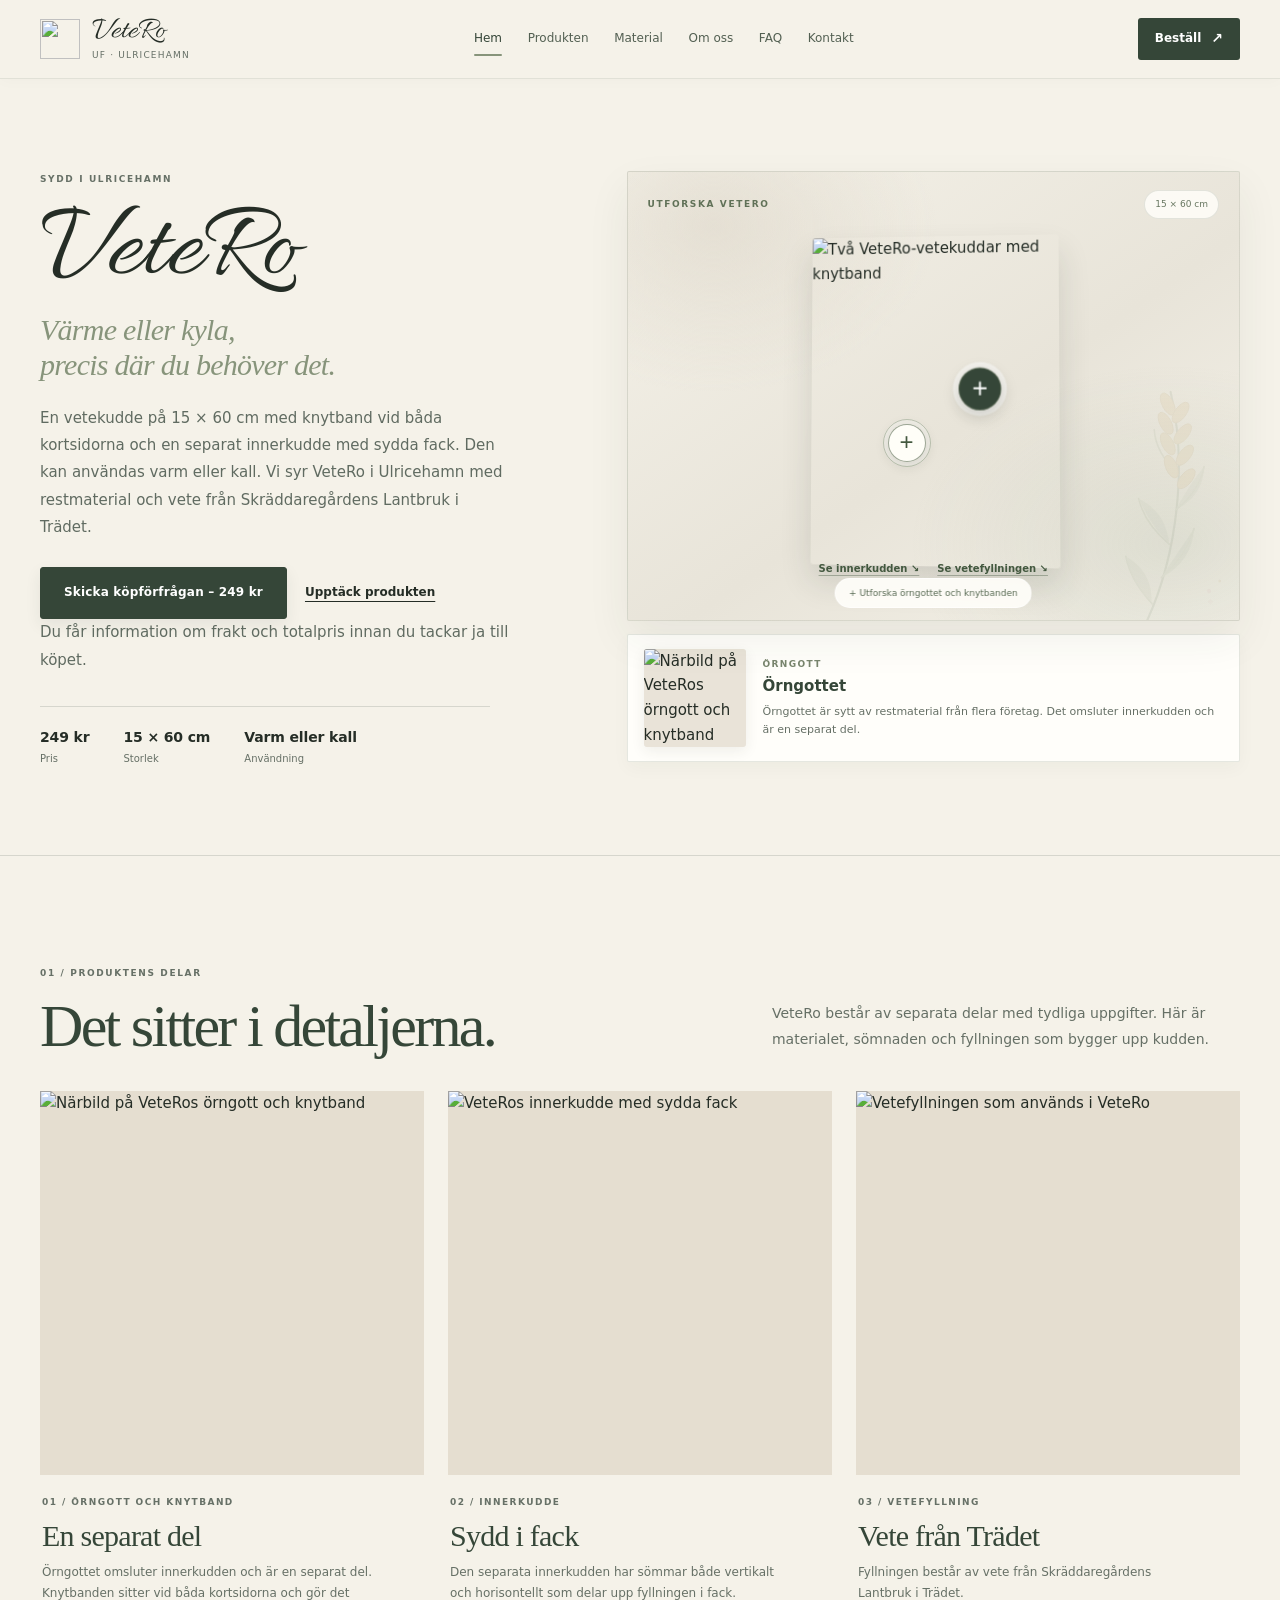
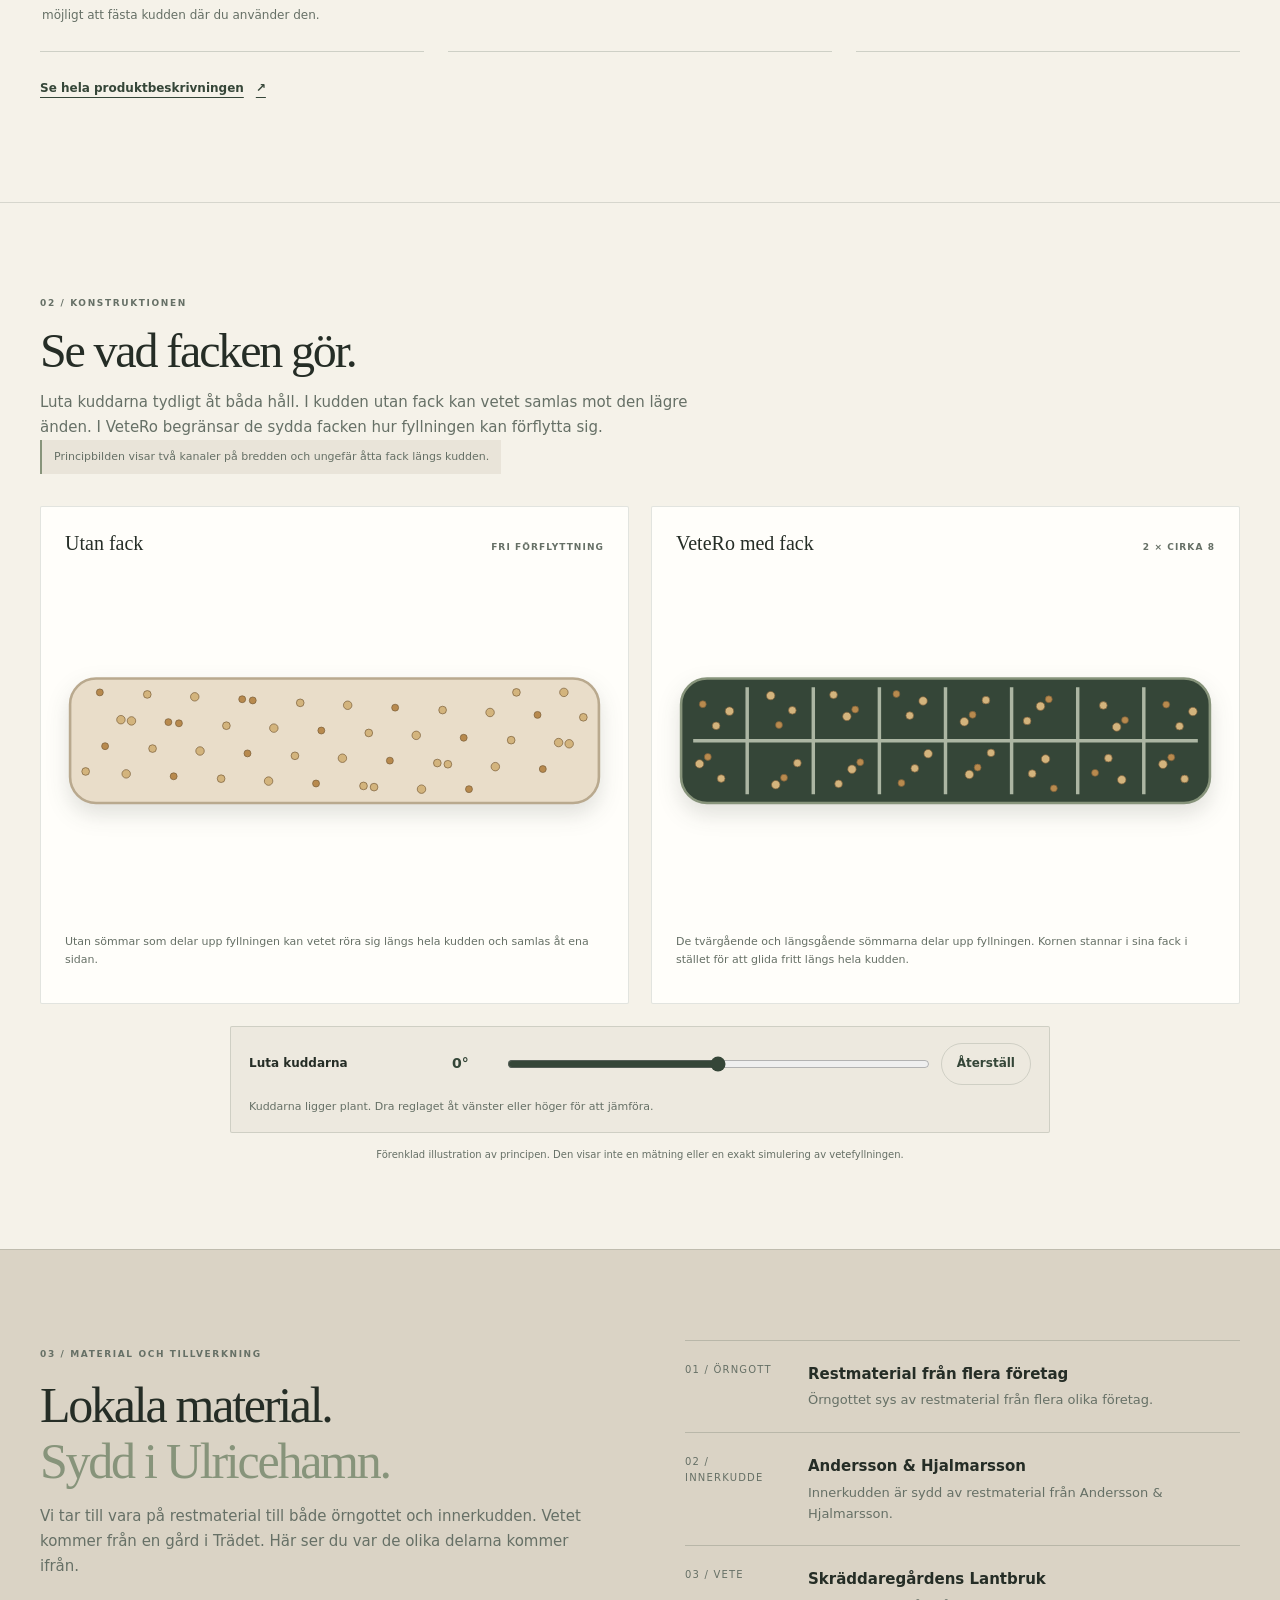
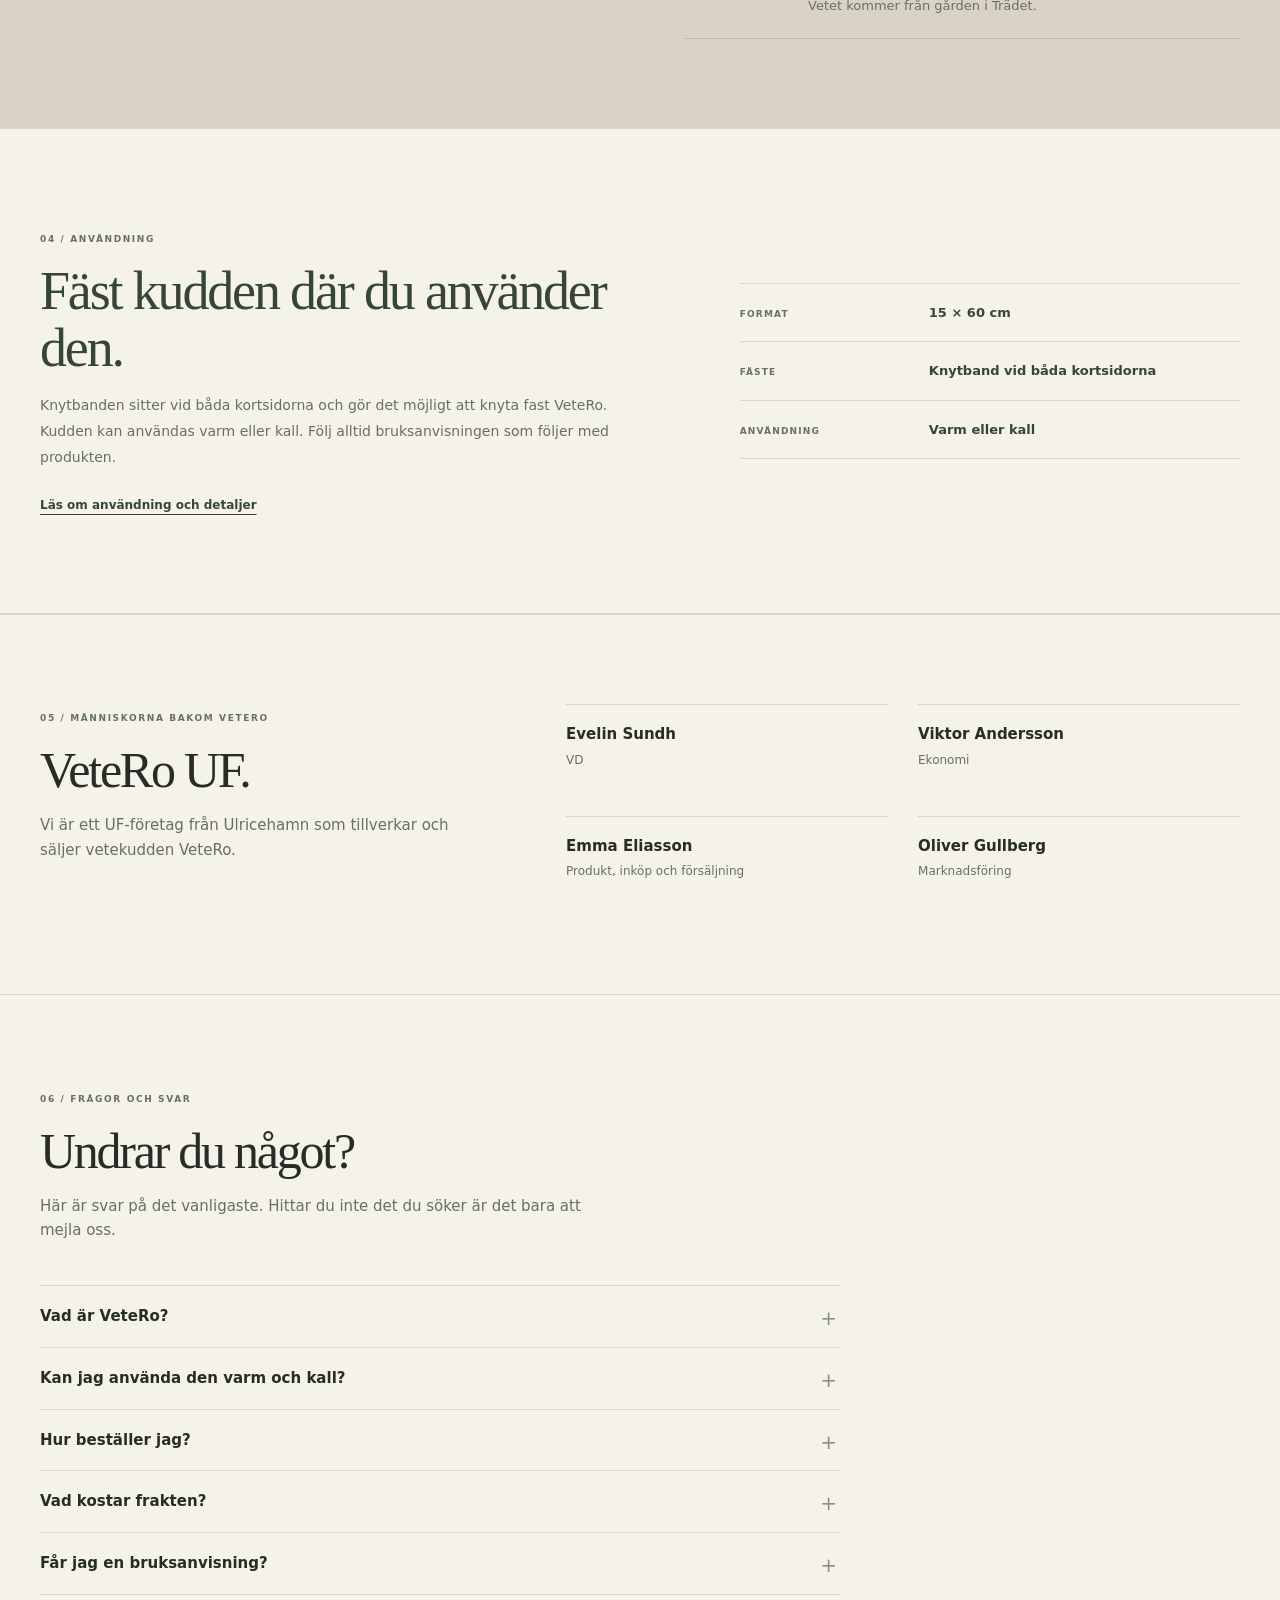
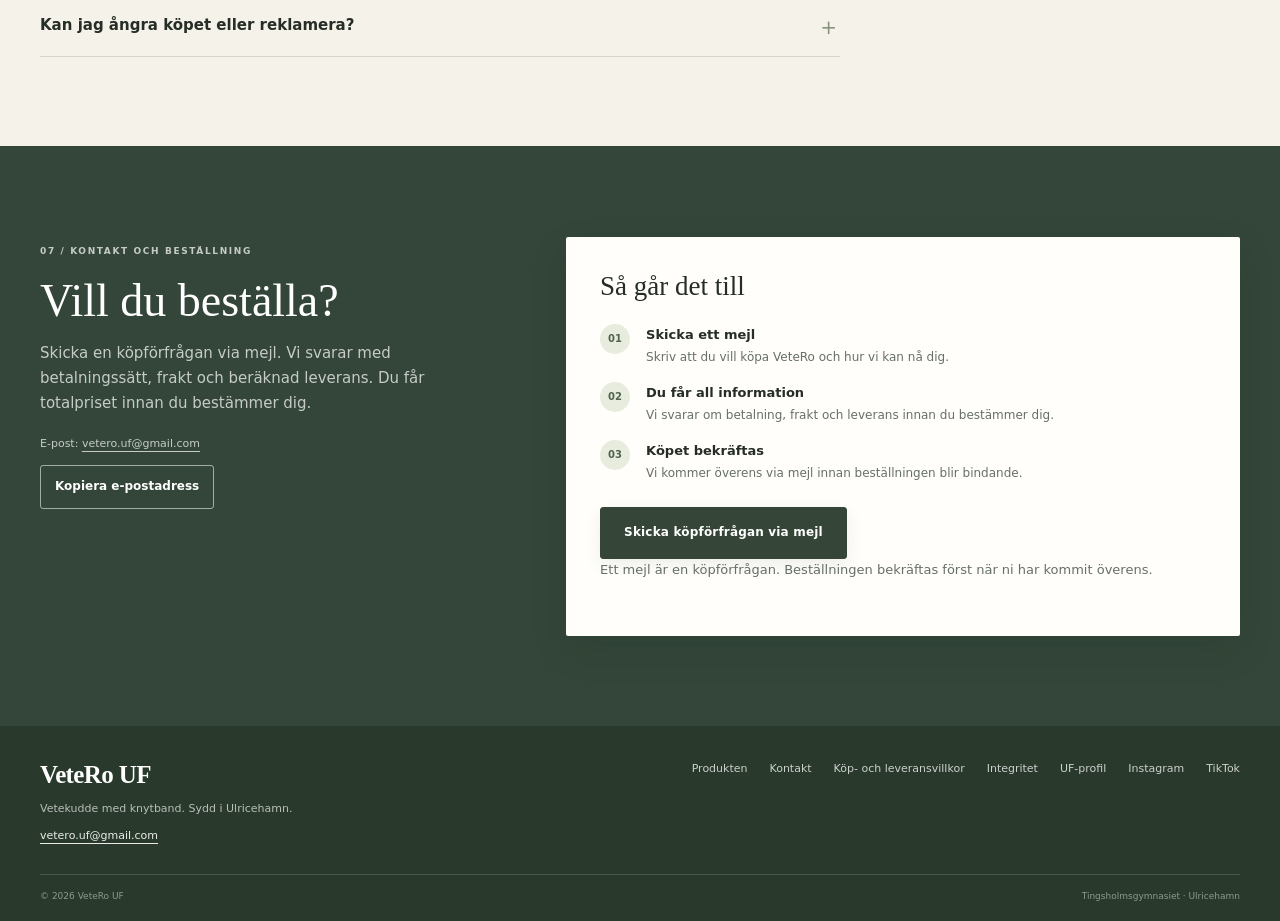
==== index.html @ 55219bc7 "Refresh asset cache keys for the premium update" ====
<!doctype html>
<html lang="sv" class="no-js">
<head>
<meta charset="utf-8"><script src="./js/vetero-effects-config.js"></script><meta name="viewport" content="width=device-width,initial-scale=1">
<title>Vetekudde med knytband i Ulricehamn | VeteRo UF</title>
<meta name="description" content="VeteRo UF syr vetekuddar med knytband i Ulricehamn. 15 × 60 cm, separat innerkudde med sydda fack och användning varm eller kall. 249 kr.">
<meta name="robots" content="index,follow">
<meta name="theme-color" content="#F5F2E9">
<link rel="preload" as="image" href="https://static.wixstatic.com/media/f8d78f_f5e9b9fe74a645b3b34e7b7b2493d271~mv2.jpg" fetchpriority="high">
<link rel="canonical" href="https://veterouf.com/">
<meta property="og:type" content="website"><meta property="og:site_name" content="VeteRo UF"><meta property="og:locale" content="sv_SE"><meta property="og:url" content="https://veterouf.com/"><meta property="og:title" content="Vetekudde med knytband i Ulricehamn | VeteRo UF"><meta property="og:description" content="VeteRo UF syr vetekuddar med knytband i Ulricehamn. 15 × 60 cm, sydda fack och användning varm eller kall. 249 kr."><meta property="og:image" content="https://static.wixstatic.com/media/f8d78f_f5e9b9fe74a645b3b34e7b7b2493d271~mv2.jpg"><meta property="og:image:alt" content="Två VeteRo-vetekuddar med knytband"><meta name="twitter:card" content="summary_large_image"><meta name="twitter:title" content="Vetekudde med knytband i Ulricehamn | VeteRo UF"><meta name="twitter:description" content="VeteRo UF syr vetekuddar med knytband i Ulricehamn. 15 × 60 cm, sydda fack och användning varm eller kall. 249 kr."><meta name="twitter:image" content="https://static.wixstatic.com/media/f8d78f_f5e9b9fe74a645b3b34e7b7b2493d271~mv2.jpg">
<link rel="preconnect" href="https://static.wixstatic.com" crossorigin><link rel="preconnect" href="https://fonts.googleapis.com"><link rel="preconnect" href="https://fonts.gstatic.com" crossorigin><link href="https://fonts.googleapis.com/css2?family=Allura&display=swap" rel="stylesheet">
<link rel="icon" href="./favicon.svg" type="image/svg+xml">
<link rel="stylesheet" href="./site.css"><link rel="stylesheet" href="./site-refresh.css?v=20261128-premium-pass-1">
</head>
<body>
<div class="page-progress" data-page-progress aria-hidden="true"></div>
<a class="skip-link" href="#main-content">Hoppa till innehållet</a>
<header class="site-header" id="site-header">
  <div class="wrap header-row">
    <a class="brand" href="./index.html" aria-label="VeteRo UF, startsidan">
      <img src="https://static.wixstatic.com/media/f8d78f_a87e5917834d45ba95a5126012712a28~mv2.png" alt="" width="38" height="38">
      <span>VeteRo<small>UF · Ulricehamn</small></span>
    </a>
    <nav class="nav" id="main-nav" aria-label="Huvudmeny">
      <a href="./index.html#hem" aria-current="page">Hem</a>
      <a href="./product.html">Produkten</a>
      <a href="./index.html#material">Material</a>
      <a href="./index.html#om-oss">Om oss</a>
      <a href="./index.html#faq">FAQ</a>
      <a href="./index.html#kontakt">Kontakt</a>
    </nav>
    <div class="header-actions">
      <a class="header-cta" href="./product.html#bestall">Beställ <span aria-hidden="true">↗</span></a>
      <button class="menu-button" id="menu-toggle" type="button" aria-label="Öppna meny" aria-controls="main-nav" aria-expanded="false"><span aria-hidden="true">☰</span></button>
    </div>
  </div>
</header>
<main id="main-content">
<section class="hero" id="hem"><div class="wrap hero-grid">
<div class="hero-copy reveal"><span class="eyebrow">Sydd i Ulricehamn</span><h1 class="hero-logo-title"><span>VeteRo</span><em>Värme eller kyla,<br> precis där du behöver det.</em></h1><p>En vetekudde på 15 × 60 cm med knytband vid båda kortsidorna och en separat innerkudde med sydda fack. Den kan användas varm eller kall. Vi syr VeteRo i Ulricehamn med restmaterial och vete från Skräddaregårdens Lantbruk i Trädet.</p><div class="hero-actions"><a class="button" data-order-link href="mailto:vetero.uf@gmail.com">Skicka köpförfrågan – 249 kr</a><a class="text-link" href="./product.html">Upptäck produkten</a></div><p class="buy-help">Du får information om frakt och totalpris innan du tackar ja till köpet.</p><div class="hero-meta"><div><strong data-config="price">249 kr</strong><span>Pris</span></div><div><strong>15 × 60 cm</strong><span>Storlek</span></div><div><strong>Varm eller kall</strong><span>Användning</span></div></div></div>
<div class="hero-visual reveal" id="utforska-kudden">
  <div class="pillow-experience" data-pillow-experience>
    <div class="pillow-photo-scene">
      <div class="pillow-scene-heading">
        <span class="eyebrow">Utforska VeteRo</span>
        <span class="pillow-scene-size">15 × 60 cm</span>
      </div>

      <div class="pillow-photo-wrap">
        <div class="pillow-product-frame" data-photo-tilt role="group" aria-label="Välj vilken del av VeteRo du vill läsa om">
          <img
            class="pillow-original-photo"
            data-home-image
            src="https://static.wixstatic.com/media/f8d78f_f5e9b9fe74a645b3b34e7b7b2493d271~mv2.jpg"
            alt="Två VeteRo-vetekuddar med knytband"
            width="720"
            height="1280"
            fetchpriority="high"
            decoding="async">
          <button class="pillow-hotspot is-active" type="button" data-pillow-hotspot="cover" aria-label="Visa information om örngottet" aria-controls="pillow-hotspot-info" aria-pressed="true" style="--hotspot-x:69%;--hotspot-y:47%"><span aria-hidden="true">+</span></button>
          <button class="pillow-hotspot" type="button" data-pillow-hotspot="ties" aria-label="Visa information om knytbanden" aria-controls="pillow-hotspot-info" aria-pressed="false" style="--hotspot-x:39%;--hotspot-y:63%"><span aria-hidden="true">+</span></button>
        </div>
      </div>
      <p class="pillow-scene-hint"><span aria-hidden="true">+</span> Utforska örngottet och knytbanden</p>
      <div class="pillow-component-links"><a href="#story-inner">Se innerkudden <span aria-hidden="true">↘</span></a><a href="#story-wheat">Se vetefyllningen <span aria-hidden="true">↘</span></a></div>
    </div>

    <div class="pillow-hotspot-info" id="pillow-hotspot-info" data-pillow-hotspot-info aria-live="polite" aria-atomic="true">
      <img class="pillow-info-photo" data-pillow-info-image src="https://static.wixstatic.com/media/f8d78f_8af83a8e672642759ae0e599c805d858~mv2.jpg" alt="Närbild på VeteRos örngott och knytband" width="700" height="710" loading="lazy" decoding="async">
      <div class="pillow-info-copy">
        <span class="pillow-info-eyebrow">Örngott</span>
        <h3 data-pillow-info-title>Örngottet</h3>
        <p data-pillow-info-copy>Örngottet är sytt av restmaterial från flera företag. Det omsluter innerkudden och är en separat del.</p>
      </div>
    </div>
  </div>
</div></section>


<section class="product-story-section" aria-labelledby="product-story-title">
  <div class="wrap">
    <div class="product-story-heading reveal">
      <div>
        <span class="eyebrow">01 / Produktens delar</span>
        <h2 id="product-story-title">Det sitter i detaljerna.</h2>
      </div>
      <p>VeteRo består av separata delar med tydliga uppgifter. Här är materialet, sömnaden och fyllningen som bygger upp kudden.</p>
    </div>
    <div class="product-story-grid">
      <article class="product-story-card reveal" id="story-cover">
        <figure class="product-story-media">
          <img src="https://static.wixstatic.com/media/f8d78f_8af83a8e672642759ae0e599c805d858~mv2.jpg" alt="Närbild på VeteRos örngott och knytband" width="700" height="710" loading="lazy" decoding="async">
        </figure>
        <div class="product-story-copy">
          <span class="product-story-label">01 / Örngott och knytband</span>
          <h3>En separat del</h3>
          <p>Örngottet omsluter innerkudden och är en separat del. Knytbanden sitter vid båda kortsidorna och gör det möjligt att fästa kudden där du använder den.</p>
        </div>
      </article>
      <article class="product-story-card reveal" id="story-inner">
        <figure class="product-story-media">
          <img src="https://static.wixstatic.com/media/f8d78f_01e40ff17a474e94b4c10228e103fcfb~mv2.jpg" alt="VeteRos innerkudde med sydda fack" loading="lazy" decoding="async">
        </figure>
        <div class="product-story-copy">
          <span class="product-story-label">02 / Innerkudde</span>
          <h3>Sydd i fack</h3>
          <p>Den separata innerkudden har sömmar både vertikalt och horisontellt som delar upp fyllningen i fack.</p>
        </div>
      </article>
      <article class="product-story-card reveal" id="story-wheat">
        <figure class="product-story-media">
          <img src="https://static.wixstatic.com/media/f8d78f_f0cae0d11c2f48ba915a29956e260f4b~mv2.png" alt="Vetefyllningen som används i VeteRo" loading="lazy" decoding="async">
        </figure>
        <div class="product-story-copy">
          <span class="product-story-label">03 / Vetefyllning</span>
          <h3>Vete från Trädet</h3>
          <p>Fyllningen består av vete från Skräddaregårdens Lantbruk i Trädet.</p>
        </div>
      </article>
    </div>
    <a class="product-story-cta text-link" href="./product.html#produktinfo">Se hela produktbeskrivningen <span aria-hidden="true">↗</span></a>
  </div>
</section>

<section class="grain-section" id="kornen" aria-labelledby="grain-title">
  <div class="wrap">
    <div class="grain-heading">
      <span class="eyebrow">02 / Konstruktionen</span>
      <h2 id="grain-title">Se vad facken gör.</h2>
      <p>Luta kuddarna tydligt åt båda håll. I kudden utan fack kan vetet samlas mot den lägre änden. I VeteRo begränsar de sydda facken hur fyllningen kan förflytta sig.</p>
      <p class="grain-construction-note">Principbilden visar två kanaler på bredden och ungefär åtta fack längs kudden.</p>
    </div>
    <div class="grain-demo" data-grain-demo>
      <div class="grain-cards">
        <article class="grain-card">
          <div class="grain-card-heading"><h3>Utan fack</h3><span>Fri förflyttning</span></div>
          <div class="grain-visual-frame">
            <svg class="grain-svg" data-grain-svg="plain" viewBox="0 0 640 180" role="img" aria-label="Förenklad illustration av vetekorn som kan samlas i ena änden av en kudde utan fack">
              <rect x="14" y="18" width="612" height="144" rx="30" fill="#e9ddc9" stroke="#b9a98e" stroke-width="3"/>
              <g data-grains="plain">
                <circle cx="80" cy="55" r="4" fill="#b88a4e"/><circle cx="155" cy="120" r="4" fill="#d3b47d"/><circle cx="240" cy="65" r="4" fill="#b88a4e"/><circle cx="335" cy="118" r="4" fill="#d3b47d"/><circle cx="440" cy="58" r="4" fill="#b88a4e"/><circle cx="545" cy="125" r="4" fill="#d3b47d"/>
              </g>
            </svg>
          </div>
          <p>Utan sömmar som delar upp fyllningen kan vetet röra sig längs hela kudden och samlas åt ena sidan.</p>
        </article>
        <article class="grain-card grain-card-divided">
          <div class="grain-card-heading"><h3>VeteRo med fack</h3><span>2 × cirka 8</span></div>
          <div class="grain-visual-frame">
            <svg class="grain-svg" data-grain-svg="divided" viewBox="0 0 640 180" role="img" aria-label="Schematisk kudde med två kanaler på bredden och åtta fack längs kudden">
              <rect x="14" y="18" width="612" height="144" rx="30" fill="#354638" stroke="#87947B" stroke-width="3"/>
              <path d="M28 90 H612 M90.5 28 V152 M167 28 V152 M243.5 28 V152 M320 28 V152 M396.5 28 V152 M473 28 V152 M549.5 28 V152" stroke="#b7c1ad" stroke-width="4" opacity=".92" fill="none"/>
              <g data-grains="divided">
                <circle cx="48" cy="53" r="4" fill="#d3b47d"/><circle cx="48" cy="125" r="4" fill="#b88a4e"/><circle cx="125" cy="53" r="4" fill="#d3b47d"/><circle cx="125" cy="125" r="4" fill="#b88a4e"/>
              </g>
            </svg>
          </div>
          <p>De tvärgående och längsgående sömmarna delar upp fyllningen. Kornen stannar i sina fack i stället för att glida fritt längs hela kudden.</p>
        </article>
      </div>
      <div class="grain-controls">
        <label class="grain-slider-label" for="grain-tilt">Luta kuddarna <output data-grain-angle for="grain-tilt">0°</output></label>
        <input id="grain-tilt" type="range" min="-100" max="100" step="1" value="0" data-grain-tilt aria-label="Luta båda kuddarna från vänster till höger">
        <button class="pillow-control-button pillow-control-secondary" type="button" data-grain-reset>Återställ</button>
        <p data-grain-status aria-live="polite">Kuddarna ligger plant. Dra reglaget åt vänster eller höger för att jämföra.</p>
      </div>
      <p class="grain-disclaimer">Förenklad illustration av principen. Den visar inte en mätning eller en exakt simulering av vetefyllningen.</p>
    </div>
  </div>
</section>

<section class="section material-section" id="material"><div class="wrap material-grid">
<div class="section-heading reveal"><span class="eyebrow">03 / Material och tillverkning</span><h2>Lokala material.<br><em>Sydd i Ulricehamn.</em></h2><p>Vi tar till vara på restmaterial till både örngottet och innerkudden. Vetet kommer från en gård i Trädet. Här ser du var de olika delarna kommer ifrån.</p></div>
<div class="material-points reveal"><article class="material-point"><span>01 / Örngott</span><div><strong>Restmaterial från flera företag</strong><p>Örngottet sys av restmaterial från flera olika företag.</p></div></article><article class="material-point"><span>02 / Innerkudde</span><div><strong>Andersson &amp; Hjalmarsson</strong><p>Innerkudden är sydd av restmaterial från Andersson &amp; Hjalmarsson.</p></div></article><article class="material-point"><span>03 / Vete</span><div><strong>Skräddaregårdens Lantbruk</strong><p>Vetet kommer från gården i Trädet.</p></div></article></div>
</div></section>

<section class="use-section" aria-labelledby="use-title">
  <div class="wrap use-layout">
    <div class="use-copy reveal">
      <span class="eyebrow">04 / Användning</span>
      <h2 id="use-title">Fäst kudden där du använder den.</h2>
      <p>Knytbanden sitter vid båda kortsidorna och gör det möjligt att knyta fast VeteRo. Kudden kan användas varm eller kall. Följ alltid bruksanvisningen som följer med produkten.</p>
      <a class="text-link" href="./product.html#produktinfo">Läs om användning och detaljer</a>
    </div>
    <div class="use-facts reveal" aria-label="Produktens egenskaper">
      <div><span>Format</span><strong>15 × 60 cm</strong></div>
      <div><span>Fäste</span><strong>Knytband vid båda kortsidorna</strong></div>
      <div><span>Användning</span><strong>Varm eller kall</strong></div>
    </div>
  </div>
</section>
<section class="section" id="om-oss"><div class="wrap about-grid">
<div class="section-heading reveal"><span class="eyebrow">05 / Människorna bakom VeteRo</span><h2>VeteRo UF.</h2><p>Vi är ett UF-företag från Ulricehamn som tillverkar och säljer vetekudden VeteRo.</p></div>
<div class="team-list reveal"><div class="team-person"><strong>Evelin Sundh</strong><span>VD</span></div><div class="team-person"><strong>Viktor Andersson</strong><span>Ekonomi</span></div><div class="team-person"><strong>Emma Eliasson</strong><span>Produkt, inköp och försäljning</span></div><div class="team-person"><strong>Oliver Gullberg</strong><span>Marknadsföring</span></div></div>
</div></section>
<section class="section" id="faq"><div class="wrap">
<div class="section-heading reveal"><span class="eyebrow">06 / Frågor och svar</span><h2>Undrar du något?</h2><p>Här är svar på det vanligaste. Hittar du inte det du söker är det bara att mejla oss.</p></div>
<div class="faq-list reveal">
<details class="faq-item"><summary>Vad är VeteRo?</summary><p>VeteRo är en vetekudde som är 15 × 60 cm. Den har knytband vid båda kortsidorna och en innerkudde med separata kanaler.</p></details>
<details class="faq-item"><summary>Kan jag använda den varm och kall?</summary><p>Ja. VeteRo är gjord för både varm och kall användning. Följ bruksanvisningen som följer med kudden när du förbereder den.</p></details>
<details class="faq-item"><summary>Hur beställer jag?</summary><p>Skicka en köpförfrågan till <a href="mailto:vetero.uf@gmail.com">vetero.uf@gmail.com</a>. Vi svarar med information om betalning och leverans. Köpet är inte klart förrän ni har kommit överens via mejl.</p></details>
<details class="faq-item"><summary>Vad kostar frakten?</summary><p>Fraktkostnaden och leveranssättet meddelas innan du tackar ja till köpet. Vi vill att du ska veta totalpriset innan beställningen bekräftas.</p></details>
<details class="faq-item"><summary>Får jag en bruksanvisning?</summary><p>Ja. En bruksanvisning med instruktioner för användning och uppvärmning följer med vid köp.</p></details>
<details class="faq-item"><summary>Kan jag ångra köpet eller reklamera?</summary><p>Vid distansköp gäller som huvudregel 14 dagars ångerrätt. Du har också tre års reklamationsrätt för ursprungliga fel. Läs mer på <a href="./villkor.html">sidan med köp- och leveransvillkor</a>.</p></details>
</div></div></section>
<section class="section contact-section" id="kontakt"><div class="wrap contact-grid">
<div class="reveal"><span class="eyebrow">07 / Kontakt och beställning</span><h2>Vill du beställa?</h2><p>Skicka en köpförfrågan via mejl. Vi svarar med betalningssätt, frakt och beräknad leverans. Du får totalpriset innan du bestämmer dig.</p><p class="contact-note">E-post: <a href="mailto:vetero.uf@gmail.com">vetero.uf@gmail.com</a></p><button class="copy-email-button" type="button" data-copy-email>Kopiera e-postadress</button><span class="copy-email-status" data-copy-status aria-live="polite"></span></div>
<div class="contact-card reveal"><h3>Så går det till</h3><ol class="order-steps"><li><span>01</span><div><strong>Skicka ett mejl</strong><p>Skriv att du vill köpa VeteRo och hur vi kan nå dig.</p></div></li><li><span>02</span><div><strong>Du får all information</strong><p>Vi svarar om betalning, frakt och leverans innan du bestämmer dig.</p></div></li><li><span>03</span><div><strong>Köpet bekräftas</strong><p>Vi kommer överens via mejl innan beställningen blir bindande.</p></div></li></ol><a class="button" data-order-link href="mailto:vetero.uf@gmail.com">Skicka köpförfrågan via mejl</a><p class="form-status">Ett mejl är en köpförfrågan. Beställningen bekräftas först när ni har kommit överens.</p></div>
</div></section>
</main>
<footer class="site-footer">
  <div class="wrap">
    <div class="footer-main">
      <div class="footer-brand-block">
        <a class="footer-brand" href="./index.html"><strong>VeteRo UF</strong></a>
        <p>Vetekudde med knytband. Sydd i Ulricehamn.</p>
        <a class="footer-email" href="mailto:vetero.uf@gmail.com">vetero.uf@gmail.com</a>
      </div>
      <nav class="footer-links" aria-label="Sidfot">
        <a href="./product.html">Produkten</a>
        <a href="./index.html#kontakt">Kontakt</a>
        <a href="./villkor.html">Köp- och leveransvillkor</a>
        <a href="./integritet.html">Integritet</a>
        <a href="https://ungforetagsamhet.se/company/vetero-uf" target="_blank" rel="noopener noreferrer">UF-profil</a>
        <a href="https://www.instagram.com/vetero_uf/" target="_blank" rel="noopener noreferrer">Instagram</a>
        <a href="https://www.tiktok.com/@vetero.uf" target="_blank" rel="noopener noreferrer">TikTok</a>
      </nav>
    </div>
    <div class="footer-bottom">
      <span>© <span data-current-year>2026</span> VeteRo UF</span>
      <span>Tingsholmsgymnasiet · Ulricehamn</span>
    </div>
  </div>
</footer>

<script defer src="./js/site-config.js?v=20261128-premium-pass-1"></script>
<script type="module" src="./js/vetero-effects.js?v=20261128-premium-pass-1"></script>
<script type="module" src="./js/vetero-pillow-hotspots.js?v=20261128-premium-pass-1"></script>
<script type="module" src="./js/vetero-storefront.js?v=20261128-premium-pass-1"></script>

<script type="application/ld+json">
{
  "@context": "https://schema.org",
  "@graph": [
    {
      "@type": "Organization",
      "@id": "https://veterouf.com/#organization",
      "name": "VeteRo UF",
      "alternateName": "VeteRo",
      "url": "https://veterouf.com/",
      "description": "VeteRo UF är ett UF-företag från Ulricehamn som tillverkar vetekuddar med knytband.",
      "logo": "https://static.wixstatic.com/media/f8d78f_a87e5917834d45ba95a5126012712a28~mv2.png",
      "email": "vetero.uf@gmail.com",
      "sameAs": [
        "https://ungforetagsamhet.se/company/vetero-uf",
        "https://www.instagram.com/vetero_uf/",
        "https://www.tiktok.com/@vetero.uf"
      ],
      "contactPoint": {
        "@type": "ContactPoint",
        "contactType": "kundservice",
        "email": "vetero.uf@gmail.com",
        "availableLanguage": "sv-SE"
      }
    },
    {
      "@type": "WebSite",
      "@id": "https://veterouf.com/#website",
      "url": "https://veterouf.com/",
      "name": "VeteRo UF",
      "inLanguage": "sv-SE",
      "publisher": {
        "@id": "https://veterouf.com/#organization"
      }
    }
  ]
}
</script>
</body></html>
---- site.css ----
:root{--paper:#F7F5F0;--beige:#EAE5DA;--sand:#D6CBBB;--sage:#87927A;--green:#344337;--ink:#292C27;--muted:#696D64;--line:#DED9CE;--white:#fff;--serif:Georgia,"Times New Roman",serif;--sans:system-ui,-apple-system,BlinkMacSystemFont,"Segoe UI",sans-serif;--wrap:1160px}
*{box-sizing:border-box}html{scroll-behavior:smooth;scroll-padding-top:92px}body{margin:0;background:var(--paper);color:var(--ink);font:16px/1.6 var(--sans);-webkit-font-smoothing:antialiased}img{display:block;max-width:100%}a{color:inherit;text-decoration:none}button,input,textarea{font:inherit}button{color:inherit}.wrap{width:min(calc(100% - 48px),var(--wrap));margin-inline:auto}.site-header{position:sticky;top:0;z-index:40;background:rgba(247,245,240,.94);backdrop-filter:blur(14px);border-bottom:1px solid rgba(52,67,55,.08);transition:box-shadow .2s ease}.site-header.is-scrolled{box-shadow:0 8px 24px rgba(41,44,39,.06)}.header-row{height:76px;display:flex;align-items:center;justify-content:space-between;gap:24px}.brand{display:flex;align-items:center;gap:11px;font-weight:700;letter-spacing:-.03em}.brand img{width:38px;height:38px;object-fit:contain}.brand small{display:block;font-size:10px;letter-spacing:.12em;text-transform:uppercase;color:var(--muted);font-weight:500}.nav{display:flex;align-items:center;gap:30px;font-size:13px;color:#4c5149}.nav a:hover,.footer-links a:hover{color:var(--green);text-decoration:underline;text-underline-offset:4px}.header-actions{display:flex;align-items:center;gap:12px}.cart-button,.menu-button{border:1px solid var(--line);background:transparent;border-radius:999px;min-height:42px;padding:0 15px;cursor:pointer;font-size:13px}.cart-button:hover,.menu-button:hover{background:var(--beige)}.cart-count{display:inline-grid;place-items:center;min-width:19px;height:19px;margin-left:6px;border-radius:50%;background:var(--green);color:#fff;font-size:11px}.menu-button{display:none}.button{display:inline-flex;align-items:center;justify-content:center;gap:16px;min-height:52px;padding:0 22px;border:1px solid var(--green);border-radius:2px;background:var(--green);color:#fff;font-weight:600;font-size:13px;letter-spacing:.01em;cursor:pointer;transition:background .18s ease,border-color .18s ease,transform .18s ease}.button:hover{background:#26352a;border-color:#26352a;transform:translateY(-1px)}.button:active{transform:translateY(0)}.button:focus-visible,.text-link:focus-visible,.cart-button:focus-visible,.menu-button:focus-visible,a:focus-visible,summary:focus-visible{outline:3px solid var(--sage);outline-offset:3px}.button:disabled{opacity:.5;cursor:not-allowed;transform:none}.button-light{background:transparent;color:var(--green)}.button-light:hover{background:var(--beige);color:var(--green);border-color:var(--green)}.text-link{font-size:13px;font-weight:600;text-decoration:underline;text-underline-offset:5px}.eyebrow{font-size:10px;letter-spacing:.16em;text-transform:uppercase;color:var(--muted);font-weight:700}.serif{font-family:var(--serif);font-weight:500;letter-spacing:-.035em}.hero{padding:78px 0 82px}.hero-grid{display:grid;grid-template-columns:.9fr 1.1fr;align-items:center;gap:70px}.hero h1{font:500 clamp(48px,6vw,76px)/1.02 var(--serif);letter-spacing:-.055em;margin:18px 0 20px;max-width:540px}.hero h1 em,.section-heading h2 em{font-style:normal;color:var(--sage)}.hero-copy>p:not(.eyebrow){max-width:440px;color:var(--muted);font-size:16px;margin:0 0 26px}.hero-actions{display:flex;align-items:center;gap:24px;flex-wrap:wrap}.hero-meta{display:flex;gap:30px;margin-top:36px;padding-top:20px;border-top:1px solid var(--line);max-width:410px}.hero-meta strong{display:block;font-size:15px}.hero-meta span{display:block;color:var(--muted);font-size:11px}.hero-image{background:var(--beige);min-height:480px;display:grid;place-items:center;overflow:hidden}.hero-image img{width:100%;height:480px;object-fit:cover;object-position:center 46%;transition:transform .6s ease}.hero-image:hover img{transform:scale(1.025)}.hero-image .image-fallback{padding:30px;color:var(--muted)}.section{padding:90px 0;border-top:1px solid var(--line)}.section-heading{max-width:620px;margin-bottom:42px}.section-heading h2{font:500 clamp(34px,4.5vw,52px)/1.12 var(--serif);letter-spacing:-.045em;margin:13px 0 15px}.section-heading p{color:var(--muted);margin:0;max-width:560px}.product-strip{display:grid;grid-template-columns:1fr 1fr;gap:70px;align-items:center}.product-strip-image{background:var(--beige);height:430px;overflow:hidden}.product-strip-image img{width:100%;height:100%;object-fit:cover}.product-copy h2{font:500 42px/1.1 var(--serif);letter-spacing:-.04em;margin:12px 0}.product-price{font-size:20px;font-weight:600;margin:18px 0 4px}.product-spec{font-size:13px;color:var(--muted);margin:0 0 20px}.stock{font-size:12px;color:var(--green);display:flex;align-items:center;gap:8px;margin:0 0 22px}.stock:before{content:"";width:7px;height:7px;border-radius:50%;background:var(--sage)}.stock.out{color:#8b493e}.stock.out:before{background:#b46b5f}.feature-list{display:grid;grid-template-columns:repeat(4,1fr);gap:26px;margin-top:48px;border-top:1px solid var(--line);padding-top:26px}.feature-list article{border:0;padding:0}.feature-list strong{display:block;font-size:14px;margin-bottom:6px}.feature-list p{margin:0;color:var(--muted);font-size:12px;line-height:1.6}.material-section{background:var(--beige)}.material-grid{display:grid;grid-template-columns:1fr 1fr;gap:90px}.material-points{display:grid;gap:0}.material-point{display:grid;grid-template-columns:105px 1fr;gap:18px;padding:19px 0;border-top:1px solid rgba(52,67,55,.18)}.material-point:last-child{border-bottom:1px solid rgba(52,67,55,.18)}.material-point span{font-size:10px;letter-spacing:.12em;text-transform:uppercase;color:var(--muted)}.material-point strong{font-size:15px;font-weight:600}.material-point p{margin:3px 0 0;color:var(--muted);font-size:13px}.about-grid{display:grid;grid-template-columns:.8fr 1.2fr;gap:90px}.team-list{display:grid;grid-template-columns:1fr 1fr;gap:22px 34px}.team-person{border-top:1px solid var(--line);padding-top:14px}.team-person strong{display:block;font-size:15px}.team-person span{font-size:12px;color:var(--muted)}.faq-list{max-width:800px;border-top:1px solid var(--line)}.faq-item{border-bottom:1px solid var(--line)}.faq-item summary{list-style:none;cursor:pointer;padding:19px 34px 19px 0;font-size:15px;font-weight:600;position:relative}.faq-item summary::-webkit-details-marker{display:none}.faq-item summary:after{content:"+";position:absolute;right:3px;top:16px;font-size:20px;font-weight:400;color:var(--sage)}.faq-item[open] summary:after{content:"−"}.faq-item p{margin:0;padding:0 34px 20px 0;color:var(--muted);font-size:13px;max-width:690px}.contact-section{background:var(--green);color:#fff}.contact-section .eyebrow,.contact-section p{color:rgba(255,255,255,.72)}.contact-grid{display:grid;grid-template-columns:.8fr 1.2fr;gap:80px;align-items:start}.contact-grid h2{font:500 44px/1.1 var(--serif);margin:14px 0}.contact-card{background:var(--paper);color:var(--ink);padding:30px}.contact-card h3{font:500 26px var(--serif);margin:0 0 8px}.contact-card>p{color:var(--muted);font-size:13px;margin:0 0 22px}.form-field{margin:0 0 16px}.form-field label{display:block;font-size:12px;font-weight:600;margin-bottom:7px}.form-control{width:100%;border:1px solid var(--line);background:#fff;border-radius:2px;min-height:46px;padding:11px 13px;color:var(--ink);font-size:14px;outline:none}.form-control:focus{border-color:var(--sage);box-shadow:0 0 0 3px rgba(135,146,122,.16)}textarea.form-control{min-height:135px;resize:vertical}.form-error{font-size:12px;color:#9d3e34;margin:6px 0 0}.form-status{font-size:12px;color:var(--muted)}.form-success{padding:20px;background:var(--beige);font-size:14px}.form-success strong{display:block;margin-bottom:5px}.form-submit{width:100%;margin-top:5px}.contact-note{font-size:11px;color:rgba(255,255,255,.7);margin-top:20px}.contact-note a{text-decoration:underline}.site-footer{padding:28px 0;background:#26352a;color:#fff}.footer-row{display:flex;align-items:center;justify-content:space-between;gap:24px}.footer-brand{font-weight:600}.footer-brand small{display:block;font-size:10px;color:rgba(255,255,255,.6);font-weight:400}.footer-links{display:flex;gap:22px;flex-wrap:wrap;font-size:11px;color:rgba(255,255,255,.75)}.footer-note{font-size:10px;color:rgba(255,255,255,.55)}.reveal{opacity:0;transform:translateY(12px);transition:opacity .55s ease,transform .55s ease}.reveal.is-visible{opacity:1;transform:none}.product-page{padding:38px 0 90px}.breadcrumbs{font-size:11px;color:var(--muted);margin-bottom:25px}.product-layout{display:grid;grid-template-columns:1.1fr .9fr;gap:70px;align-items:start}.gallery-main{background:var(--beige);height:min(68vw,680px);min-height:440px;display:grid;place-items:center;overflow:hidden;cursor:zoom-in}.gallery-main img{width:100%;height:100%;object-fit:contain}.gallery-thumbs{display:flex;gap:10px;margin-top:12px;overflow-x:auto}.gallery-thumb{width:78px;height:78px;flex:0 0 auto;border:1px solid transparent;background:var(--beige);padding:0;cursor:pointer}.gallery-thumb[aria-pressed=true]{border-color:var(--green)}.gallery-thumb img{width:100%;height:100%;object-fit:cover}.buy-panel{position:sticky;top:100px;padding:24px 0}.buy-panel h1{font:500 clamp(36px,4vw,50px)/1.08 var(--serif);letter-spacing:-.045em;margin:12px 0}.buy-panel .product-price{margin:16px 0 3px}.buy-panel .product-spec{margin-bottom:20px}.buy-description{color:var(--muted);font-size:13px;margin:25px 0;max-width:450px}.quantity-row{display:flex;align-items:center;justify-content:space-between;margin:24px 0 14px;font-size:12px;font-weight:600}.stepper{display:inline-flex;align-items:center;border:1px solid var(--line);height:42px}.stepper button{border:0;background:transparent;width:40px;height:40px;cursor:pointer;font-size:18px}.stepper output{min-width:28px;text-align:center;font-size:13px}.buy-button{width:100%}.buy-help{font-size:11px;color:var(--muted);margin:10px 0 0}.buy-error{font-size:12px;color:#9d3e34;margin-top:10px}.detail-accordions{border-top:1px solid var(--line);margin-top:30px}.detail-accordions details{border-bottom:1px solid var(--line)}.detail-accordions summary{font-size:13px;font-weight:600;cursor:pointer;padding:16px 26px 16px 0;position:relative;list-style:none}.detail-accordions summary::-webkit-details-marker{display:none}.detail-accordions summary:after{content:"+";position:absolute;right:3px;color:var(--sage)}.detail-accordions details[open] summary:after{content:"−"}.detail-accordions p{font-size:12px;color:var(--muted);margin:0 0 17px}.option-group{border:0;padding:0;margin:18px 0}.option-group legend{font-size:12px;font-weight:600;margin-bottom:9px}.option-choices{display:flex;gap:8px;flex-wrap:wrap}.option-choice{padding:9px 14px;border:1px solid var(--line);background:transparent;font-size:12px;cursor:pointer}.option-choice[aria-pressed=true]{border-color:var(--green);background:var(--beige)}.option-choice:disabled{opacity:.4;cursor:not-allowed}.cart-backdrop{position:fixed;inset:0;background:rgba(22,29,23,.35);z-index:90;opacity:0;visibility:hidden;transition:opacity .2s ease,visibility .2s ease}.cart-backdrop.is-open{opacity:1;visibility:visible}.cart-drawer{position:fixed;z-index:91;right:0;top:0;height:100dvh;width:min(470px,100%);background:var(--paper);transform:translateX(102%);transition:transform .25s ease;display:flex;flex-direction:column;box-shadow:-12px 0 35px rgba(0,0,0,.1)}.cart-drawer.is-open{transform:translateX(0)}.cart-head{display:flex;justify-content:space-between;align-items:center;padding:22px 24px;border-bottom:1px solid var(--line)}.cart-head h2{font:500 25px var(--serif);margin:0}.cart-close{border:1px solid var(--line);background:transparent;border-radius:50%;width:36px;height:36px;cursor:pointer}.cart-content{padding:20px 24px;overflow:auto;flex:1}.cart-empty{padding:38px 0;color:var(--muted);font-size:13px}.cart-line{display:grid;grid-template-columns:84px 1fr;gap:15px;padding:16px 0;border-bottom:1px solid var(--line)}.cart-line img{width:84px;height:100px;object-fit:cover;background:var(--beige)}.cart-line h3{font-size:13px;margin:0 0 4px}.cart-line p{font-size:11px;color:var(--muted);margin:0 0 8px}.cart-line-price{font-size:12px;font-weight:600}.cart-line-controls{display:flex;align-items:center;gap:10px;margin-top:10px}.cart-line-controls button{border:1px solid var(--line);background:transparent;width:27px;height:27px;cursor:pointer}.cart-remove{border:0!important;width:auto!important;text-decoration:underline;font-size:11px;color:var(--muted)}.cart-foot{padding:20px 24px;border-top:1px solid var(--line)}.cart-total{display:flex;justify-content:space-between;font-size:15px;font-weight:700;margin-bottom:6px}.cart-shipping{font-size:11px;color:var(--muted);margin:0 0 15px}.cart-checkout{width:100%}.cart-error{font-size:12px;color:#9d3e34;margin:0 0 12px}.cart-note{margin:15px 0}.cart-note label{font-size:11px;font-weight:600;display:block;margin-bottom:6px}.cart-note textarea{min-height:64px}.lightbox{position:fixed;inset:0;background:rgba(20,24,20,.92);z-index:100;display:none;place-items:center;padding:30px}.lightbox.is-open{display:grid}.lightbox img{max-width:min(100%,1100px);max-height:90dvh;object-fit:contain}.lightbox button{position:absolute;top:20px;right:20px;background:transparent;border:1px solid rgba(255,255,255,.5);color:#fff;width:42px;height:42px;border-radius:50%;font-size:22px;cursor:pointer}.sr-only{position:absolute;width:1px;height:1px;padding:0;margin:-1px;overflow:hidden;clip:rect(0,0,0,0);white-space:nowrap;border:0}
@media(max-width:850px){.wrap{width:min(calc(100% - 36px),var(--wrap))}.nav{gap:18px}.hero-grid,.product-strip,.material-grid,.about-grid,.contact-grid{grid-template-columns:1fr;gap:34px}.hero{padding:52px 0 62px}.hero-image,.hero-image img{height:420px;min-height:0}.section{padding:68px 0}.product-strip-image{height:370px}.feature-list{grid-template-columns:1fr 1fr}.material-grid,.about-grid,.contact-grid{gap:36px}.product-layout{grid-template-columns:1fr;gap:25px}.gallery-main{height:54vh;min-height:320px}.buy-panel{position:static;padding:0}.product-page{padding-top:25px}}
@media(max-width:650px){.header-row{height:66px}.brand img{width:32px;height:32px}.menu-button{display:inline-flex;align-items:center;justify-content:center}.nav{display:none;position:absolute;top:66px;left:0;right:0;background:var(--paper);border-bottom:1px solid var(--line);padding:18px 22px 22px;flex-direction:column;align-items:flex-start;gap:16px}.nav.is-open{display:flex}.cart-button{min-height:39px;padding:0 12px}.hero{padding:42px 0 50px}.hero h1{font-size:52px}.hero-grid{gap:28px}.hero-image,.hero-image img{height:350px}.hero-meta{gap:22px;margin-top:28px}.section{padding:58px 0}.section-heading h2{font-size:38px}.product-strip-image{height:320px}.product-copy h2{font-size:36px}.feature-list{gap:20px 16px;margin-top:32px}.material-point{grid-template-columns:84px 1fr;gap:12px}.team-list{gap:18px}.contact-card{padding:22px}.contact-grid h2{font-size:38px}.footer-row{align-items:flex-start;flex-direction:column}.footer-links{gap:12px 18px}.gallery-main{height:48vh;min-height:280px}.gallery-thumbs{gap:8px}.gallery-thumb{width:64px;height:64px}.buy-panel h1{font-size:38px}.cart-head,.cart-content,.cart-foot{padding-left:18px;padding-right:18px}}
@media(prefers-reduced-motion:reduce){html{scroll-behavior:auto}*,*:before,*:after{animation-duration:.01ms!important;animation-iteration-count:1!important;transition-duration:.01ms!important}.reveal{opacity:1;transform:none}}

/* Dedicated product detail sections */
.product-details-section,.product-material-section,.product-faq-section{padding:84px 0;border-top:1px solid var(--line)}
.detail-intro{max-width:720px;margin:0 0 38px}
.detail-intro h2,.product-uses-grid h2{font:500 clamp(34px,4.2vw,50px)/1.1 var(--serif);letter-spacing:-.045em;margin:13px 0 16px}
.detail-intro p,.product-uses-grid p{max-width:680px;color:var(--muted);margin:0;font-size:15px}
.product-benefit-grid{display:grid;grid-template-columns:repeat(3,1fr);gap:22px}
.product-benefit{padding:26px 24px;background:var(--beige);min-height:210px}
.product-benefit>span,.product-material-grid article>span{font-size:10px;letter-spacing:.14em;color:var(--muted);text-transform:uppercase}
.product-benefit h3,.product-material-grid h3{font:500 25px/1.15 var(--serif);margin:18px 0 10px}
.product-benefit p,.product-material-grid p{font-size:13px;color:var(--muted);margin:0;line-height:1.7}
.product-uses-section{padding:76px 0;background:var(--beige)}
.product-uses-grid{display:grid;grid-template-columns:1.2fr .8fr;gap:70px;align-items:center}
.product-uses-list{list-style:none;padding:0;margin:0;display:grid;grid-template-columns:1fr 1fr;gap:0 24px;border-top:1px solid rgba(52,67,55,.2)}
.product-uses-list li{padding:17px 0;border-bottom:1px solid rgba(52,67,55,.2);font-size:14px;font-weight:600}
.product-material-section{background:var(--paper)}
.product-material-grid{display:grid;grid-template-columns:repeat(3,1fr);gap:22px}
.product-material-grid article{padding:24px 0;border-top:1px solid var(--line)}
.product-size-note{margin:28px 0 0;padding-top:18px;border-top:1px solid var(--line);font-size:12px;color:var(--muted)}
.product-faq-list{max-width:820px;border-top:1px solid var(--line)}
.product-faq-list details{border-bottom:1px solid var(--line)}
.product-faq-list summary{list-style:none;cursor:pointer;padding:18px 30px 18px 0;font-size:14px;font-weight:600;position:relative}
.product-faq-list summary::-webkit-details-marker{display:none}
.product-faq-list summary:after{content:"+";position:absolute;right:2px;color:var(--sage);font-size:20px;font-weight:400}
.product-faq-list details[open] summary:after{content:"−"}
.product-faq-list p{max-width:720px;margin:0;padding:0 30px 20px 0;color:var(--muted);font-size:13px}
.product-bottom-cta{margin-top:32px}
@media(max-width:850px){.product-benefit-grid,.product-material-grid{grid-template-columns:1fr 1fr}.product-uses-grid{grid-template-columns:1fr;gap:30px}}
@media(max-width:650px){.product-details-section,.product-material-section,.product-faq-section{padding:58px 0}.product-uses-section{padding:58px 0}.product-benefit-grid,.product-material-grid{grid-template-columns:1fr}.product-benefit{min-height:0;padding:22px}.product-uses-grid{gap:24px}.product-uses-list{gap:0 14px}.detail-intro h2,.product-uses-grid h2{font-size:38px}}



/* VeteRo botanical product explorer */
.vr-explorer{
  position:relative;
  isolation:isolate;
  overflow:hidden;
  padding:clamp(68px,8vw,104px) 0;
  border-top:1px solid rgba(66,78,62,.12);
  background:
    radial-gradient(ellipse at 9% 12%,rgba(226,194,163,.32),transparent 25%),
    radial-gradient(ellipse at 86% 16%,rgba(210,179,187,.20),transparent 24%),
    radial-gradient(ellipse at 78% 92%,rgba(166,181,151,.23),transparent 28%),
    linear-gradient(135deg,#faf7ef 0%,#edf0e7 52%,#f7eee8 100%);
}
.vr-explorer:before{
  content:"";
  position:absolute;
  z-index:-1;
  inset:0;
  pointer-events:none;
  background-image:url("./vetero-wheat-sprig.svg"),url("./vetero-wheat-sprig.svg");
  background-repeat:no-repeat;
  background-size:170px auto,138px auto;
  background-position:left 14px bottom -20px,right 22px top 18px;
  opacity:.30;
}
.vr-explorer .wrap{position:relative;z-index:1}
.vr-explorer-heading{max-width:720px;margin:0 auto 46px;text-align:center}
.vr-explorer-heading h2{
  font:500 clamp(36px,4.6vw,54px)/1.08 var(--serif);
  letter-spacing:-.05em;
  margin:13px 0 15px;
}
.vr-explorer-heading p{max-width:610px;margin:0 auto;color:var(--muted);font-size:14px}
.vr-explorer-layout{
  display:grid;
  grid-template-columns:minmax(0,1.2fr) minmax(290px,.8fr);
  align-items:stretch;
  gap:clamp(22px,4vw,48px);
}
.vr-visual-panel{min-width:0;display:flex;flex-direction:column;justify-content:center}
.vr-explorer-scene{
  display:grid;
  grid-template-columns:repeat(3,minmax(0,1fr));
  align-items:center;
  gap:13px;
  min-height:390px;
  padding:22px;
  border:1px solid rgba(83,94,75,.13);
  border-radius:28px;
  background:rgba(255,255,255,.48);
  box-shadow:0 22px 65px rgba(67,72,57,.07),inset 0 1px 0 rgba(255,255,255,.75);
  backdrop-filter:blur(8px);
}
.vr-piece{
  position:relative;
  display:flex;
  min-width:0;
  flex-direction:column;
  gap:12px;
  padding:11px 11px 14px;
  border:1px solid rgba(83,94,75,.10);
  border-radius:21px;
  background:linear-gradient(160deg,rgba(255,255,255,.94),rgba(247,244,235,.90));
  color:var(--ink);
  text-align:left;
  cursor:pointer;
  box-shadow:0 9px 22px rgba(58,65,52,.055);
  transition:transform .24s ease,border-color .24s ease,box-shadow .24s ease,background .24s ease;
}
.vr-piece:nth-child(2){transform:translateY(15px)}
.vr-piece:nth-child(3){transform:translateY(-7px)}
.vr-piece:hover{border-color:rgba(110,131,102,.48);box-shadow:0 14px 28px rgba(58,65,52,.10)}
.vr-piece.is-active{
  transform:translateY(-10px);
  border-color:#89977e;
  background:#fffefa;
  box-shadow:0 18px 34px rgba(58,65,52,.14),0 0 0 3px rgba(137,151,126,.13);
}
.vr-piece-index{
  display:inline-grid;
  place-items:center;
  width:29px;
  height:29px;
  border-radius:50%;
  background:#f0ede3;
  color:#6d7865;
  font-size:10px;
  letter-spacing:.08em;
}
.vr-piece.is-active .vr-piece-index{background:#e5eadf;color:#455640}
.vr-piece-image{
  display:grid;
  place-items:center;
  height:220px;
  min-width:0;
  overflow:hidden;
  border-radius:14px;
  background:
    radial-gradient(ellipse at 50% 46%,rgba(255,255,255,.95),rgba(245,242,231,.42) 67%,transparent 100%),
    linear-gradient(145deg,#f5f1e7,#e9ebdf);
}
.vr-piece-image img{
  display:block;
  width:100%;
  height:100%;
  padding:8px;
  object-fit:contain;
  transition:transform .3s ease;
}
.vr-piece:hover .vr-piece-image img,.vr-piece.is-active .vr-piece-image img{transform:scale(1.035)}
.vr-piece-label{display:block;min-width:0;padding:0 3px}
.vr-piece-label strong{display:block;font:500 19px/1.2 var(--serif);letter-spacing:-.02em}
.vr-piece-label small{display:block;margin-top:5px;color:var(--muted);font-size:10px;line-height:1.35}
.vr-piece-selected{
  display:none;
  position:absolute;
  right:10px;
  top:10px;
  padding:5px 8px;
  border-radius:999px;
  background:#e9eee2;
  color:#53654d;
  font-size:9px;
  letter-spacing:.04em;
}
.vr-piece.is-active .vr-piece-selected{display:block}
.vr-instruction{
  margin:17px 0 0;
  text-align:center;
  color:#777d70;
  font-size:11px;
  letter-spacing:.04em;
}
.vr-instruction span{color:#bb9b69;font-size:16px;margin-right:5px}
.vr-info{
  position:relative;
  overflow:hidden;
  min-height:390px;
  padding:clamp(25px,3.8vw,42px);
  border:1px solid rgba(83,94,75,.12);
  border-radius:28px;
  background:rgba(255,253,248,.78);
  box-shadow:0 20px 55px rgba(67,72,57,.06);
  backdrop-filter:blur(8px);
}
.vr-info:after{
  content:"✧";
  position:absolute;
  right:24px;
  top:16px;
  color:rgba(188,155,105,.48);
  font-size:27px;
  pointer-events:none;
}
.vr-info-top{display:flex;flex-direction:column;gap:12px;margin-bottom:32px}
.vr-info-index{font-size:10px;letter-spacing:.16em;color:#8a8d80}
.vr-info>.eyebrow{display:block}
.vr-info h3{font:500 clamp(34px,4vw,46px)/1.08 var(--serif);letter-spacing:-.04em;margin:0 0 15px}
.vr-info>p{font-size:14px;line-height:1.75;color:var(--muted);margin:0 0 26px}
.vr-facts{border-top:1px solid rgba(76,88,68,.15)}
.vr-facts>div{display:grid;grid-template-columns:94px 1fr;gap:12px;padding:12px 0;border-bottom:1px solid rgba(76,88,68,.15)}
.vr-facts span{font-size:10px;color:#85887d;text-transform:uppercase;letter-spacing:.08em}
.vr-facts strong{font-size:12px;font-weight:600;line-height:1.45}
.vr-info-nav{display:flex;justify-content:space-between;gap:14px;margin-top:26px}
.vr-info-nav button{
  border:1px solid rgba(69,86,64,.18);
  border-radius:999px;
  background:rgba(255,255,255,.58);
  padding:10px 14px;
  font-size:11px;
  font-weight:600;
  cursor:pointer;
  color:var(--green);
  transition:background .18s ease,border-color .18s ease;
}
.vr-info-nav button:hover:not(:disabled){background:#e9eee2;border-color:#aab59e}
.vr-info-nav button:disabled{opacity:.34;cursor:default}
.vr-piece:focus-visible,.vr-info-nav button:focus-visible{outline:3px solid #aeb99f;outline-offset:3px}
@media(max-width:980px){
  .vr-explorer-layout{grid-template-columns:1fr}
  .vr-explorer-scene{min-height:0}
  .vr-info{min-height:0}
}
@media(max-width:650px){
  .vr-explorer{padding:58px 0}
  .vr-explorer:before{background-size:104px auto,92px auto;background-position:left -18px bottom -10px,right -12px top 15px;opacity:.22}
  .vr-explorer-heading{margin-bottom:28px}
  .vr-explorer-heading h2{font-size:38px}
  .vr-explorer-layout{gap:20px}
  .vr-explorer-scene{
    display:flex;
    min-height:0;
    overflow-x:auto;
    scroll-snap-type:x mandatory;
    overscroll-behavior-x:contain;
    gap:11px;
    padding:13px;
    scrollbar-width:thin;
  }
  .vr-piece,.vr-piece:nth-child(2),.vr-piece:nth-child(3){
    flex:0 0 min(78%,250px);
    scroll-snap-align:center;
    transform:none;
  }
  .vr-piece.is-active{transform:translateY(-3px)}
  .vr-piece-image{height:185px}
  .vr-piece-label strong{font-size:18px}
  .vr-info{padding:25px 21px}
  .vr-info-top{margin-bottom:24px}
  .vr-info h3{font-size:38px}
  .vr-info-nav{margin-top:20px}
}
@media(prefers-reduced-motion:reduce){
  .vr-piece,.vr-piece-image img,.vr-info-nav button{transition:none!important}
}

/* Soft botanical frames for real product photography */
.hero-image,.product-strip-image,.gallery-main{
  position:relative;
  isolation:isolate;
  overflow:hidden;
  border:1px solid rgba(82,96,74,.12);
  border-radius:26px;
  background:
    radial-gradient(ellipse at 18% 18%,rgba(230,197,164,.36),transparent 28%),
    radial-gradient(ellipse at 88% 78%,rgba(192,204,179,.43),transparent 30%),
    linear-gradient(140deg,#faf7ef,#e9eee4 58%,#f6ebe7);
}
.hero-image:before,.product-strip-image:before,.gallery-main:before{
  content:"";
  position:absolute;
  z-index:-1;
  inset:0;
  pointer-events:none;
  background-image:url("./vetero-wheat-sprig.svg");
  background-repeat:no-repeat;
  background-size:112px auto;
  background-position:right 8px bottom -16px;
  opacity:.27;
}
.hero-image img[data-home-image],.product-strip-image img[data-home-image-secondary]{
  position:relative;
  z-index:1;
  object-fit:contain;
  padding:18px;
  background:transparent;
}
.gallery-main img{
  position:relative;
  z-index:1;
  width:100%;
  height:100%;
  object-fit:contain;
  padding:24px;
  background:transparent;
}
.gallery-thumb{
  border-radius:13px;
  overflow:hidden;
  border-color:rgba(82,96,74,.12);
  background:linear-gradient(145deg,#faf7ef,#e9eee4);
}
.gallery-thumb[aria-pressed=true]{border:2px solid #8e9b81}
@media(max-width:650px){
  .hero-image,.product-strip-image,.gallery-main{border-radius:20px}
  .hero-image img[data-home-image],.product-strip-image img[data-home-image-secondary],.gallery-main img{padding:12px}
}

/* VeteRo wordmark-inspired homepage heading */
.hero h1.hero-logo-title{
  font-family:var(--sans);
  font-weight:760;
  letter-spacing:-.065em;
  line-height:.98;
}
.hero h1.hero-logo-title span{display:block}
.hero h1.hero-logo-title em{
  display:block;
  margin-top:7px;
  color:var(--sage);
  font:600 .72em/1.05 var(--sans);
  font-style:normal;
  letter-spacing:-.045em;
}
.product-guide-note{
  display:flex;
  flex-direction:column;
  gap:3px;
  margin:16px 0 20px;
  padding:13px 15px;
  border:1px solid rgba(84,101,77,.18);
  border-left:3px solid #87977b;
  border-radius:12px;
  background:linear-gradient(120deg,#f1f3eb,#fbf7f0);
  color:var(--muted);
  font-size:12px;
  line-height:1.55;
}
.product-guide-note strong{color:var(--green);font-size:13px}
.qr-panel{
  display:flex;
  align-items:center;
  gap:16px;
  margin-top:25px;
  padding:15px;
  border:1px solid rgba(52,67,55,.12);
  border-radius:18px;
  background:#f7f5ef;
}
.qr-panel img{
  width:104px;
  height:104px;
  flex:0 0 104px;
  padding:7px;
  border-radius:10px;
  background:#fff;
}
.qr-panel strong{display:block;font:500 19px/1.2 var(--serif);color:var(--ink)}
.qr-panel p{margin:5px 0 7px!important;color:var(--muted)!important;font-size:11px!important;line-height:1.4}
.qr-panel a{font-size:11px;font-weight:650;color:var(--green);text-decoration:underline;text-underline-offset:3px}
@media(max-width:650px){
  .qr-panel{gap:12px;padding:12px}
  .qr-panel img{width:88px;height:88px;flex-basis:88px}
  .hero h1.hero-logo-title{font-size:52px}
}

/* VeteRo logotype lettering, based on the script wordmark on the UF profile */
.brand>span{
  font-family:"Allura",cursive;
  font-size:29px;
  font-weight:400;
  line-height:.9;
  letter-spacing:0;
}
.brand small{
  margin-top:4px;
  font-family:var(--sans);
  font-size:9px;
  font-weight:500;
  line-height:1.2;
  letter-spacing:.13em;
}
.hero h1.hero-logo-title{
  font-family:"Allura",cursive;
  font-size:clamp(82px,9.3vw,116px);
  font-weight:400;
  line-height:.82;
  letter-spacing:0;
}
.hero h1.hero-logo-title span{
  display:block;
  font-family:"Allura",cursive;
  font-weight:400;
  letter-spacing:0;
}
.hero h1.hero-logo-title em{
  display:block;
  margin-top:14px;
  color:var(--sage);
  font:500 clamp(22px,2.5vw,29px)/1.15 var(--serif);
  font-style:normal;
  letter-spacing:.015em;
}
@media(max-width:650px){
  .brand>span{font-size:26px}
  .hero h1.hero-logo-title{font-size:90px}
  .hero h1.hero-logo-title em{font-size:23px;margin-top:12px}
}

/* Small usability and content improvements */
.skip-link{position:fixed;left:16px;top:10px;z-index:200;padding:12px 16px;background:#fff;color:var(--green);border:2px solid var(--green);border-radius:8px;transform:translateY(-160%);transition:transform .15s ease}
.skip-link:focus{transform:translateY(0)}
.hero-actions .button{gap:8px}
.order-steps{list-style:none;padding:0;margin:20px 0 24px;display:grid;gap:15px}
.order-steps li{display:grid;grid-template-columns:34px 1fr;gap:12px;align-items:start}
.order-steps li>span{display:grid;place-items:center;width:30px;height:30px;border-radius:50%;background:#e8ecdf;color:#52644d;font-size:10px;font-weight:700}
.order-steps strong{display:block;font-size:13px;font-weight:650}
.order-steps p{margin:3px 0 0;color:var(--muted);font-size:12px;line-height:1.55}
.copy-email-button{min-height:44px;padding:8px 14px;border:1px solid rgba(255,255,255,.55);border-radius:999px;background:transparent;color:inherit;font-size:12px;font-weight:600;cursor:pointer}
.copy-email-button:hover{background:rgba(255,255,255,.12)}
.copy-email-button:focus-visible{outline:3px solid #d6dfcc;outline-offset:3px}
.copy-email-status{display:block;min-height:20px;margin-top:8px;font-size:11px;color:inherit}
.contact-card .order-steps{margin-top:22px}
.contact-card .order-steps li>span{background:#e8ecdf;color:#52644d}
.contact-card .copy-email-button{border-color:var(--line);color:var(--green)}
.contact-card .copy-email-button:hover{background:var(--beige)}
.buy-steps{margin-top:28px;padding-top:21px;border-top:1px solid var(--line)}
.buy-steps h2{font:500 24px/1.2 var(--serif);margin:0 0 14px}
.product-safety-section{padding:42px 0 10px}
.safety-note{padding:28px 32px;border:1px solid rgba(111,123,95,.2);border-radius:20px;background:linear-gradient(135deg,#f1f3eb,#fbf7f0)}
.safety-note h2{font:500 30px/1.1 var(--serif);margin:10px 0}
.safety-note p,.safety-note li{font-size:13px;color:var(--muted);line-height:1.7}
.safety-note ul{padding-left:20px;margin:12px 0}
.safety-note li{padding:3px 0}
.safety-note .safety-footnote{font-size:11px;margin:12px 0 0}
.product-bottom-cta{margin-top:25px}
.footer-links a:focus-visible,.nav a:focus-visible,.text-link:focus-visible{outline:3px solid var(--sage);outline-offset:4px;border-radius:3px}
.menu-button{min-width:44px;min-height:44px}
@media(max-width:650px){.safety-note{padding:22px 19px}.safety-note h2{font-size:26px}.order-steps{gap:12px}.copy-email-button{min-height:44px}}

/* Layout for the legal pages and seasonal gift note */
.legal-page{padding:54px 0 90px}
.legal-page h1{font:500 clamp(38px,5vw,56px)/1.08 var(--serif);letter-spacing:-.045em;margin:12px 0 16px}
.legal-intro{max-width:760px;margin:0 0 38px;color:var(--muted);font-size:16px;line-height:1.75}
.legal-section{max-width:820px;padding:24px 0;border-top:1px solid var(--line)}
.legal-section h2{font:500 27px/1.2 var(--serif);margin:0 0 12px}
.legal-section p,.legal-section li{max-width:760px;color:var(--muted);font-size:13px;line-height:1.75}
.legal-section ol,.legal-section ul{padding-left:22px}
.legal-page a:not(.button){text-decoration:underline;text-underline-offset:3px}
.present-note{padding:30px 0 34px;background:linear-gradient(120deg,#f3eee2,#edf0e7)}
.present-note h2{font:500 clamp(27px,3vw,34px)/1.15 var(--serif);margin:7px 0}
.present-note p{max-width:700px;margin:0;color:var(--muted);font-size:13px;line-height:1.65}
@media(max-width:650px){.legal-page{padding:36px 0 60px}.legal-section{padding:19px 0}.legal-section h2{font-size:24px}.present-note{padding:25px 0}}


/* VeteRo – progressiv interaktion och lugna scroll-effekter */
html.no-js .reveal{opacity:1!important;transform:none!important}
html.js .reveal:not(.is-visible){opacity:0;transform:translateY(12px)}
html.js .reveal.is-visible{opacity:1;transform:none}
html.no-js .page-progress{display:none}

.page-progress{
  position:fixed;inset:0 auto auto 0;z-index:100;
  width:100%;height:3px;pointer-events:none;
  background:var(--sage);transform:scaleX(0);transform-origin:left center;
  will-change:transform;
}

.hero-visual{min-width:0}
.hero-image[data-pillow-stage]{
  perspective:900px;cursor:grab;touch-action:pan-y;
}
.hero-image[data-pillow-stage].is-dragging{cursor:grabbing}
.hero-image[data-pillow-stage] img{
  transform:translate3d(var(--pillow-x,0px),var(--pillow-y,0px),0)
    rotateX(var(--pillow-rotate-x,0deg)) rotateY(var(--pillow-rotate-y,0deg));
  transform-origin:center;
  transition:transform 480ms cubic-bezier(.2,.72,.22,1);
}
.hero-image[data-pillow-stage].is-pressed img{
  transform:translate3d(var(--pillow-x,0px),var(--pillow-y,0px),0)
    rotateX(var(--pillow-rotate-x,0deg)) rotateY(var(--pillow-rotate-y,0deg))
    scaleX(1.012) scaleY(.975);
}
.pillow-cue{
  position:absolute;right:17px;bottom:17px;z-index:2;
  padding:7px 11px;border:1px solid rgba(255,255,255,.55);
  border-radius:999px;background:rgba(247,245,240,.86);
  color:var(--green);font-size:11px;letter-spacing:.015em;
  pointer-events:none;backdrop-filter:blur(8px);
}
.pillow-controls{display:flex;flex-wrap:wrap;gap:8px;margin:12px 0 0}
.pillow-control-button{
  min-height:42px;padding:8px 15px;border:1px solid var(--green);
  border-radius:999px;background:var(--green);color:#fff;
  font-size:12px;font-weight:600;cursor:pointer;
  transition:transform .18s ease,background .18s ease,box-shadow .18s ease;
}
.pillow-control-button:hover{transform:translateY(-1px);box-shadow:0 6px 16px rgba(41,44,39,.12)}
.pillow-control-button:active{transform:scale(.98)}
.pillow-control-secondary{background:transparent;color:var(--green);border-color:var(--line)}
.pillow-control-secondary:hover{background:var(--beige)}
.pillow-control-button:focus-visible{outline:3px solid var(--sage);outline-offset:3px}
.pillow-help{margin:8px 0 0;color:var(--muted);font-size:11px;line-height:1.55}
.band-demo{
  display:flex;align-items:center;gap:14px;margin-top:12px;padding:10px 12px;
  border:1px solid rgba(52,67,55,.12);border-radius:15px;background:rgba(247,245,240,.7);
}
.band-demo-graphic{width:120px;flex:0 0 120px}
.band-demo-graphic svg{display:block;width:100%;height:auto;overflow:visible}
.band-line{fill:none;stroke:#87927a;stroke-width:5;stroke-linecap:round}
.band-knot{
  fill:none;stroke:#65765d;stroke-width:4;stroke-linecap:round;stroke-linejoin:round;
  stroke-dasharray:180;stroke-dashoffset:180;transition:stroke-dashoffset .45s cubic-bezier(.2,.72,.22,1);
}
.band-demo.is-knotted .band-knot{stroke-dashoffset:0}
.band-demo-copy{display:grid;gap:4px;justify-items:start}
.band-demo-copy span{font-size:10px;color:var(--muted);line-height:1.4}

.story-section{padding:82px 0 88px;border-top:1px solid var(--line);background:#f3f0e8}
.story-heading{max-width:680px;margin-bottom:26px}
.story-heading h2,.grain-heading h2{font:500 clamp(34px,4.4vw,50px)/1.1 var(--serif);letter-spacing:-.045em;margin:12px 0}
.story-heading p,.grain-heading p{max-width:650px;color:var(--muted);margin:0}
.story-nav{display:flex;gap:8px;overflow-x:auto;padding:2px 0 14px;margin-bottom:12px;scrollbar-width:thin}
.story-nav a{
  flex:0 0 auto;padding:8px 12px;border:1px solid var(--line);border-radius:999px;
  color:var(--muted);font-size:11px;white-space:nowrap;transition:background .18s ease,color .18s ease;
}
.story-nav a[aria-current="step"]{background:var(--green);border-color:var(--green);color:#fff}
.story-nav a:focus-visible{outline:3px solid var(--sage);outline-offset:3px}
.story-steps{display:grid;gap:12px}
.story-step{
  display:grid;grid-template-columns:58px minmax(0,1fr) auto;align-items:center;gap:20px;
  padding:23px 25px;border:1px solid rgba(52,67,55,.12);border-radius:18px;background:var(--paper);
  box-shadow:0 8px 24px rgba(41,44,39,.035);
}
.story-number{font:500 27px/1 var(--serif);color:var(--sage)}
.story-step h3{margin:0 0 5px;font:500 22px/1.2 var(--serif);color:var(--ink)}
.story-step p{margin:0;color:var(--muted);font-size:13px;line-height:1.6}
.story-tag{padding:7px 10px;border-radius:999px;background:#edf0e7;color:var(--green);font-size:10px;white-space:nowrap}
.story-order-link{display:inline-block;margin-top:10px;color:var(--green);font-size:12px;font-weight:650;text-decoration:underline;text-underline-offset:3px}

.grain-section{padding:82px 0 88px;border-top:1px solid var(--line)}
.grain-heading{max-width:690px;margin-bottom:30px}
.grain-cards{display:grid;grid-template-columns:1fr 1fr;gap:18px}
.grain-card{padding:20px;border:1px solid var(--line);border-radius:19px;background:#fbfaf6}
.grain-card h3{font:500 21px/1.25 var(--serif);margin:0 0 14px}
.grain-svg{display:block;width:100%;height:auto;overflow:visible;transform:rotate(var(--grain-angle,0deg));transform-origin:center;transition:transform .24s ease}
.grain-card p{margin:12px 0 0;color:var(--muted);font-size:12px;line-height:1.55}
.grain-controls{
  display:grid;grid-template-columns:auto minmax(100px,1fr) auto;align-items:center;gap:12px;
  max-width:650px;margin:22px auto 0;padding:16px 18px;border:1px solid var(--line);
  border-radius:15px;background:var(--paper);
}
.grain-controls label{font-size:12px;font-weight:650}
.grain-controls input{width:100%;accent-color:var(--green);cursor:pointer}
.grain-controls input:focus-visible{outline:3px solid var(--sage);outline-offset:4px}
.grain-controls p{grid-column:1/-1;margin:0;color:var(--muted);font-size:11px}
.grain-disclaimer{margin:14px 0 0;text-align:center;color:var(--muted);font-size:10px}

@media(min-width:981px) and (min-height:760px){
  html.effects-sticky-gallery .product-page .gallery{position:sticky;top:88px;align-self:start}
  html.effects-sticky-gallery .product-page .gallery-main{height:min(52vh,560px);min-height:400px}
}
@media(max-height:700px){
  html.effects-sticky-gallery .product-page .gallery{position:static}
}
@media(min-width:651px){
  .header-row{transition:height .2s ease}
  .site-header.is-scrolled .header-row{height:64px}
}
@media(max-width:760px){
  .mobile-buy-bar{
    position:fixed;z-index:60;left:0;right:0;bottom:0;
    display:flex;align-items:center;justify-content:space-between;gap:12px;
    padding:11px 16px calc(11px + env(safe-area-inset-bottom));
    background:rgba(247,245,240,.97);border-top:1px solid var(--line);
    box-shadow:0 -8px 24px rgba(41,44,39,.09);backdrop-filter:blur(12px);
  }
  .mobile-buy-bar[hidden]{display:none!important}
  .mobile-buy-copy{display:grid;gap:1px}
  .mobile-buy-copy strong{font:600 19px/1.1 var(--serif);color:var(--green)}
  .mobile-buy-copy small{font-size:9px;color:var(--muted)}
  .mobile-buy-bar .button{min-height:42px;padding:0 15px;font-size:11px;white-space:nowrap}
  body.has-mobile-buy-bar{padding-bottom:86px}
}
@media(max-width:650px){
  .hero-visual{width:100%}
  .hero-image[data-pillow-stage],.hero-image[data-pillow-stage] img{height:350px}
  .pillow-cue{right:11px;bottom:11px;font-size:10px}
  .band-demo{align-items:flex-start;gap:8px;padding:9px}
  .band-demo-graphic{width:94px;flex-basis:94px}
  .band-demo-copy span{max-width:190px}
  .story-section,.grain-section{padding:58px 0}
  .story-step{grid-template-columns:38px minmax(0,1fr);gap:12px;padding:17px}
  .story-number{font-size:23px}
  .story-step h3{font-size:19px}
  .story-tag{grid-column:2;justify-self:start}
  .grain-cards{grid-template-columns:1fr}
  .grain-card{padding:16px}
  .grain-controls{grid-template-columns:1fr auto;gap:10px}
  .grain-controls label{grid-column:1/-1}
  .grain-controls input{grid-column:1}
  .grain-controls button{grid-column:2;grid-row:2}
  .grain-controls p{grid-column:1/-1}
}
@media(max-width:380px){
  .mobile-buy-bar{padding-inline:10px;gap:8px}
  .mobile-buy-bar .button{padding-inline:11px}
  .mobile-buy-copy strong{font-size:17px}
}
@media(prefers-reduced-motion:reduce){
  html.js .reveal,html.js .reveal.is-visible{opacity:1!important;transform:none!important}
  .hero-image[data-pillow-stage] img,.band-knot,.grain-svg,.pillow-control-button,.story-nav a{transition:none!important}
  .pillow-control-button:hover{transform:none;box-shadow:none}
}
html.no-js .grain-controls{display:none}


@supports selector(details::details-content) and (interpolate-size: allow-keywords){
  html.effects-faq-motion details::details-content{
    height:0;opacity:0;overflow:clip;interpolate-size:allow-keywords;
    transition:height .24s ease,opacity .18s ease,content-visibility .24s allow-discrete;
  }
  html.effects-faq-motion details[open]::details-content{height:auto;opacity:1}
}

html.no-js .pillow-controls,html.no-js .band-demo-copy button{display:none}
.grain-demo.is-static .grain-controls{display:none}


/* Utan JavaScript: visa navigation och innehåll, dölj bara kontroller som kräver JS. */
@media(max-width:650px){
  html.no-js .header-row{height:auto;min-height:66px;flex-wrap:wrap;padding:10px 0}
  html.no-js .nav{
    display:flex;position:static;inset:auto;width:100%;padding:10px 0 4px;
    flex-direction:row;flex-wrap:wrap;align-items:center;gap:10px 17px;
    border:0;background:transparent;
  }
  html.no-js .menu-button{display:none!important}
}
html.no-js .copy-email-button,
html.no-js .gallery-thumbs,
html.no-js .vr-info-nav,
html.no-js .vr-instruction{display:none!important}
html.no-js .gallery-main:disabled{opacity:1;cursor:default}
html.no-js .vr-piece:disabled{opacity:1;cursor:default}
html.no-js .hero-image[data-pillow-stage]{cursor:default}
.nojs-layer-notes{
  margin-top:24px;padding:22px;border:1px solid var(--line);border-radius:16px;background:#fbfaf6
}
.nojs-layer-notes h3{margin:0 0 12px;font:500 22px/1.2 var(--serif)}
.nojs-layer-notes p{margin:8px 0;color:var(--muted);font-size:13px;line-height:1.6}


/* Hero: calmer, more tactile product interaction */
.hero-image[data-pillow-stage]{
  perspective:1100px;
  cursor:grab;
  touch-action:pan-y;
  transform-style:preserve-3d;
  box-shadow:0 18px 48px rgba(54,63,48,.08);
}
.hero-image[data-pillow-stage]:focus-visible{
  outline:3px solid var(--sage);
  outline-offset:4px;
}
.hero-image[data-pillow-stage].is-dragging{cursor:grabbing}
.hero-image[data-pillow-stage] img[data-home-image]{
  will-change:transform;
  transform:translate3d(var(--pillow-x,0px),var(--pillow-y,0px),0)
    rotateX(var(--pillow-rotate-x,0deg)) rotateY(var(--pillow-rotate-y,0deg));
  transform-origin:center;
  transition:transform .42s cubic-bezier(.2,.72,.22,1),filter .3s ease;
}
.hero-image[data-pillow-stage].is-dragging img[data-home-image]{
  transition:transform .08s linear;
}
.hero-image[data-pillow-stage].is-pressed img[data-home-image]{
  filter:drop-shadow(0 11px 9px rgba(62,70,53,.13));
}
.pillow-cue{
  display:inline-flex;
  align-items:center;
  gap:8px;
  right:18px;
  bottom:18px;
  padding:9px 13px;
  border:1px solid rgba(255,255,255,.72);
  border-radius:999px;
  background:rgba(250,248,241,.92);
  box-shadow:0 4px 16px rgba(52,61,46,.08);
  color:#435340;
  font-size:11px;
  font-weight:600;
  letter-spacing:.01em;
  backdrop-filter:blur(10px);
}
.pillow-cue-dot{
  width:6px;height:6px;border-radius:50%;
  background:#819174;
  box-shadow:0 0 0 3px rgba(129,145,116,.15);
}
.pillow-interaction-bar{
  display:flex;
  align-items:center;
  justify-content:space-between;
  gap:12px;
  margin:10px 2px 0;
}
.pillow-interaction-bar p{
  margin:0;
  color:var(--muted);
  font-size:11px;
  line-height:1.45;
}
.pillow-interaction-bar p span{
  display:inline-block;
  margin-right:6px;
  color:#718267;
  font-size:15px;
}
.pillow-reset{
  flex:0 0 auto;
  padding:6px 0 6px 8px;
  border:0;
  background:transparent;
  color:#52654c;
  font-size:11px;
  font-weight:600;
  cursor:pointer;
}
.pillow-reset:hover{text-decoration:underline;text-underline-offset:3px}
.pillow-reset:focus-visible,.band-toggle:focus-visible{
  outline:3px solid var(--sage);
  outline-offset:3px;
  border-radius:6px;
}

/* Tie-band explainer: illustrated as the actual long cushion, not loose abstract lines */
.band-demo{
  display:block;
  margin-top:17px;
  padding:16px 17px 13px;
  border:1px solid rgba(52,67,55,.10);
  border-radius:18px;
  background:rgba(250,248,242,.84);
}
.band-demo-top{
  display:flex;
  align-items:flex-start;
  justify-content:space-between;
  gap:14px;
}
.band-demo-top .eyebrow{
  display:block;
  margin-bottom:5px;
  font-size:9px;
}
.band-demo-top h3{
  margin:0;
  color:var(--green);
  font-family:inherit;
  font-size:15px;
  font-weight:600;
  line-height:1.3;
}
.band-demo-top p{
  max-width:290px;
  margin:5px 0 0;
  color:var(--muted);
  font-size:11px;
  line-height:1.5;
}
.band-toggle{
  flex:0 0 auto;
  min-height:34px;
  padding:7px 12px;
  border:1px solid rgba(82,101,76,.23);
  border-radius:999px;
  background:#fffdf8;
  color:#52654c;
  font-size:10px;
  font-weight:600;
  cursor:pointer;
  transition:background .2s ease,border-color .2s ease;
}
.band-toggle:hover{background:#edf0e8;border-color:#aab59f}
.band-demo-illustration{
  display:block;
  width:100%;
  max-width:390px;
  height:auto;
  margin:5px auto 0;
  overflow:visible;
}
.band-strap{
  transition:opacity .28s ease;
}
.band-knot{
  opacity:0;
  transform:scale(.82);
  transform-origin:180px 62px;
  transition:opacity .28s ease,transform .28s cubic-bezier(.2,.72,.22,1);
}
.band-demo.is-knotted .band-knot{
  opacity:1;
  transform:scale(1);
}
.band-demo.is-knotted .band-strap{opacity:.82}
.band-demo-status{
  margin:0;
  color:var(--muted);
  font-size:10px;
  line-height:1.45;
  text-align:center;
}
@media (max-width:760px){
  .hero-image[data-pillow-stage],.hero-image[data-pillow-stage] img{height:350px}
  .pillow-cue{right:12px;bottom:12px;font-size:10px}
  .pillow-interaction-bar{align-items:flex-start}
  .band-demo{padding:14px 13px 12px;margin-top:14px}
  .band-demo-top{gap:8px}
  .band-demo-top h3{font-size:14px}
  .band-demo-top p{font-size:10px}
  .band-toggle{padding:7px 9px;font-size:9px}
}
@media (prefers-reduced-motion:reduce){
  .hero-image[data-pillow-stage] img[data-home-image],
  .band-knot,.band-strap,.band-toggle{transition:none!important}
}




/* Interactive layout using the original VeteRo product photographs */
.pillow-experience{display:grid;gap:12px}
.pillow-photo-scene{
  position:relative;min-height:390px;overflow:hidden;isolation:isolate;
  border:1px solid rgba(82,96,74,.12);border-radius:26px;
  background:
    radial-gradient(ellipse at 18% 18%,rgba(230,197,164,.48),transparent 30%),
    radial-gradient(ellipse at 88% 78%,rgba(192,204,179,.58),transparent 34%),
    linear-gradient(140deg,#faf7ef,#e9eee4 58%,#f6ebe7);
  box-shadow:0 18px 48px rgba(54,63,48,.07)
}
.pillow-photo-scene:before{
  content:"";position:absolute;z-index:0;inset:0;pointer-events:none;
  background-image:url("./vetero-wheat-sprig.svg");background-repeat:no-repeat;
  background-size:150px auto;background-position:right -9px bottom -18px;opacity:.22
}
.pillow-scene-heading{
  position:absolute;z-index:3;top:20px;left:22px;right:22px;
  display:flex;align-items:center;justify-content:space-between;pointer-events:none
}
.pillow-scene-heading .eyebrow{margin:0;color:#607157;font-size:10px}
.pillow-scene-size{
  padding:6px 10px;border:1px solid rgba(82,96,74,.14);border-radius:999px;
  background:rgba(255,253,248,.78);color:#66755f;font-size:10px
}
.pillow-photo-wrap{
  position:absolute;z-index:1;inset:55px 13% 38px;
  display:grid;place-items:center;perspective:1000px;
}
.pillow-original-photo{
  display:block;width:auto;height:100%;max-width:100%;
  object-fit:contain;object-position:center;
  border-radius:8px;
  box-shadow:0 22px 34px rgba(48,57,44,.16);
  transform:perspective(1000px) rotateY(-2deg) rotateX(1deg);
  transition:transform .35s ease,filter .35s ease;
}
.pillow-photo-scene:hover .pillow-original-photo{
  transform:perspective(1000px) rotateY(-1deg) rotateX(.5deg) translateY(-2px);
  filter:saturate(1.02)
}
.pillow-hotspot{
  position:absolute;z-index:4;left:var(--hotspot-x);top:var(--hotspot-y);
  display:grid;place-items:center;width:39px;height:39px;padding:0;
  border:1px solid rgba(91,111,81,.5);border-radius:50%;
  background:rgba(255,254,249,.96);color:#52674a;
  box-shadow:0 3px 12px rgba(52,65,48,.13),0 0 0 5px rgba(255,255,255,.38);
  cursor:pointer;transform:translate(-50%,-50%);
  transition:background .2s ease,color .2s ease,box-shadow .2s ease,scale .2s ease
}
.pillow-hotspot span{display:block;margin-top:-2px;font-family:Arial,sans-serif;font-size:26px;font-weight:400;line-height:1}
.pillow-hotspot:after{
  content:"";position:absolute;inset:-6px;border:1px solid rgba(108,128,96,.34);
  border-radius:50%;animation:hotspot-pulse 2.7s ease-out infinite
}
.pillow-hotspot:hover,.pillow-hotspot:focus-visible,.pillow-hotspot.is-active{
  background:#64785c;color:#fff;box-shadow:0 5px 16px rgba(52,65,48,.2),0 0 0 5px rgba(255,255,255,.55);scale:1.06
}
.pillow-hotspot:focus-visible{outline:3px solid #aebc9e;outline-offset:5px}
.pillow-hotspot.is-active:after{animation:none;opacity:0}
.pillow-scene-hint{
  position:absolute;z-index:3;left:50%;bottom:13px;width:max-content;max-width:calc(100% - 28px);
  margin:0;padding:8px 13px;border:1px solid rgba(255,255,255,.68);border-radius:999px;
  background:rgba(255,253,248,.82);color:#63715c;font-size:10px;line-height:1.35;
  text-align:center;transform:translateX(-50%);backdrop-filter:blur(8px);pointer-events:none
}
.pillow-hotspot-info{
  display:grid;grid-template-columns:104px minmax(0,1fr);align-items:center;gap:16px;
  min-height:122px;padding:13px 16px;border:1px solid rgba(82,96,74,.11);
  border-radius:18px;background:linear-gradient(135deg,#fcfaf5,#f1f2eb)
}
.pillow-info-photo{
  width:104px;height:96px;object-fit:cover;object-position:center;
  border-radius:10px;background:#e9e3d8;box-shadow:0 4px 14px rgba(48,57,44,.08)
}
.pillow-info-copy{min-width:0}
.pillow-info-eyebrow{
  display:block;margin-bottom:5px;color:#78856d;font-size:9px;font-weight:700;
  letter-spacing:.12em;text-transform:uppercase
}
.pillow-hotspot-info h3{margin:0;color:var(--green);font-family:inherit;font-size:16px;font-weight:600;line-height:1.3}
.pillow-hotspot-info p{margin:6px 0 0;color:var(--muted);font-size:12px;line-height:1.55}
@keyframes hotspot-pulse{0%{transform:scale(.88);opacity:.7}75%,100%{transform:scale(1.34);opacity:0}}
@media (max-width:760px){
  .pillow-photo-scene{min-height:350px;border-radius:20px}
  .pillow-scene-heading{top:14px;left:15px;right:15px}
  .pillow-photo-wrap{inset:48px 10% 38px}
  .pillow-hotspot{width:34px;height:34px}
  .pillow-hotspot span{font-size:23px}
  .pillow-hotspot-info{grid-template-columns:82px minmax(0,1fr);gap:12px;padding:12px;min-height:106px}
  .pillow-info-photo{width:82px;height:82px}
  .pillow-hotspot-info h3{font-size:14px}
  .pillow-hotspot-info p{font-size:11px}
  .pillow-scene-hint{bottom:10px;font-size:9px}
}
@media (prefers-reduced-motion:reduce){
  .pillow-original-photo,.pillow-hotspot{transition:none!important}
  .pillow-hotspot:after{animation:none!important}
}
---- site-refresh.css ----
/* VeteRo visual refresh – shared design layer for every page. */
:root {
  --paper: #F5F2E9;
  --beige: #DAD3C5;
  --sand: #DAD3C5;
  --sage: #87947B;
  --green: #354638;
  --ink: #252D26;
  --muted: #667066;
  --line: rgba(53,70,56,.16);
  --white: #FFFEFA;
  --wrap: 1200px;
}
html { scroll-padding-top: 96px; }
body {
  background: var(--paper);
  color: var(--ink);
  font-size: 15px;
  line-height: 1.65;
}
.wrap { width: min(calc(100% - 52px), var(--wrap)); }
a { text-underline-offset: 4px; }
button, input, textarea { font: inherit; }
:where(a, button, input, summary):focus-visible {
  outline: 3px solid #87947b;
  outline-offset: 4px;
}
.site-header {
  background: rgba(248,247,242,.94);
  border-bottom-color: rgba(52,70,56,.10);
  box-shadow: 0 2px 14px rgba(37,46,39,.025);
}
.header-row { min-height: 78px; height: 78px; gap: 24px; }
.brand { gap: 12px; }
.brand img { width: 40px; height: 40px; }
.brand>span { font-size: 31px; }
.brand small { font-size: 9px; }
.nav { gap: clamp(14px,2vw,27px); font-size: 12px; }
.nav a {
  position: relative;
  padding: 8px 0;
  color: #515c52;
  text-decoration: none;
  transition: color .18s ease;
}
.nav a:hover, .nav a[aria-current="page"] { color: var(--green); text-decoration: none; }
.nav a[aria-current="page"]::after {
  content: "";
  position: absolute;
  left: 0; right: 0; bottom: 1px;
  height: 2px;
  background: var(--sage);
  border-radius: 2px;
}
.header-actions { gap: 10px; }
.header-cta {
  display: inline-flex;
  align-items: center;
  justify-content: center;
  gap: 10px;
  min-height: 42px;
  padding: 0 17px;
  border-radius: 3px;
  background: var(--green);
  color: #fff;
  font-size: 12px;
  font-weight: 650;
  transition: background .18s ease, transform .18s ease;
}
.header-cta:hover { background: #26372a; transform: translateY(-1px); }
.header-cta span { font-size: 14px; }
.menu-button { min-width: 44px; min-height: 44px; }
.button {
  min-height: 52px;
  padding-inline: 23px;
  border-radius: 3px;
  font-size: 12px;
  letter-spacing: .015em;
  box-shadow: 0 6px 16px rgba(42,57,45,.08);
}
.button:hover { box-shadow: 0 9px 22px rgba(42,57,45,.12); }
.text-link { font-size: 12px; }
.eyebrow { letter-spacing: .18em; font-size: 9px; }
.hero {
  padding: clamp(58px,7vw,86px) 0 clamp(64px,7vw,88px);
}
.hero-grid {
  grid-template-columns: minmax(0,.92fr) minmax(0,1.08fr);
  gap: clamp(35px,5vw,68px);
}
.hero-copy { max-width: 520px; }
.hero h1.hero-logo-title {
  font-size: clamp(82px,8.6vw,112px);
  margin: 18px 0 22px;
}
.hero h1.hero-logo-title em { font-size: clamp(22px,2.4vw,27px); }
.hero-copy>p:not(.eyebrow) {
  max-width: 470px;
  color: #626d63;
  font-size: 15px;
  line-height: 1.82;
}
.hero-actions { gap: 18px; }
.hero-meta {
  max-width: 450px;
  gap: clamp(18px,3vw,34px);
  margin-top: 32px;
  padding-top: 19px;
}
.hero-meta strong { font-size: 14px; letter-spacing: -.01em; }
.hero-meta span { margin-top: 2px; font-size: 10px; }
.hero-visual { min-width: 0; }
.pillow-experience { gap: 13px; }
.pillow-photo-scene {
  min-height: 450px;
  border: 1px solid rgba(75,91,69,.13);
  border-radius: 5px;
  background:
    radial-gradient(ellipse at 14% 12%,rgba(228,202,172,.35),transparent 30%),
    radial-gradient(ellipse at 89% 83%,rgba(186,201,174,.42),transparent 34%),
    linear-gradient(145deg,#f6f2e9 0%,#edf0e7 56%,#f3ece5 100%);
  box-shadow: 0 18px 44px rgba(43,54,43,.07);
}
.pillow-photo-scene:before {
  background-size: 128px auto;
  background-position: right -7px bottom -18px;
  opacity: .14;
}
.pillow-scene-heading { top: 18px; left: 20px; right: 20px; }
.pillow-scene-heading .eyebrow { font-size: 9px; }
.pillow-scene-size {
  padding: 6px 10px;
  border-color: rgba(82,96,74,.15);
  background: rgba(255,254,250,.84);
  font-size: 9px;
}
.pillow-photo-wrap {
  position: absolute;
  z-index: 1;
  inset: 52px 0 43px;
  display: flex;
  align-items: center;
  justify-content: center;
}
.pillow-product-frame {
  position: relative;
  width: auto;
  height: 100%;
  max-height: 330px;
  max-width: min(76vw, 290px);
  aspect-ratio: 3 / 4;
  border-radius: 3px;
}
.pillow-original-photo {
  position: absolute;
  inset: 0;
  width: 100%;
  height: 100%;
  object-fit: contain;
  object-position: center;
  border-radius: 3px;
  box-shadow: 0 17px 32px rgba(42,52,42,.14);
  transition: transform .3s ease, filter .3s ease;
}
.pillow-product-frame:hover .pillow-original-photo {
  transform: translateY(-2px);
  filter: saturate(1.02);
}
.pillow-hotspot {
  position: absolute;
  z-index: 3;
  left: var(--hotspot-x);
  top: var(--hotspot-y);
  display: grid;
  place-items: center;
  width: 38px;
  height: 38px;
  padding: 0;
  border: 1px solid rgba(75,94,68,.55);
  border-radius: 50%;
  background: rgba(255,254,249,.97);
  color: #43583f;
  box-shadow: 0 3px 14px rgba(37,47,37,.14), 0 0 0 5px rgba(255,255,255,.32);
  cursor: pointer;
  transform: translate(-50%,-50%);
  transition: background .18s ease, color .18s ease, box-shadow .18s ease, transform .18s ease;
}
.pillow-hotspot span { font: 400 24px/1 Arial,sans-serif; margin-top: -2px; }
.pillow-hotspot:hover, .pillow-hotspot.is-active {
  background: var(--green);
  color: white;
  box-shadow: 0 5px 16px rgba(37,47,37,.22), 0 0 0 5px rgba(255,255,255,.52);
  transform: translate(-50%,-50%) scale(1.06);
}
.pillow-hotspot:focus-visible { outline-offset: 5px; }
.pillow-hotspot:after {
  content: "";
  position: absolute;
  inset: -6px;
  border: 1px solid rgba(103,125,91,.38);
  border-radius: 50%;
  animation: hotspot-pulse 2.8s ease-out infinite;
  pointer-events: none;
}
.pillow-hotspot.is-active:after { animation: none; opacity: 0; }
.pillow-scene-hint {
  bottom: 12px;
  font-size: 9px;
  background: rgba(255,254,250,.9);
  color: #596b54;
}
.pillow-hotspot-info {
  grid-template-columns: 102px minmax(0,1fr);
  gap: 17px;
  min-height: 126px;
  padding: 14px 16px;
  border-radius: 5px;
  border-color: rgba(75,91,69,.14);
  background: #fffefa;
  box-shadow: 0 6px 18px rgba(42,52,42,.035);
}
.pillow-info-photo { width: 102px; height: 98px; border-radius: 3px; }
.pillow-info-eyebrow { font-size: 9px; letter-spacing: .15em; }
.pillow-hotspot-info h3 { font: 600 15px/1.35 var(--sans); }
.pillow-hotspot-info p { font-size: 11px; line-height: 1.65; }
.grain-section { padding: clamp(62px,7vw,86px) 0; }
.grain-heading { margin-bottom: 32px; }
.grain-heading h2 { font-size: clamp(34px,4vw,48px); }
.grain-cards { gap: 16px; }
.grain-card {
  padding: 21px;
  border: 1px solid var(--line);
  border-radius: 4px;
  background: #fffefa;
}
.grain-card h3 { font-size: 20px; }
.grain-card p { font-size: 11px; line-height: 1.65; }
.grain-controls { border-radius: 4px; background: #f2f0e9; }
.material-section { background: #eeece3; }
.section { padding: clamp(66px,7vw,90px) 0; }
.section-heading h2 { font-size: clamp(35px,4vw,50px); }
.material-point { padding: 21px 0; }
.about-grid, .contact-grid { gap: clamp(34px,6vw,82px); }
.team-list { gap: 22px 30px; }
.team-person { padding: 17px 0 0; }
.faq-item summary, .product-faq-list summary { padding-block: 18px; }
.faq-item p, .product-faq-list p { line-height: 1.75; }
.contact-section { background: #334639; }
.contact-grid h2 { font-size: clamp(36px,4vw,46px); }
.contact-card {
  padding: clamp(24px,3vw,34px);
  border-radius: 4px;
  box-shadow: 0 14px 38px rgba(13,25,15,.10);
}
.contact-card h3 { font-size: 27px; }
.copy-email-button { border-radius: 3px; }
.site-footer {
  padding: 34px 0 18px;
  background: #25352a;
}
.footer-main {
  display: grid;
  grid-template-columns: minmax(220px,.8fr) minmax(0,1.2fr);
  gap: 44px;
  align-items: start;
}
.footer-brand { display: inline-block; font: 500 25px/1.2 var(--serif); letter-spacing: -.025em; }
.footer-brand-block p { margin: 9px 0 4px; color: rgba(255,255,255,.67); font-size: 11px; }
.footer-email { color: rgba(255,255,255,.9); font-size: 11px; text-decoration: underline; }
.footer-links {
  display: flex;
  justify-content: flex-end;
  gap: 13px 22px;
  flex-wrap: wrap;
  font-size: 11px;
}
.footer-links a { color: rgba(255,255,255,.76); text-decoration: none; }
.footer-links a:hover { color: white; text-decoration: underline; }
.footer-bottom {
  display: flex;
  justify-content: space-between;
  gap: 18px;
  margin-top: 27px;
  padding-top: 14px;
  border-top: 1px solid rgba(255,255,255,.14);
  color: rgba(255,255,255,.48);
  font-size: 9px;
}
.product-page { padding: 34px 0 76px; }
.breadcrumbs { font-size: 11px; margin-bottom: 24px; }
.product-layout {
  grid-template-columns: minmax(0,1.04fr) minmax(360px,.86fr);
  gap: clamp(34px,5vw,68px);
}
.gallery-main {
  height: min(58vw,620px);
  min-height: 420px;
  border: 1px solid var(--line);
  border-radius: 4px;
  background: #efebe2;
}
.gallery-main img { padding: 16px; object-fit: contain; }
.gallery-thumbs { gap: 10px; margin-top: 13px; }
.gallery-thumb {
  width: 82px;
  height: 82px;
  border-radius: 3px;
  border-color: var(--line);
  transition: border-color .18s ease, transform .18s ease;
}
.gallery-thumb:hover { transform: translateY(-2px); }
.gallery-thumb[aria-pressed=true] { border: 2px solid var(--green); }
.buy-panel {
  top: 98px;
  padding: 28px;
  border: 1px solid var(--line);
  border-radius: 4px;
  background: #fffefa;
  box-shadow: 0 12px 34px rgba(40,49,40,.045);
}
.buy-panel h1 { font-size: clamp(34px,3.8vw,48px); }
.buy-panel .product-price { font: 600 27px/1.1 var(--sans); color: var(--green); }
.buy-panel .product-spec { font-size: 12px; }
.buy-description { font-size: 13px; line-height: 1.8; }
.product-guide-note { border-radius: 3px; }
.buy-help { font-size: 10px; line-height: 1.6; }
.buy-steps { margin-top: 24px; }
.buy-steps h2 { font-family: var(--sans); font-size: 13px; font-weight: 700; }
.product-safety-section { padding: 42px 0 18px; }
.safety-note {
  padding: clamp(22px,3vw,32px);
  border-radius: 4px;
  background: #f0efe7;
}
.safety-note h2 { font-size: 31px; }
.product-details-section, .product-material-section, .product-faq-section {
  padding: clamp(62px,7vw,86px) 0;
}
.detail-intro h2, .product-uses-grid h2 { font-size: clamp(34px,4vw,48px); }
.product-benefit { border: 1px solid rgba(60,77,59,.08); border-radius: 4px; }
.product-benefit h3 { font-size: 23px; }
.product-uses-section { background: #eeece3; }
.product-material-grid article { padding: 24px; border: 1px solid var(--line); background: #fffefa; }
.product-faq-list details { transition: background .18s ease; }
.product-faq-list details[open] { background: rgba(238,236,227,.45); }
.product-faq-list summary { padding-inline: 13px 34px; }
.product-faq-list p { padding-inline: 13px 34px; }
.product-bottom-cta { padding-top: 8px; }
.present-note { padding: 35px 0 39px; background: #eeece3; }
.present-note h2 { font-size: clamp(28px,3vw,36px); }
.present-note p { line-height: 1.75; }
.legal-page { padding: 50px 0 80px; }
.legal-page h1 { max-width: 820px; font-size: clamp(38px,5vw,54px); }
.legal-intro { max-width: 760px; font-size: 15px; }
.legal-section { max-width: 850px; padding: 23px 0; }
.legal-section h2 { font-family: var(--sans); font-size: 16px; font-weight: 700; letter-spacing: -.01em; }
.legal-section p, .legal-section li { font-size: 13px; line-height: 1.8; }
.legal-section a { color: var(--green); }
.mobile-buy-bar {
  border-top-color: var(--line);
  background: rgba(255,254,250,.97);
}
html.no-js .pillow-hotspot { display: none; }
html.no-js .pillow-photo-wrap { position: static; display: grid; place-items: center; padding: 54px 0; }
html.no-js .pillow-product-frame { width: min(70%,270px); height: auto; aspect-ratio: 3 / 4; }
@media (min-width: 981px) {
  .hero { min-height: 660px; display: flex; align-items: center; }
}
@media (max-width: 980px) {
  .wrap { width: min(calc(100% - 40px), var(--wrap)); }
  .header-row { gap: 16px; }
  .nav { gap: 14px; }
  .hero-grid { grid-template-columns: 1fr 1fr; gap: 28px; }
  .product-layout { grid-template-columns: 1fr; gap: 28px; }
  .gallery { order: 0; }
  .buy-panel { position: static; max-width: 760px; }
  .gallery-main { height: min(76vw,640px); min-height: 360px; }
}
@media (max-width: 760px) {
  .wrap { width: min(calc(100% - 34px), var(--wrap)); }
  .header-row { min-height: 68px; height: 68px; }
  .brand img { width: 34px; height: 34px; }
  .brand>span { font-size: 28px; }
  .header-cta { min-height: 39px; padding: 0 14px; font-size: 11px; }
  .hero { padding: 44px 0 54px; }
  .hero-grid { grid-template-columns: 1fr; gap: 30px; }
  .hero h1.hero-logo-title { font-size: 90px; }
  .hero-copy>p:not(.eyebrow) { font-size: 14px; }
  .pillow-photo-scene { min-height: 378px; border-radius: 4px; }
  .pillow-photo-wrap { inset: 50px 0 42px; }
  .pillow-product-frame { max-height: 278px; max-width: 72vw; }
  .pillow-hotspot { width: 34px; height: 34px; }
  .pillow-hotspot span { font-size: 22px; }
  .pillow-hotspot-info { grid-template-columns: 82px minmax(0,1fr); gap: 12px; min-height: 106px; padding: 11px; }
  .pillow-info-photo { width: 82px; height: 82px; }
  .pillow-hotspot-info h3 { font-size: 13px; }
  .pillow-hotspot-info p { font-size: 10px; }
  .pillow-scene-hint { max-width: calc(100% - 24px); white-space: normal; }
  .section { padding: 58px 0; }
  .grain-section { padding: 58px 0; }
  .grain-cards { grid-template-columns: 1fr; }
  .material-grid, .about-grid, .contact-grid { grid-template-columns: 1fr; gap: 30px; }
  .team-list { grid-template-columns: 1fr 1fr; }
  .contact-card { padding: 22px; }
  .footer-main { grid-template-columns: 1fr; gap: 24px; }
  .footer-links { justify-content: flex-start; gap: 12px 18px; }
  .footer-bottom { flex-direction: column; gap: 4px; margin-top: 20px; }
  .product-page { padding: 24px 0 55px; }
  .gallery-main { height: 62vh; min-height: 300px; max-height: 550px; }
  .gallery-thumb { width: 68px; height: 68px; }
  .buy-panel { padding: 23px 20px; }
  .product-benefit-grid, .product-material-grid { grid-template-columns: 1fr; }
  .product-uses-grid { grid-template-columns: 1fr; gap: 24px; }
  .product-details-section, .product-material-section, .product-faq-section, .product-uses-section { padding: 56px 0; }
  .present-note { padding: 27px 0 30px; }
  .legal-page { padding: 36px 0 58px; }
  .safety-note { padding: 21px 18px; }
  .mobile-buy-bar { padding-bottom: calc(11px + env(safe-area-inset-bottom)); }
}
@media (max-width: 650px) {
  .menu-button { display: inline-flex; align-items: center; justify-content: center; }
  .nav {
    display: none;
    position: absolute;
    top: 68px; left: 0; right: 0;
    padding: 18px 22px 22px;
    flex-direction: column;
    align-items: flex-start;
    gap: 13px;
    background: var(--paper);
    border-bottom: 1px solid var(--line);
    box-shadow: 0 14px 24px rgba(36,47,37,.07);
  }
  .nav.is-open { display: flex; }
  .nav a { font-size: 13px; }
}
@media (max-width: 390px) {
  .wrap { width: min(calc(100% - 28px), var(--wrap)); }
  .brand>span { font-size: 25px; }
  .header-actions { gap: 7px; }
  .header-cta { min-height: 38px; padding-inline: 11px; }
  .hero h1.hero-logo-title { font-size: 80px; }
  .pillow-photo-scene { min-height: 345px; }
  .pillow-product-frame { max-height: 250px; }
  .pillow-hotspot { width: 32px; height: 32px; }
  .hero-meta { gap: 14px; }
}
@media (prefers-reduced-motion: reduce) {
  .pillow-original-photo, .pillow-hotspot, .header-cta { transition: none !important; }
  .pillow-hotspot:after { animation: none !important; }
}


/* VeteRo editorial brand layer – warmer palette, quieter surfaces, clearer story. */
body { background: var(--paper); color: var(--ink); }
.site-header { background: rgba(245,242,233,.95); }
.nav a { color: #536052; }
.nav a:hover, .nav a[aria-current="page"] { color: var(--green); }
.nav a[aria-current="page"]::after { background: var(--sage); }
.header-cta, .button { background: var(--green); border-color: var(--green); }
.header-cta:hover, .button:hover { background: #293A2D; border-color: #293A2D; }
.hero h1.hero-logo-title em {
  color: var(--sage);
  font: italic 500 clamp(22px,2.4vw,30px)/1.2 Georgia,"Times New Roman",serif;
  letter-spacing: -.025em;
}
.hero-copy>p:not(.eyebrow) { color: #606B61; }
.pillow-photo-scene {
  border-radius: 2px;
  background:
    radial-gradient(ellipse at 14% 12%,rgba(218,211,197,.55),transparent 30%),
    radial-gradient(ellipse at 89% 83%,rgba(135,148,123,.18),transparent 34%),
    linear-gradient(145deg,#F5F2E9 0%,#E8E4D9 56%,#F5F2E9 100%);
}
.pillow-hotspot-info { border-radius: 2px; background: var(--white); }
.product-story-section {
  padding: clamp(70px,8vw,104px) 0;
  border-top: 1px solid var(--line);
  background: var(--paper);
}
.product-story-heading {
  display: grid;
  grid-template-columns: minmax(0,1.05fr) minmax(260px,.75fr);
  gap: clamp(28px,6vw,82px);
  align-items: end;
  margin-bottom: 34px;
}
.product-story-heading h2 {
  max-width: 620px;
  margin: 12px 0 0;
  color: var(--green);
  font: 500 clamp(38px,5vw,60px)/1.03 Georgia,"Times New Roman",serif;
  letter-spacing: -.045em;
}
.product-story-heading>p {
  max-width: 470px;
  margin: 0 0 5px;
  color: var(--muted);
  font-size: 14px;
  line-height: 1.85;
}
.product-story-grid {
  display: grid;
  grid-template-columns: repeat(3,minmax(0,1fr));
  gap: clamp(14px,2vw,24px);
}
.product-story-card {
  min-width: 0;
  border-bottom: 1px solid var(--line);
  background: transparent;
}
.product-story-media {
  display: grid;
  place-items: center;
  aspect-ratio: 4 / 4.55;
  margin: 0;
  overflow: hidden;
  background: var(--beige);
}
.product-story-media img {
  display: block;
  width: 100%;
  height: 100%;
  padding: clamp(12px,2vw,22px);
  object-fit: contain;
  transition: transform .45s cubic-bezier(.2,.72,.22,1);
}
.product-story-card:hover .product-story-media img { transform: scale(1.025); }
.product-story-copy { padding: 18px 2px 22px; }
.product-story-label {
  display: block;
  margin-bottom: 9px;
  color: var(--muted);
  font-size: 9px;
  font-weight: 700;
  letter-spacing: .16em;
  text-transform: uppercase;
}
.product-story-copy h3 {
  margin: 0 0 8px;
  color: var(--green);
  font: 500 clamp(22px,2.2vw,28px)/1.15 Georgia,"Times New Roman",serif;
  letter-spacing: -.025em;
}
.product-story-copy p {
  max-width: 340px;
  margin: 0;
  color: var(--muted);
  font-size: 12px;
  line-height: 1.8;
}
.product-story-cta {
  display: inline-flex;
  gap: 12px;
  align-items: center;
  margin-top: 27px;
  color: var(--green);
}
.grain-section { background: #F5F2E9; }
.grain-card {
  border-radius: 2px;
  border-color: rgba(53,70,56,.14);
  background: var(--white);
}
.grain-controls { border-radius: 2px; background: #F5F2E9; }
.material-section { background: var(--beige); }
.material-point { border-color: rgba(53,70,56,.2); }
.use-section {
  padding: clamp(65px,8vw,96px) 0;
  border-top: 1px solid var(--line);
  border-bottom: 1px solid var(--line);
  background: #F5F2E9;
}
.use-layout {
  display: grid;
  grid-template-columns: minmax(0,1fr) minmax(320px,.82fr);
  gap: clamp(36px,7vw,100px);
  align-items: center;
}
.use-copy h2 {
  max-width: 600px;
  margin: 13px 0 16px;
  color: var(--green);
  font: 500 clamp(36px,4.7vw,54px)/1.06 Georgia,"Times New Roman",serif;
  letter-spacing: -.04em;
}
.use-copy p {
  max-width: 580px;
  margin: 0 0 21px;
  color: var(--muted);
  font-size: 14px;
  line-height: 1.85;
}
.use-copy .text-link { color: var(--green); }
.use-facts { border-top: 1px solid var(--line); }
.use-facts>div {
  display: grid;
  grid-template-columns: minmax(92px,.55fr) 1fr;
  gap: 18px;
  align-items: baseline;
  padding: 18px 0;
  border-bottom: 1px solid var(--line);
}
.use-facts span {
  color: var(--muted);
  font-size: 9px;
  font-weight: 700;
  letter-spacing: .13em;
  text-transform: uppercase;
}
.use-facts strong { color: var(--green); font-size: 13px; font-weight: 650; }
.contact-card { border-radius: 2px; background: var(--white); }
.team-person { border-color: var(--line); }
.site-footer { background: #293A2D; }
.buy-panel, .safety-note { border-radius: 2px; }
.present-note { background: var(--beige); }
@media (max-width: 980px) {
  .product-story-heading { grid-template-columns: 1fr .8fr; gap: 28px; }
  .use-layout { grid-template-columns: 1fr .9fr; gap: 34px; }
}
@media (max-width: 760px) {
  .product-story-section { padding: 58px 0; }
  .product-story-heading { grid-template-columns: 1fr; gap: 13px; margin-bottom: 24px; }
  .product-story-heading>p { font-size: 13px; }
  .product-story-grid { grid-template-columns: 1fr 1fr; gap: 20px 14px; }
  .product-story-copy { padding: 13px 1px 18px; }
  .product-story-copy h3 { font-size: 23px; }
  .use-layout { grid-template-columns: 1fr; gap: 30px; }
  .use-section { padding: 58px 0; }
}
@media (max-width: 520px) {
  .product-story-grid { grid-template-columns: 1fr; gap: 18px; }
  .product-story-media { aspect-ratio: 5 / 4; }
  .product-story-media img { padding: 16px; }
  .use-facts>div { grid-template-columns: 92px 1fr; }
}
@media (prefers-reduced-motion: reduce) {
  .product-story-media img { transition: none !important; }
}


/* Text-led opening card: do not repeat the hero photograph in the next section. */
.product-story-card-typographic {
  display: flex;
  align-items: flex-end;
  aspect-ratio: 4 / 4.55;
  padding: clamp(22px,3vw,34px);
  border: 0;
  background: var(--green);
}
.product-story-card-typographic .product-story-copy { padding: 0; }
.product-story-card-typographic .product-story-label { color: rgba(255,255,255,.66); }
.product-story-card-typographic .product-story-copy h3 { color: #fff; font-size: clamp(25px,2.7vw,34px); }
.product-story-card-typographic .product-story-copy p { color: rgba(255,255,255,.78); }
@media (max-width: 520px) {
  .product-story-card-typographic { aspect-ratio: 5 / 4; }
}


/* New VeteRo product photograph: crop consistently to the pillow composition. */
.pillow-original-photo {
  object-fit: cover;
  object-position: center 50%;
}
.pillow-component-links {
  position: absolute;
  z-index: 4;
  left: 18px;
  right: 18px;
  bottom: 42px;
  display: flex;
  justify-content: center;
  flex-wrap: wrap;
  gap: 8px 18px;
}
.pillow-component-links a {
  color: #43583f;
  font-size: 10px;
  font-weight: 650;
  text-decoration: underline;
  text-decoration-color: rgba(67,88,63,.38);
  text-underline-offset: 3px;
}
.pillow-component-links a:hover { color: #26372a; }
.gallery-main {
  height: auto;
  min-height: 0;
  max-height: 720px;
  aspect-ratio: 3 / 4;
}
.gallery-main img {
  padding: 0;
  object-fit: cover;
  object-position: center 50%;
}
@media (max-width: 760px) {
  .gallery-main {
    height: auto;
    min-height: 0;
    max-height: 550px;
    aspect-ratio: 3 / 4;
  }
  .pillow-component-links { bottom: 39px; gap: 6px 12px; }
}


/* 28 Nov: accurate product language, real detail image, and a clearer 2 × approx. 8 construction demo. */
.hero h1.hero-logo-title em { max-width: 430px; line-height: 1.18; }
.product-story-card-typographic { display: none; }
.product-story-media { aspect-ratio: 1 / 1; background: #E5DED0; }
.product-story-media img { object-fit: cover; padding: 0; }
.product-story-card { border-bottom-color: rgba(53,70,56,.2); }
.product-story-copy { padding: 20px 2px 24px; }
.product-story-copy h3 { font-size: clamp(23px,2.4vw,30px); }
.grain-section { overflow: hidden; }
.grain-heading { max-width: 820px; }
.grain-construction-note {
  display: inline-block; margin: 10px 0 0; padding: 8px 12px;
  border-left: 2px solid var(--sage); background: rgba(218,211,197,.45);
  color: #536052; font-size: 11px;
}
.grain-cards { align-items: stretch; gap: clamp(14px,2vw,22px); }
.grain-card {
  min-width: 0; overflow: visible; padding: clamp(16px,2.2vw,24px);
  border-radius: 2px; background: #FFFEFA;
}
.grain-card-heading {
  display: flex; align-items: baseline; justify-content: space-between;
  flex-wrap: wrap; gap: 7px 12px; margin-bottom: 5px;
}
.grain-card-heading h3 { margin: 0; }
.grain-card-heading span {
  color: var(--muted); font-size: 9px; font-weight: 700;
  letter-spacing: .12em; text-transform: uppercase;
}
.grain-visual-frame {
  display: flex; min-height: 360px; align-items: center;
  justify-content: center; margin: 0 -7px; padding: 20px 0;
}
.grain-svg {
  display: block; width: 100%; height: auto; overflow: visible;
  transform: rotate(var(--grain-angle,0deg)); transform-origin: center;
  transition: transform .22s cubic-bezier(.2,.72,.22,1);
  filter: drop-shadow(0 10px 11px rgba(34,45,35,.14));
}
.grain-card p { min-height: 46px; }
.grain-controls {
  grid-template-columns: minmax(0,1.15fr) minmax(120px,2fr) auto;
  align-items: center; gap: 13px; max-width: 820px;
  border-radius: 2px; background: #EDE9DF;
}
.grain-slider-label { display: flex; align-items: center; justify-content: space-between; gap: 10px; }
.grain-slider-label output {
  min-width: 40px; color: var(--green); font-size: 14px;
  font-weight: 750; font-variant-numeric: tabular-nums;
}
.grain-controls input { min-height: 30px; accent-color: var(--green); }
.grain-controls p { font-size: 11px; }
.grain-disclaimer { max-width: 820px; margin: 14px auto 0; line-height: 1.6; }
@media (max-width: 980px) {
  .grain-visual-frame { min-height: 310px; }
}
@media (max-width: 760px) {
  .grain-visual-frame { min-height: clamp(250px,62vw,460px); margin-inline: -4px; }
  .grain-card p { min-height: 0; }
  .grain-controls { grid-template-columns: 1fr auto; gap: 10px 14px; }
  .grain-slider-label { grid-column: 1 / -1; }
  .grain-controls input { grid-column: 1; grid-row: 2; }
  .grain-controls button { grid-column: 2; grid-row: 2; }
  .grain-controls p { grid-column: 1 / -1; }
}
@media (max-width: 390px) {
  .grain-visual-frame { min-height: 250px; }
  .grain-card-heading h3 { font-size: 18px; }
  .grain-card-heading span { font-size: 8px; }
}
@media (prefers-reduced-motion: reduce) { .grain-svg { transition: none !important; } }


/* Restrained depth on the real VeteRo photograph. No simulated product geometry. */
.pillow-product-frame[data-photo-tilt] {
  --photo-tilt-x: 0deg;
  --photo-tilt-y: 0deg;
  --photo-shine-x: 50%;
  --photo-shine-y: 50%;
  --photo-shine-opacity: 0;
  transform: perspective(1100px) rotateX(var(--photo-tilt-x)) rotateY(var(--photo-tilt-y));
  transform-style: preserve-3d;
  transition: transform 420ms cubic-bezier(.2,.72,.22,1);
  will-change: transform;
}
.pillow-product-frame[data-photo-tilt]::after {
  content: "";
  position: absolute;
  z-index: 2;
  inset: 0;
  border-radius: inherit;
  pointer-events: none;
  opacity: var(--photo-shine-opacity);
  background: radial-gradient(ellipse at var(--photo-shine-x) var(--photo-shine-y), rgba(255,255,255,.22), transparent 48%);
  transition: opacity 180ms ease;
}
.pillow-product-frame[data-photo-tilt] .pillow-hotspot { z-index: 3; }
.pillow-product-frame[data-photo-tilt].is-pointer-active { transition-duration: 90ms; }
@media (hover: none), (pointer: coarse) {
  .pillow-product-frame[data-photo-tilt] { transform: none; transition: none; }
  .pillow-product-frame[data-photo-tilt]::after { display: none; }
}
@media (prefers-reduced-motion: reduce) {
  .pillow-product-frame[data-photo-tilt] { transform: none; transition: none; will-change: auto; }
  .pillow-product-frame[data-photo-tilt]::after { display: none; }
}
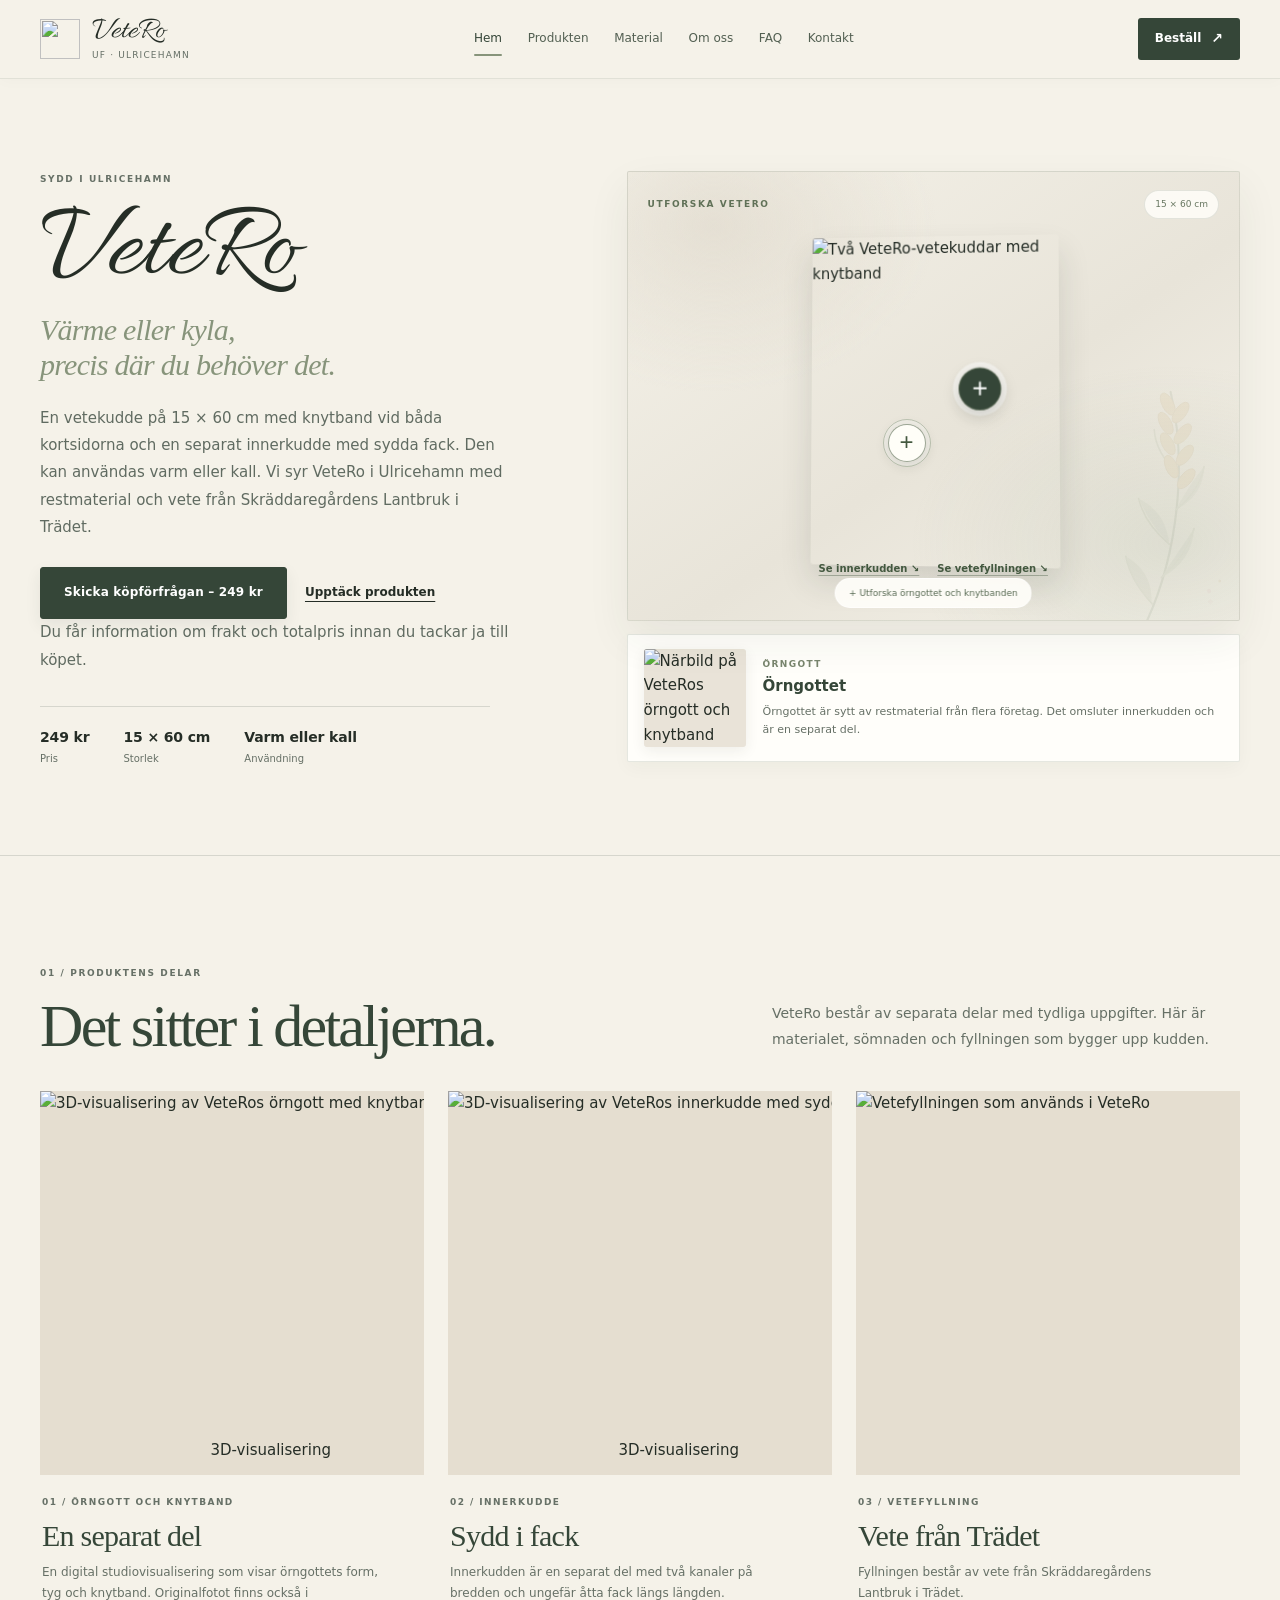
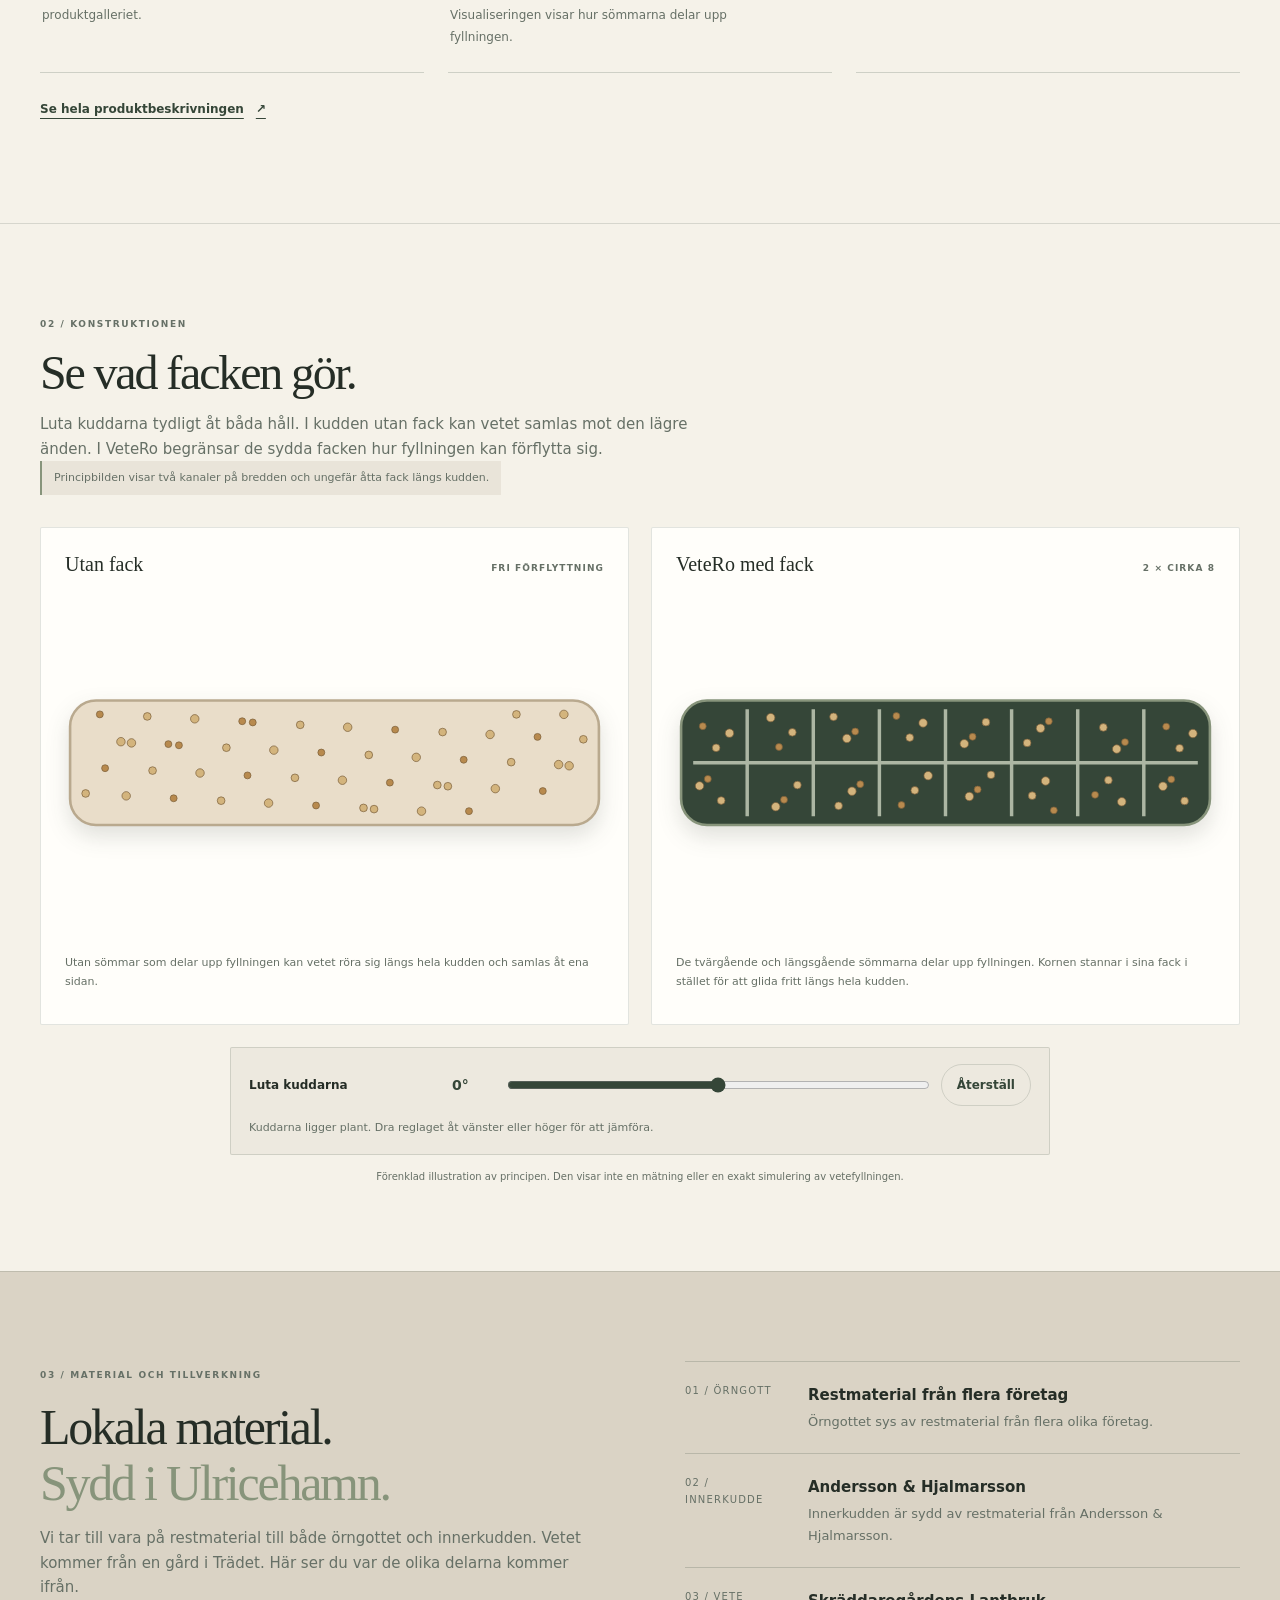
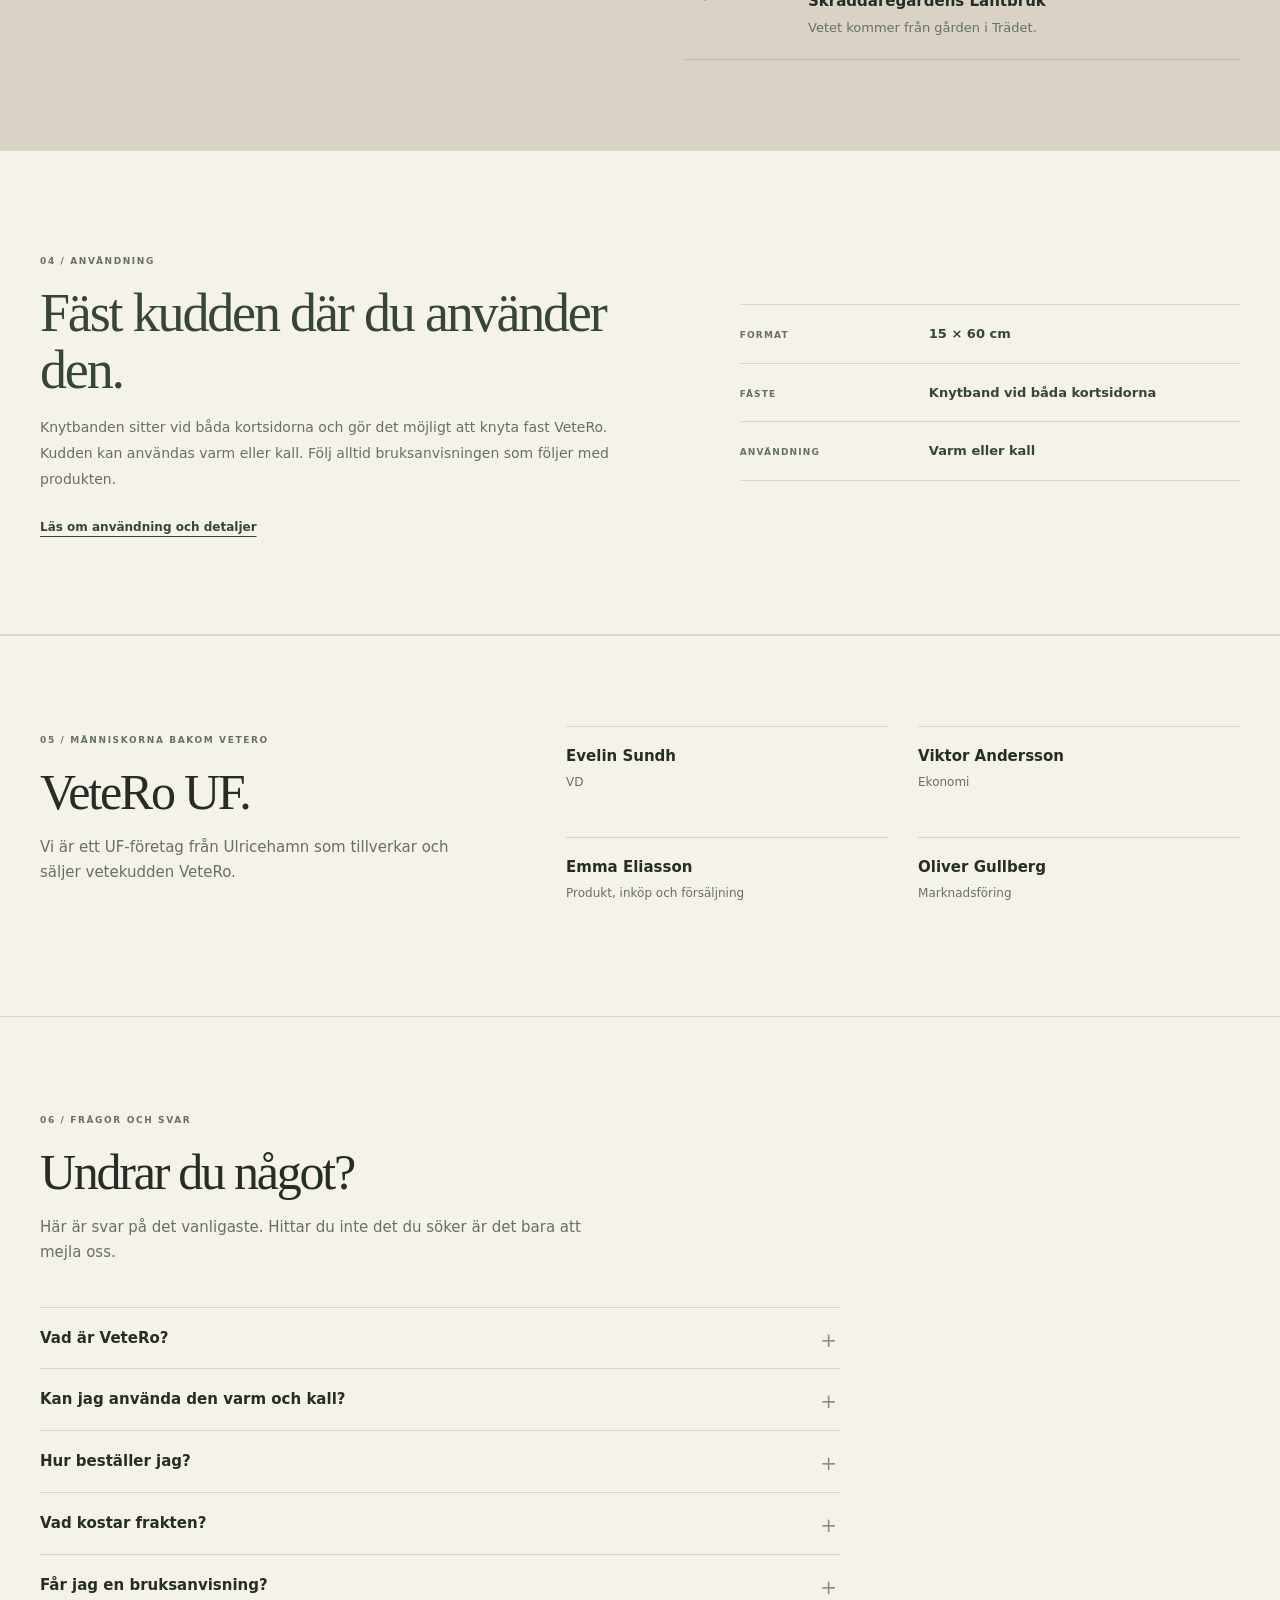
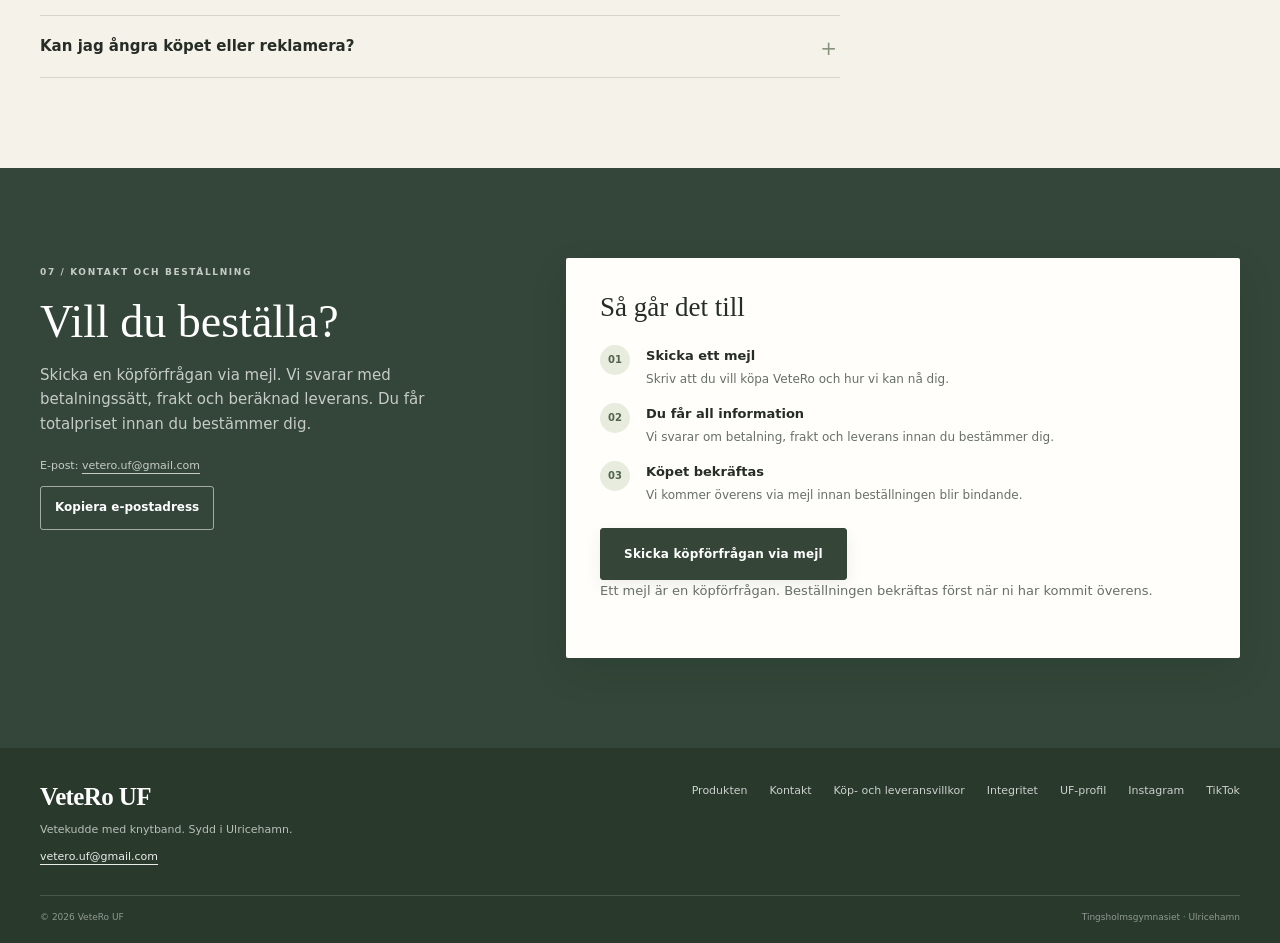
==== commit a2d6d49c: "Integrate VeteRo 3D product visualizations" ====
--- a/index.html
+++ b/index.html
@@ -8,10 +8,10 @@
 <meta name="theme-color" content="#F5F2E9">
 <link rel="preload" as="image" href="https://static.wixstatic.com/media/f8d78f_f5e9b9fe74a645b3b34e7b7b2493d271~mv2.jpg" fetchpriority="high">
 <link rel="canonical" href="https://veterouf.com/">
-<meta property="og:type" content="website"><meta property="og:site_name" content="VeteRo UF"><meta property="og:locale" content="sv_SE"><meta property="og:url" content="https://veterouf.com/"><meta property="og:title" content="Vetekudde med knytband i Ulricehamn | VeteRo UF"><meta property="og:description" content="VeteRo UF syr vetekuddar med knytband i Ulricehamn. 15 × 60 cm, sydda fack och användning varm eller kall. 249 kr."><meta property="og:image" content="https://static.wixstatic.com/media/f8d78f_f5e9b9fe74a645b3b34e7b7b2493d271~mv2.jpg"><meta property="og:image:alt" content="Två VeteRo-vetekuddar med knytband"><meta name="twitter:card" content="summary_large_image"><meta name="twitter:title" content="Vetekudde med knytband i Ulricehamn | VeteRo UF"><meta name="twitter:description" content="VeteRo UF syr vetekuddar med knytband i Ulricehamn. 15 × 60 cm, sydda fack och användning varm eller kall. 249 kr."><meta name="twitter:image" content="https://static.wixstatic.com/media/f8d78f_f5e9b9fe74a645b3b34e7b7b2493d271~mv2.jpg">
+<meta property="og:type" content="website"><meta property="og:site_name" content="VeteRo UF"><meta property="og:locale" content="sv_SE"><meta property="og:url" content="https://veterouf.com/"><meta property="og:title" content="Vetekudde med knytband i Ulricehamn | VeteRo UF"><meta property="og:description" content="VeteRo UF syr vetekuddar med knytband i Ulricehamn. 15 × 60 cm, sydda fack och användning varm eller kall. 249 kr."><meta property="og:image" content="https://static.wixstatic.com/media/f8d78f_bdf34b5f1bfe44d4a16ea116b11ffc08~mv2.png"><meta property="og:image:alt" content="3D-visualisering av VeteRos örngott med knytband"><meta property="og:image:width" content="1536"><meta property="og:image:height" content="1024"><meta name="twitter:card" content="summary_large_image"><meta name="twitter:title" content="Vetekudde med knytband i Ulricehamn | VeteRo UF"><meta name="twitter:description" content="VeteRo UF syr vetekuddar med knytband i Ulricehamn. 15 × 60 cm, sydda fack och användning varm eller kall. 249 kr."><meta name="twitter:image" content="https://static.wixstatic.com/media/f8d78f_bdf34b5f1bfe44d4a16ea116b11ffc08~mv2.png">
 <link rel="preconnect" href="https://static.wixstatic.com" crossorigin><link rel="preconnect" href="https://fonts.googleapis.com"><link rel="preconnect" href="https://fonts.gstatic.com" crossorigin><link href="https://fonts.googleapis.com/css2?family=Allura&display=swap" rel="stylesheet">
 <link rel="icon" href="./favicon.svg" type="image/svg+xml">
-<link rel="stylesheet" href="./site.css"><link rel="stylesheet" href="./site-refresh.css?v=20261128-premium-pass-1">
+<link rel="stylesheet" href="./site.css"><link rel="stylesheet" href="./site-refresh.css?v=20261128-3d-gallery-1">
 </head>
 <body>
 <div class="page-progress" data-page-progress aria-hidden="true"></div>
@@ -90,22 +90,22 @@
     <div class="product-story-grid">
       <article class="product-story-card reveal" id="story-cover">
         <figure class="product-story-media">
-          <img src="https://static.wixstatic.com/media/f8d78f_8af83a8e672642759ae0e599c805d858~mv2.jpg" alt="Närbild på VeteRos örngott och knytband" width="700" height="710" loading="lazy" decoding="async">
+          <img src="https://static.wixstatic.com/media/f8d78f_bdf34b5f1bfe44d4a16ea116b11ffc08~mv2.png" alt="3D-visualisering av VeteRos örngott med knytband" width="1536" height="1024" loading="lazy" decoding="async"><figcaption class="visualization-stamp">3D-visualisering</figcaption>
         </figure>
         <div class="product-story-copy">
           <span class="product-story-label">01 / Örngott och knytband</span>
           <h3>En separat del</h3>
-          <p>Örngottet omsluter innerkudden och är en separat del. Knytbanden sitter vid båda kortsidorna och gör det möjligt att fästa kudden där du använder den.</p>
+          <p>En digital studiovisualisering som visar örngottets form, tyg och knytband. Originalfotot finns också i produktgalleriet.</p>
         </div>
       </article>
       <article class="product-story-card reveal" id="story-inner">
         <figure class="product-story-media">
-          <img src="https://static.wixstatic.com/media/f8d78f_01e40ff17a474e94b4c10228e103fcfb~mv2.jpg" alt="VeteRos innerkudde med sydda fack" loading="lazy" decoding="async">
+          <img src="https://static.wixstatic.com/media/f8d78f_35924dbb17a44bcf9919f7062356f3ff~mv2.png" alt="3D-visualisering av VeteRos innerkudde med sydda fack" width="1536" height="1024" loading="lazy" decoding="async"><figcaption class="visualization-stamp">3D-visualisering</figcaption>
         </figure>
         <div class="product-story-copy">
           <span class="product-story-label">02 / Innerkudde</span>
           <h3>Sydd i fack</h3>
-          <p>Den separata innerkudden har sömmar både vertikalt och horisontellt som delar upp fyllningen i fack.</p>
+          <p>Innerkudden är en separat del med två kanaler på bredden och ungefär åtta fack längs längden. Visualiseringen visar hur sömmarna delar upp fyllningen.</p>
         </div>
       </article>
       <article class="product-story-card reveal" id="story-wheat">
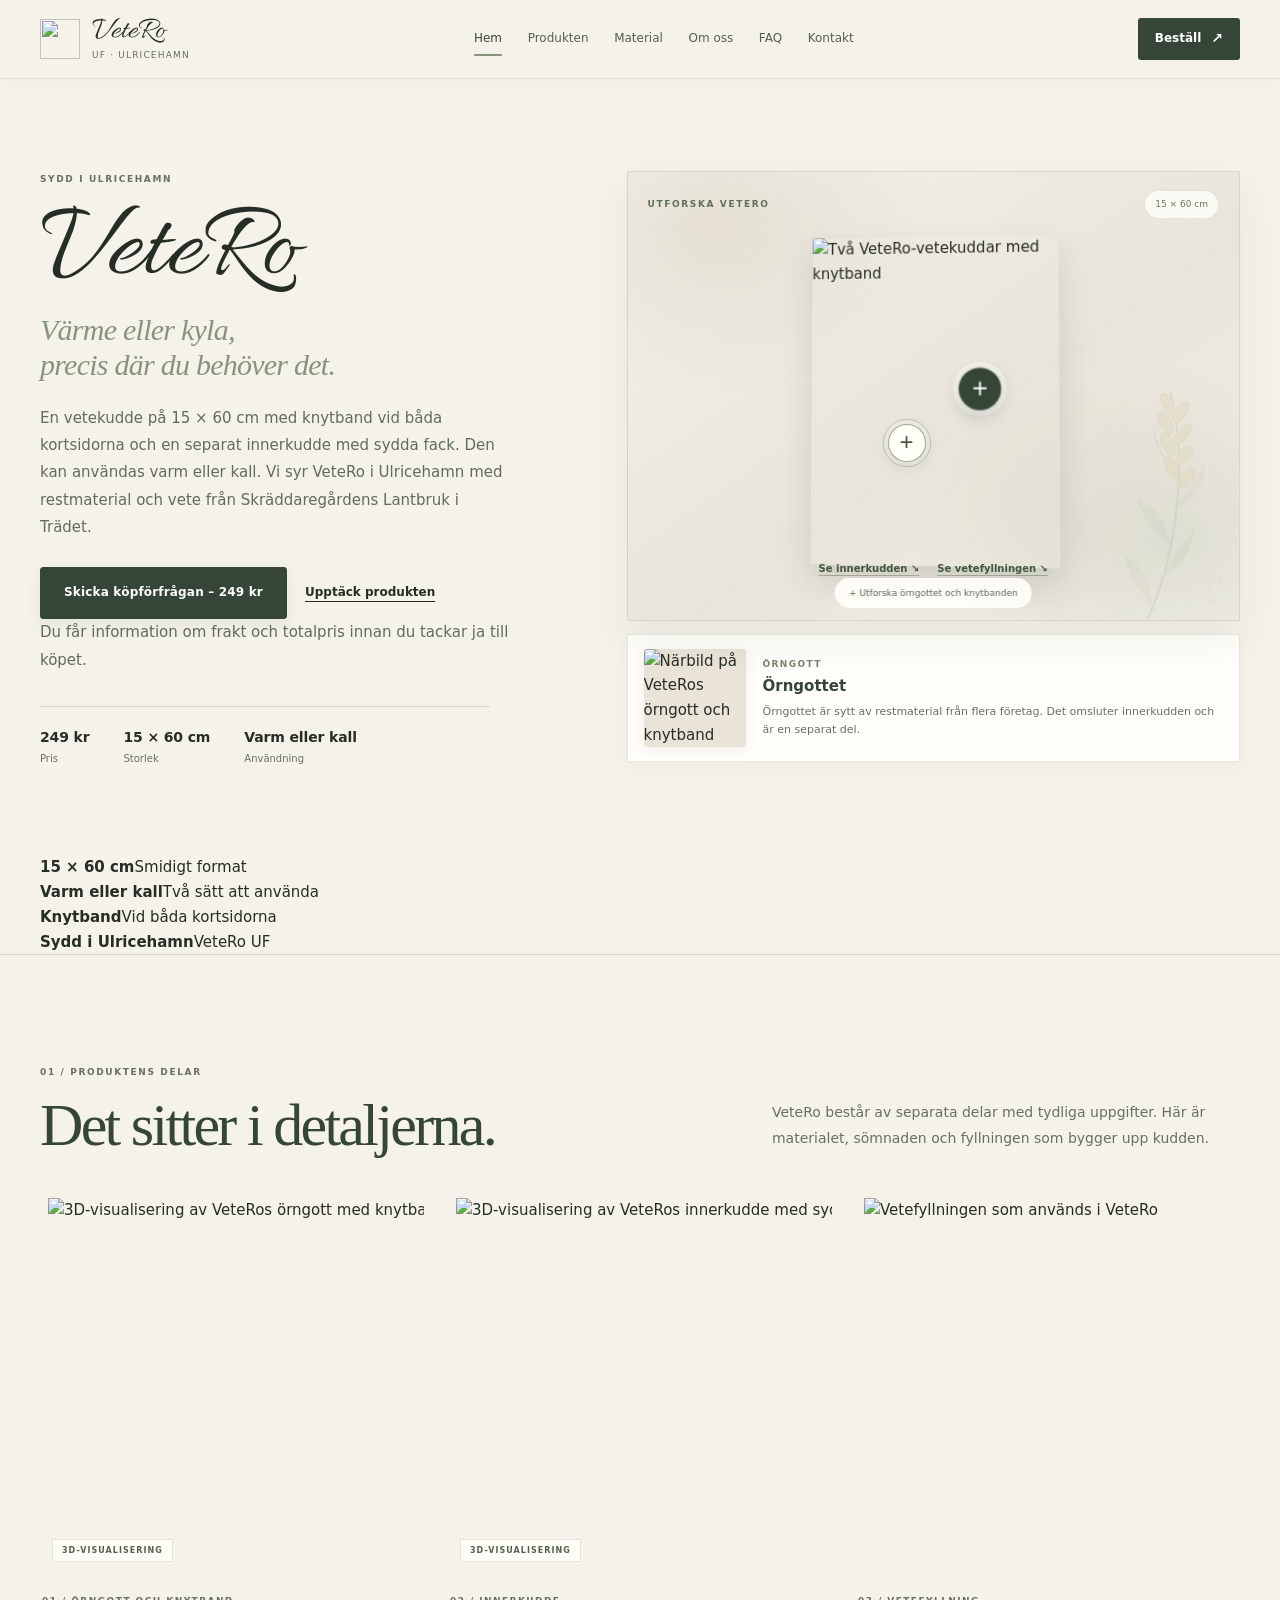
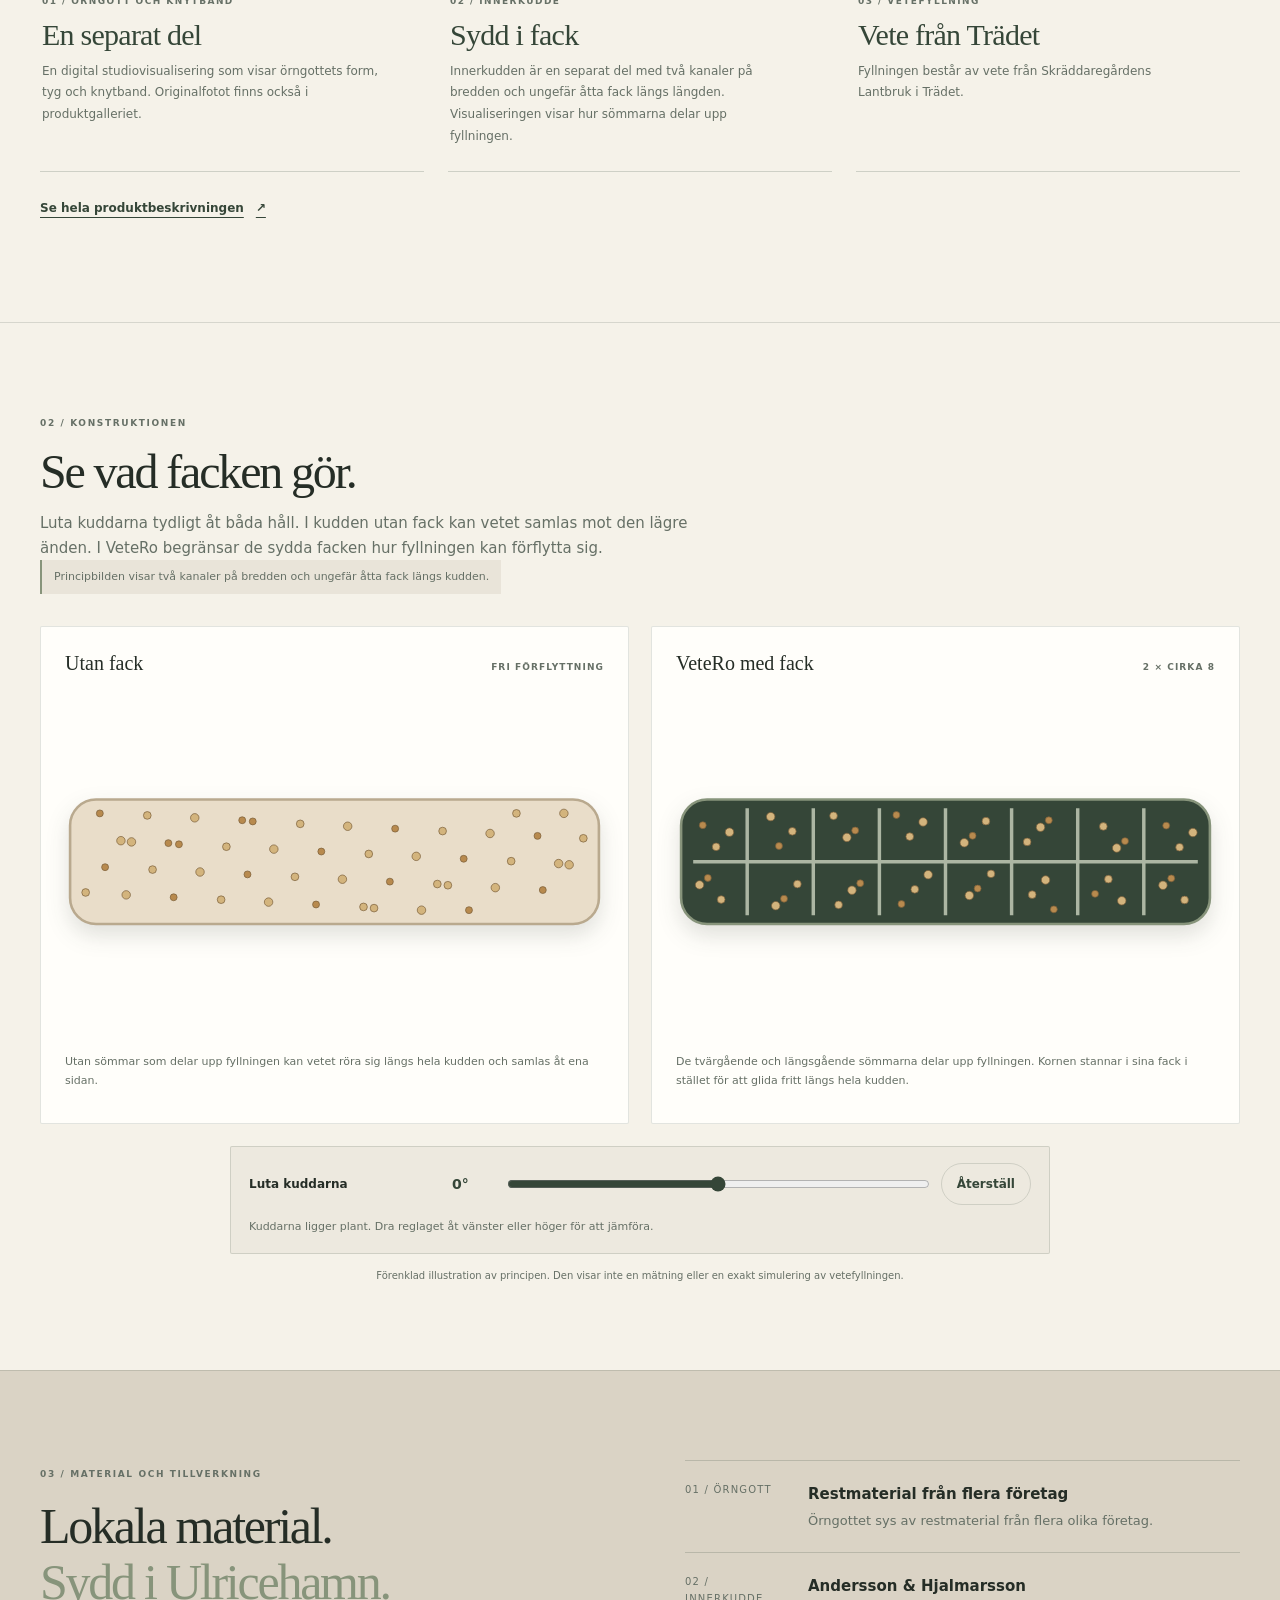
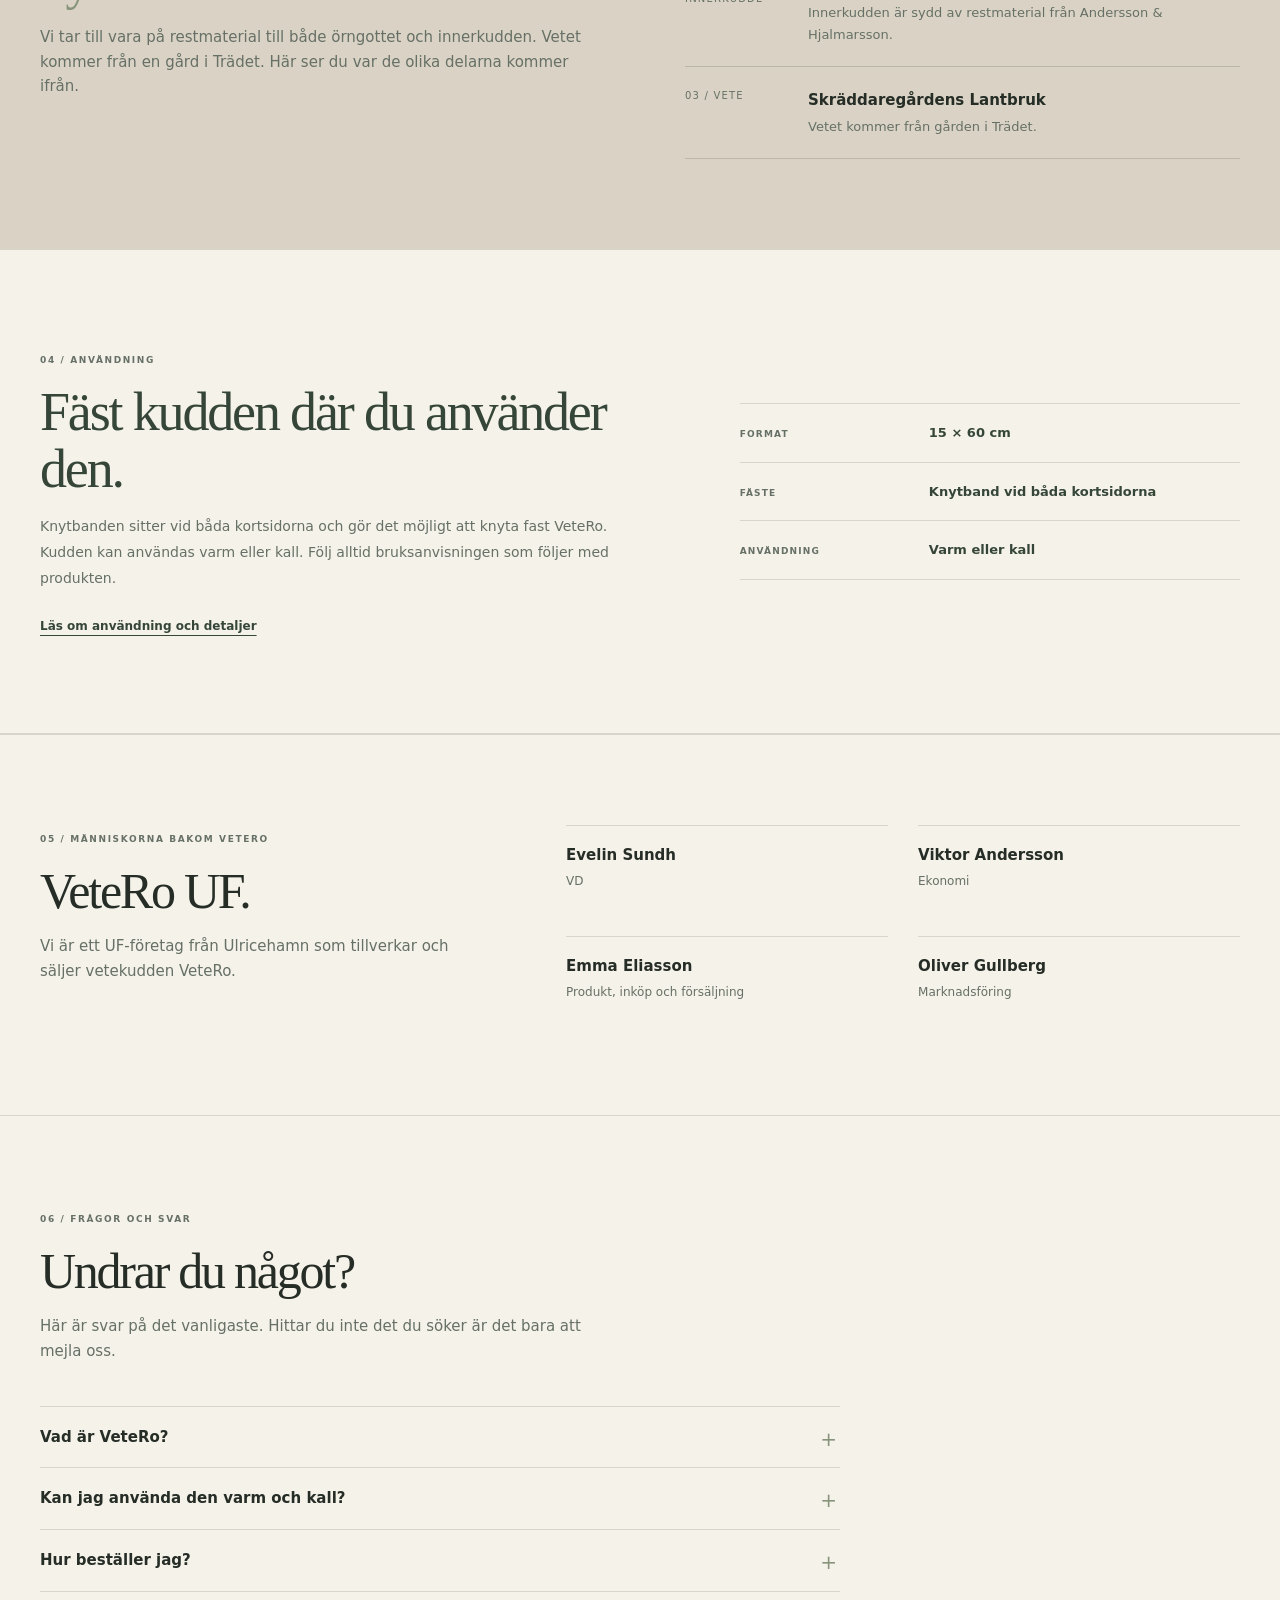
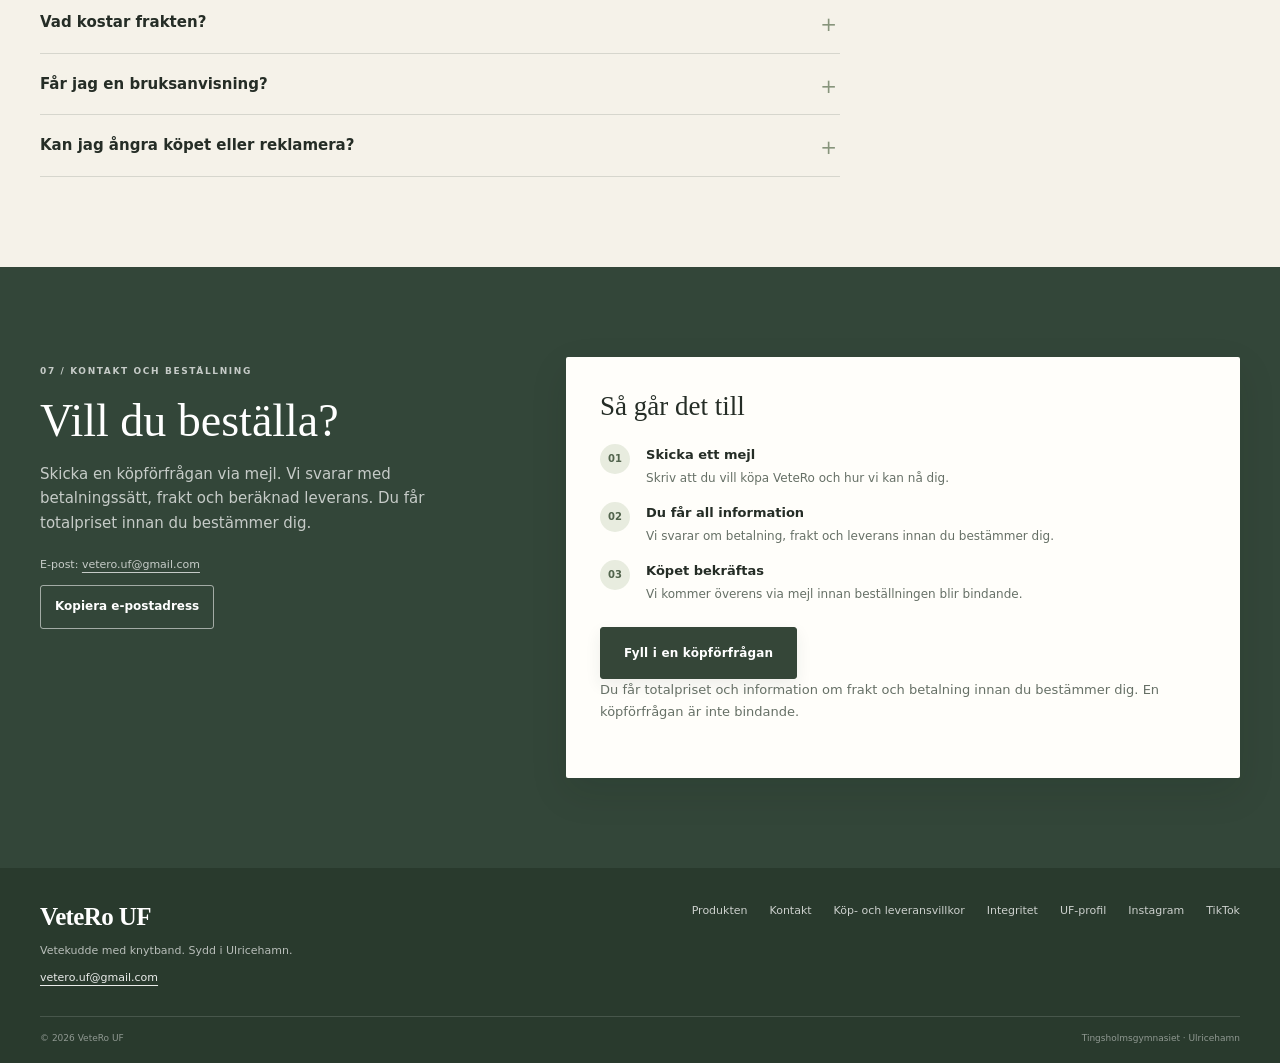
==== commit 8308a7a6: "Add factual trust strip and request-form CTA" ====
--- a/index.html
+++ b/index.html
@@ -11,7 +11,7 @@
 <meta property="og:type" content="website"><meta property="og:site_name" content="VeteRo UF"><meta property="og:locale" content="sv_SE"><meta property="og:url" content="https://veterouf.com/"><meta property="og:title" content="Vetekudde med knytband i Ulricehamn | VeteRo UF"><meta property="og:description" content="VeteRo UF syr vetekuddar med knytband i Ulricehamn. 15 × 60 cm, sydda fack och användning varm eller kall. 249 kr."><meta property="og:image" content="https://static.wixstatic.com/media/f8d78f_bdf34b5f1bfe44d4a16ea116b11ffc08~mv2.png"><meta property="og:image:alt" content="3D-visualisering av VeteRos örngott med knytband"><meta property="og:image:width" content="1536"><meta property="og:image:height" content="1024"><meta name="twitter:card" content="summary_large_image"><meta name="twitter:title" content="Vetekudde med knytband i Ulricehamn | VeteRo UF"><meta name="twitter:description" content="VeteRo UF syr vetekuddar med knytband i Ulricehamn. 15 × 60 cm, sydda fack och användning varm eller kall. 249 kr."><meta name="twitter:image" content="https://static.wixstatic.com/media/f8d78f_bdf34b5f1bfe44d4a16ea116b11ffc08~mv2.png">
 <link rel="preconnect" href="https://static.wixstatic.com" crossorigin><link rel="preconnect" href="https://fonts.googleapis.com"><link rel="preconnect" href="https://fonts.gstatic.com" crossorigin><link href="https://fonts.googleapis.com/css2?family=Allura&display=swap" rel="stylesheet">
 <link rel="icon" href="./favicon.svg" type="image/svg+xml">
-<link rel="stylesheet" href="./site.css"><link rel="stylesheet" href="./site-refresh.css?v=20261128-3d-gallery-1">
+<link rel="stylesheet" href="./site.css"><link rel="stylesheet" href="./site-refresh.css?v=20261128-conversion-refine-1">
 </head>
 <body>
 <div class="page-progress" data-page-progress aria-hidden="true"></div>
@@ -77,6 +77,14 @@
   </div>
 </div></section>
 
+<section class="trust-strip" aria-label="Kort om VeteRo">
+  <div class="wrap trust-strip-grid">
+    <div><strong>15 × 60 cm</strong><span>Smidigt format</span></div>
+    <div><strong>Varm eller kall</strong><span>Två sätt att använda</span></div>
+    <div><strong>Knytband</strong><span>Vid båda kortsidorna</span></div>
+    <div><strong>Sydd i Ulricehamn</strong><span>VeteRo UF</span></div>
+  </div>
+</section>
 
 <section class="product-story-section" aria-labelledby="product-story-title">
   <div class="wrap">
@@ -206,7 +214,7 @@
 </div></div></section>
 <section class="section contact-section" id="kontakt"><div class="wrap contact-grid">
 <div class="reveal"><span class="eyebrow">07 / Kontakt och beställning</span><h2>Vill du beställa?</h2><p>Skicka en köpförfrågan via mejl. Vi svarar med betalningssätt, frakt och beräknad leverans. Du får totalpriset innan du bestämmer dig.</p><p class="contact-note">E-post: <a href="mailto:vetero.uf@gmail.com">vetero.uf@gmail.com</a></p><button class="copy-email-button" type="button" data-copy-email>Kopiera e-postadress</button><span class="copy-email-status" data-copy-status aria-live="polite"></span></div>
-<div class="contact-card reveal"><h3>Så går det till</h3><ol class="order-steps"><li><span>01</span><div><strong>Skicka ett mejl</strong><p>Skriv att du vill köpa VeteRo och hur vi kan nå dig.</p></div></li><li><span>02</span><div><strong>Du får all information</strong><p>Vi svarar om betalning, frakt och leverans innan du bestämmer dig.</p></div></li><li><span>03</span><div><strong>Köpet bekräftas</strong><p>Vi kommer överens via mejl innan beställningen blir bindande.</p></div></li></ol><a class="button" data-order-link href="mailto:vetero.uf@gmail.com">Skicka köpförfrågan via mejl</a><p class="form-status">Ett mejl är en köpförfrågan. Beställningen bekräftas först när ni har kommit överens.</p></div>
+<div class="contact-card reveal"><h3>Så går det till</h3><ol class="order-steps"><li><span>01</span><div><strong>Skicka ett mejl</strong><p>Skriv att du vill köpa VeteRo och hur vi kan nå dig.</p></div></li><li><span>02</span><div><strong>Du får all information</strong><p>Vi svarar om betalning, frakt och leverans innan du bestämmer dig.</p></div></li><li><span>03</span><div><strong>Köpet bekräftas</strong><p>Vi kommer överens via mejl innan beställningen blir bindande.</p></div></li></ol><a class="button" href="./product.html#order-request">Fyll i en köpförfrågan</a><p class="form-status">Du får totalpriset och information om frakt och betalning innan du bestämmer dig. En köpförfrågan är inte bindande.</p></div>
 </div></section>
 </main>
 <footer class="site-footer">
--- a/site-refresh.css
+++ b/site-refresh.css
@@ -810,3 +810,77 @@
   .pillow-product-frame[data-photo-tilt] { transform: none; transition: none; will-change: auto; }
   .pillow-product-frame[data-photo-tilt]::after { display: none; }
 }
+
+
+/* VeteRo studio renders: digital visualizations are clearly labelled and never replace source photos. */
+.product-story-media { position: relative; background: #F5F2E9; }
+.product-story-media img { object-fit: contain; padding: 8px; background: #F5F2E9; }
+.visualization-stamp {
+  position: absolute;
+  left: 12px;
+  bottom: 12px;
+  z-index: 2;
+  padding: 6px 9px;
+  border: 1px solid rgba(53,70,56,.14);
+  background: rgba(255,254,250,.92);
+  color: #536052;
+  font-size: 8px;
+  font-weight: 700;
+  letter-spacing: .13em;
+  line-height: 1.2;
+  text-transform: uppercase;
+}
+.gallery-main {
+  width: 100%;
+  height: auto;
+  min-height: 0;
+  max-height: 620px;
+  aspect-ratio: 4 / 3;
+  overflow: hidden;
+  background: #F5F2E9;
+}
+.gallery-main img {
+  display: block;
+  width: 100%;
+  height: 100%;
+  padding: 20px;
+  object-fit: contain;
+  background: #F5F2E9;
+}
+.gallery-thumbs {
+  display: flex;
+  gap: 9px;
+  overflow-x: auto;
+  padding: 2px 1px 7px;
+  overscroll-behavior-inline: contain;
+  scrollbar-width: thin;
+}
+.gallery-thumb {
+  flex: 0 0 82px;
+  width: 82px;
+  height: 82px;
+  overflow: hidden;
+  background: #F5F2E9;
+}
+.gallery-thumb img {
+  display: block;
+  width: 100%;
+  height: 100%;
+  object-fit: cover;
+}
+.gallery-render-note {
+  max-width: 620px;
+  margin: 9px 2px 0;
+  color: var(--muted);
+  font-size: 10px;
+  line-height: 1.6;
+}
+@media (max-width: 760px) {
+  .gallery-main {
+    min-height: 0;
+    max-height: 500px;
+    aspect-ratio: 4 / 3;
+  }
+  .gallery-main img { padding: 10px; }
+  .gallery-render-note { font-size: 9px; }
+}
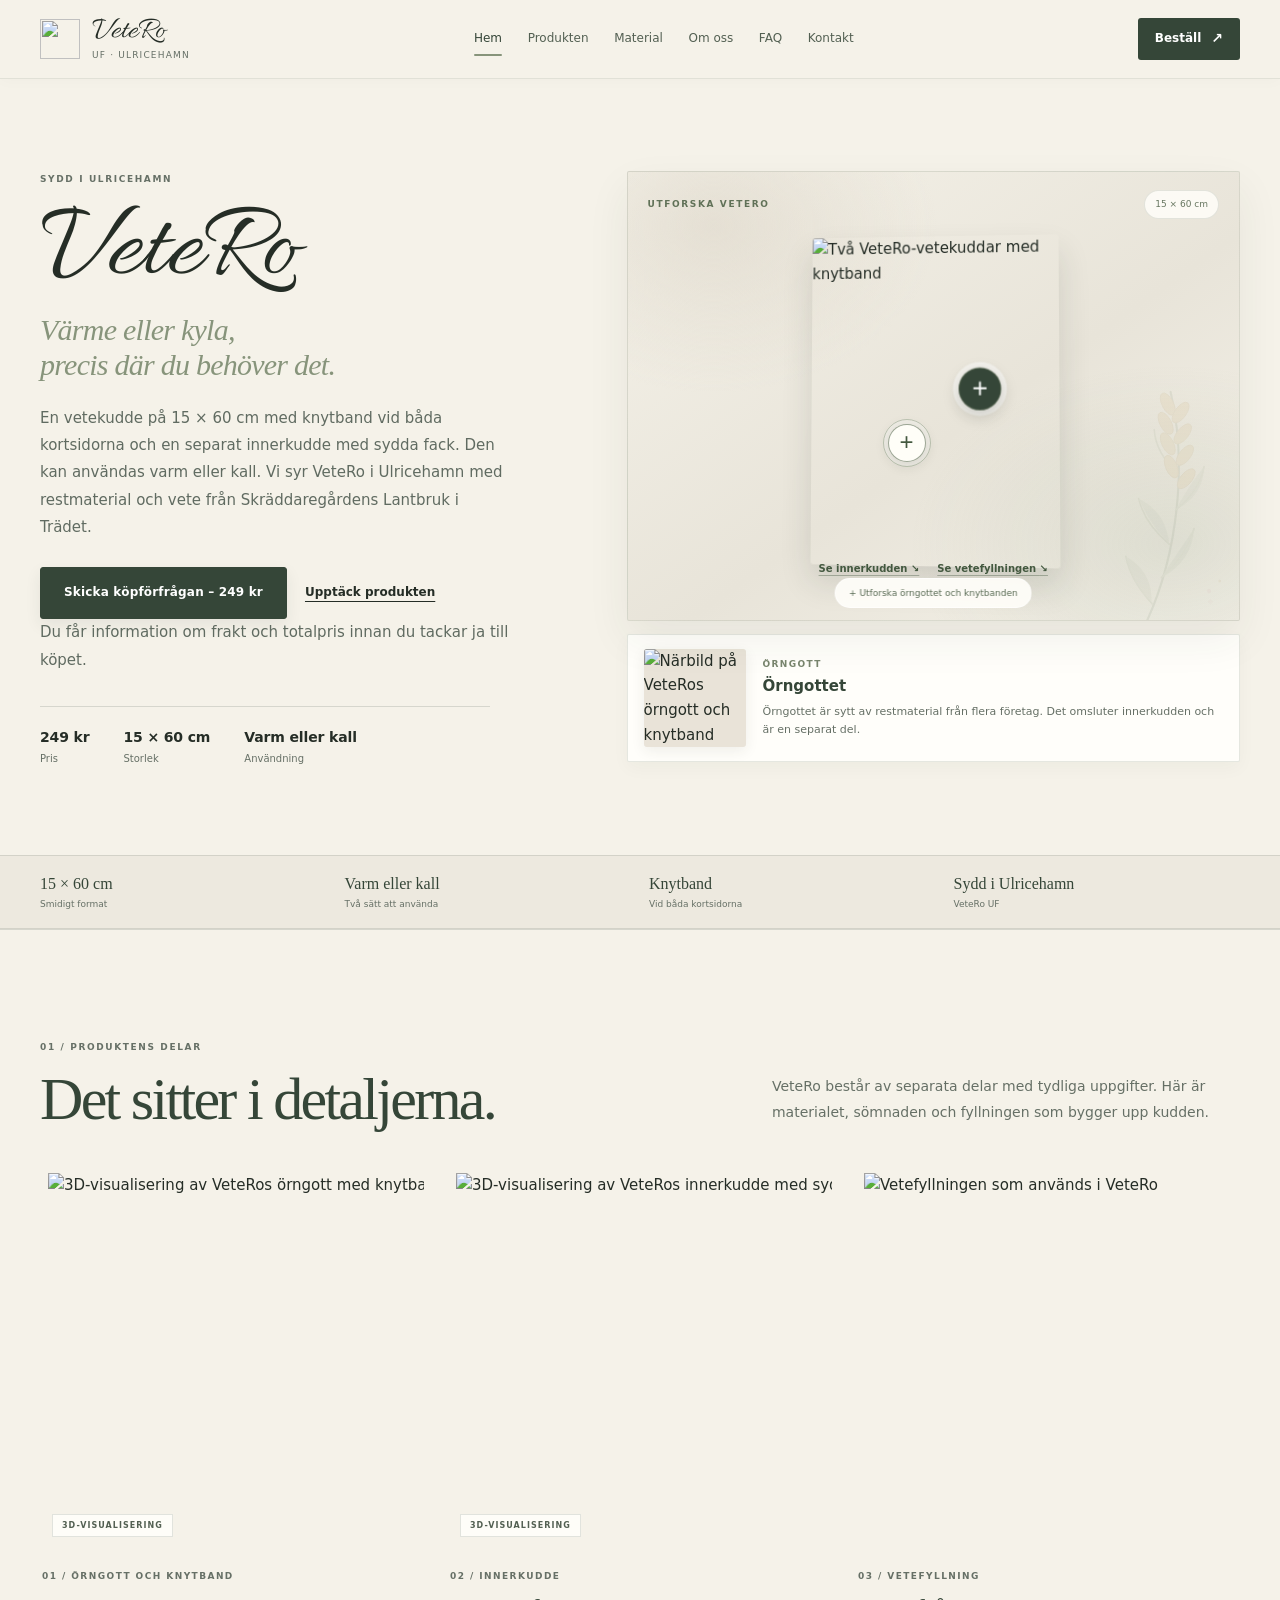
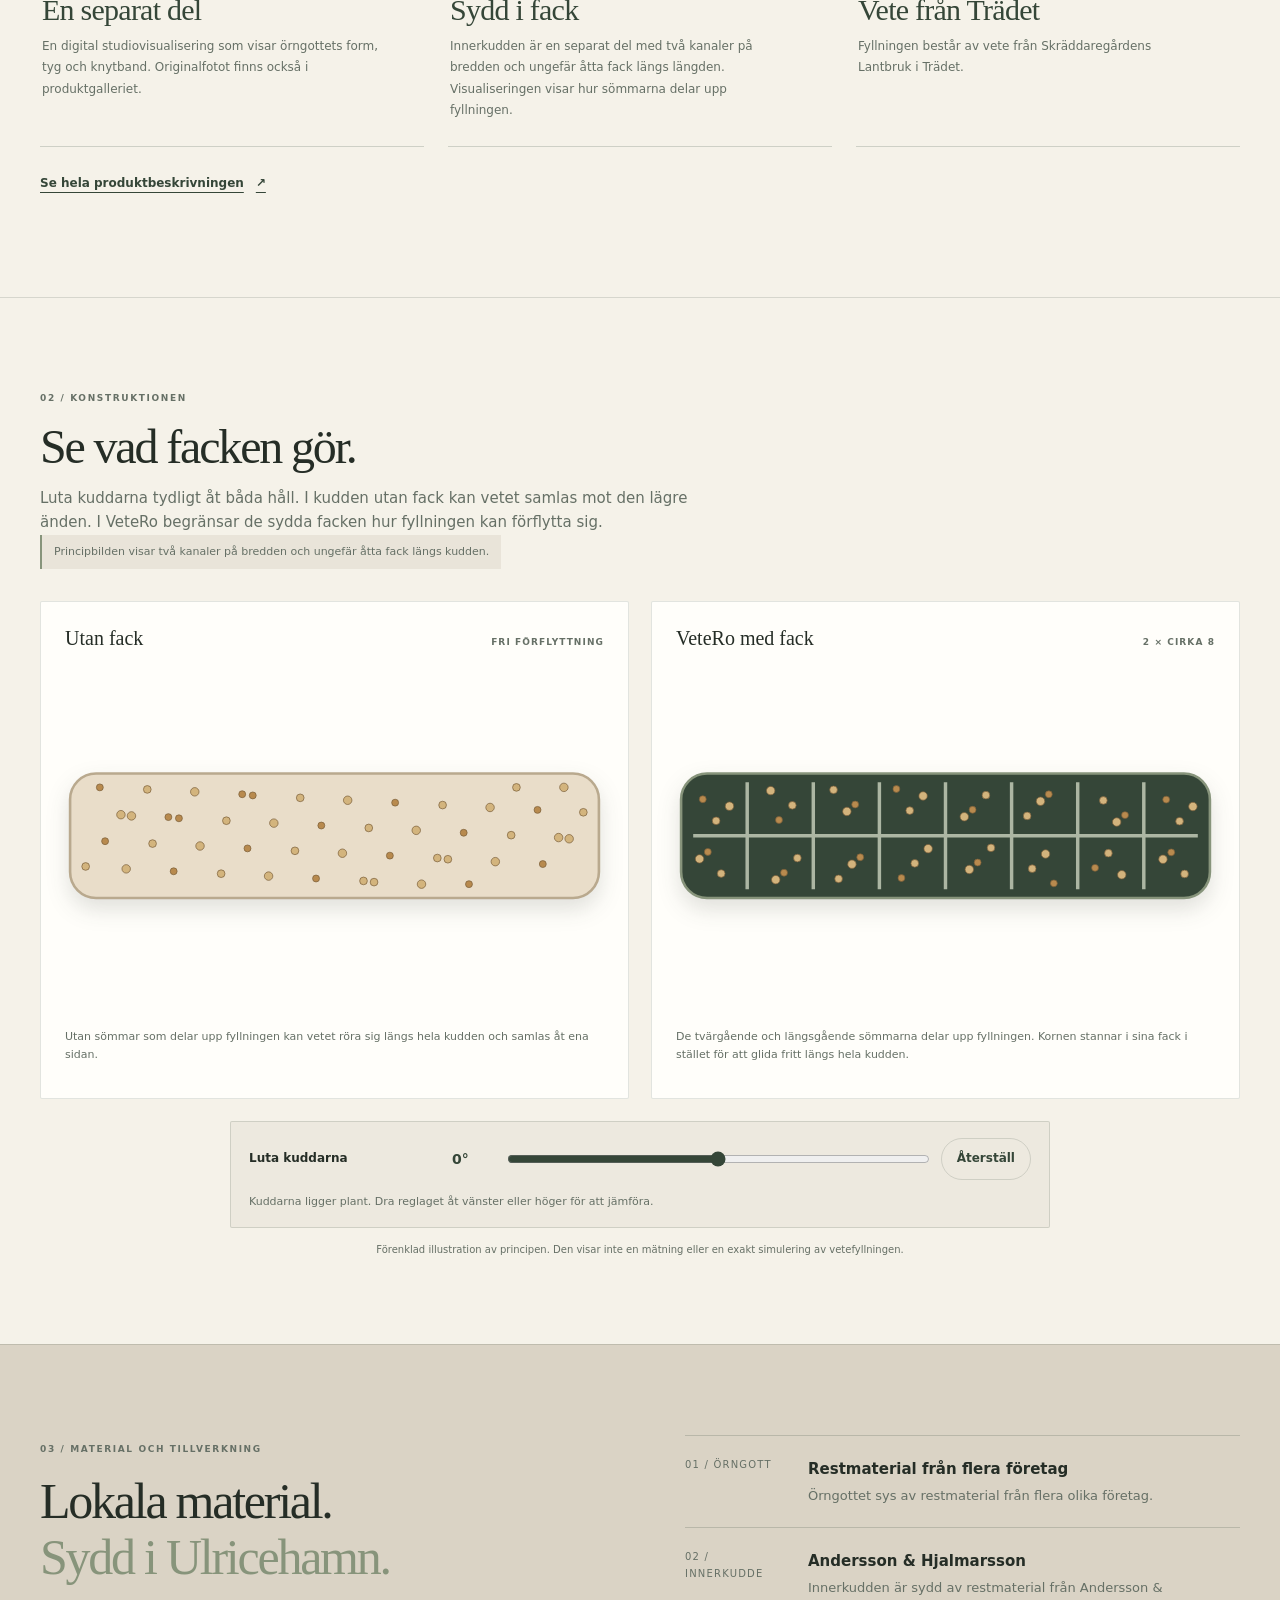
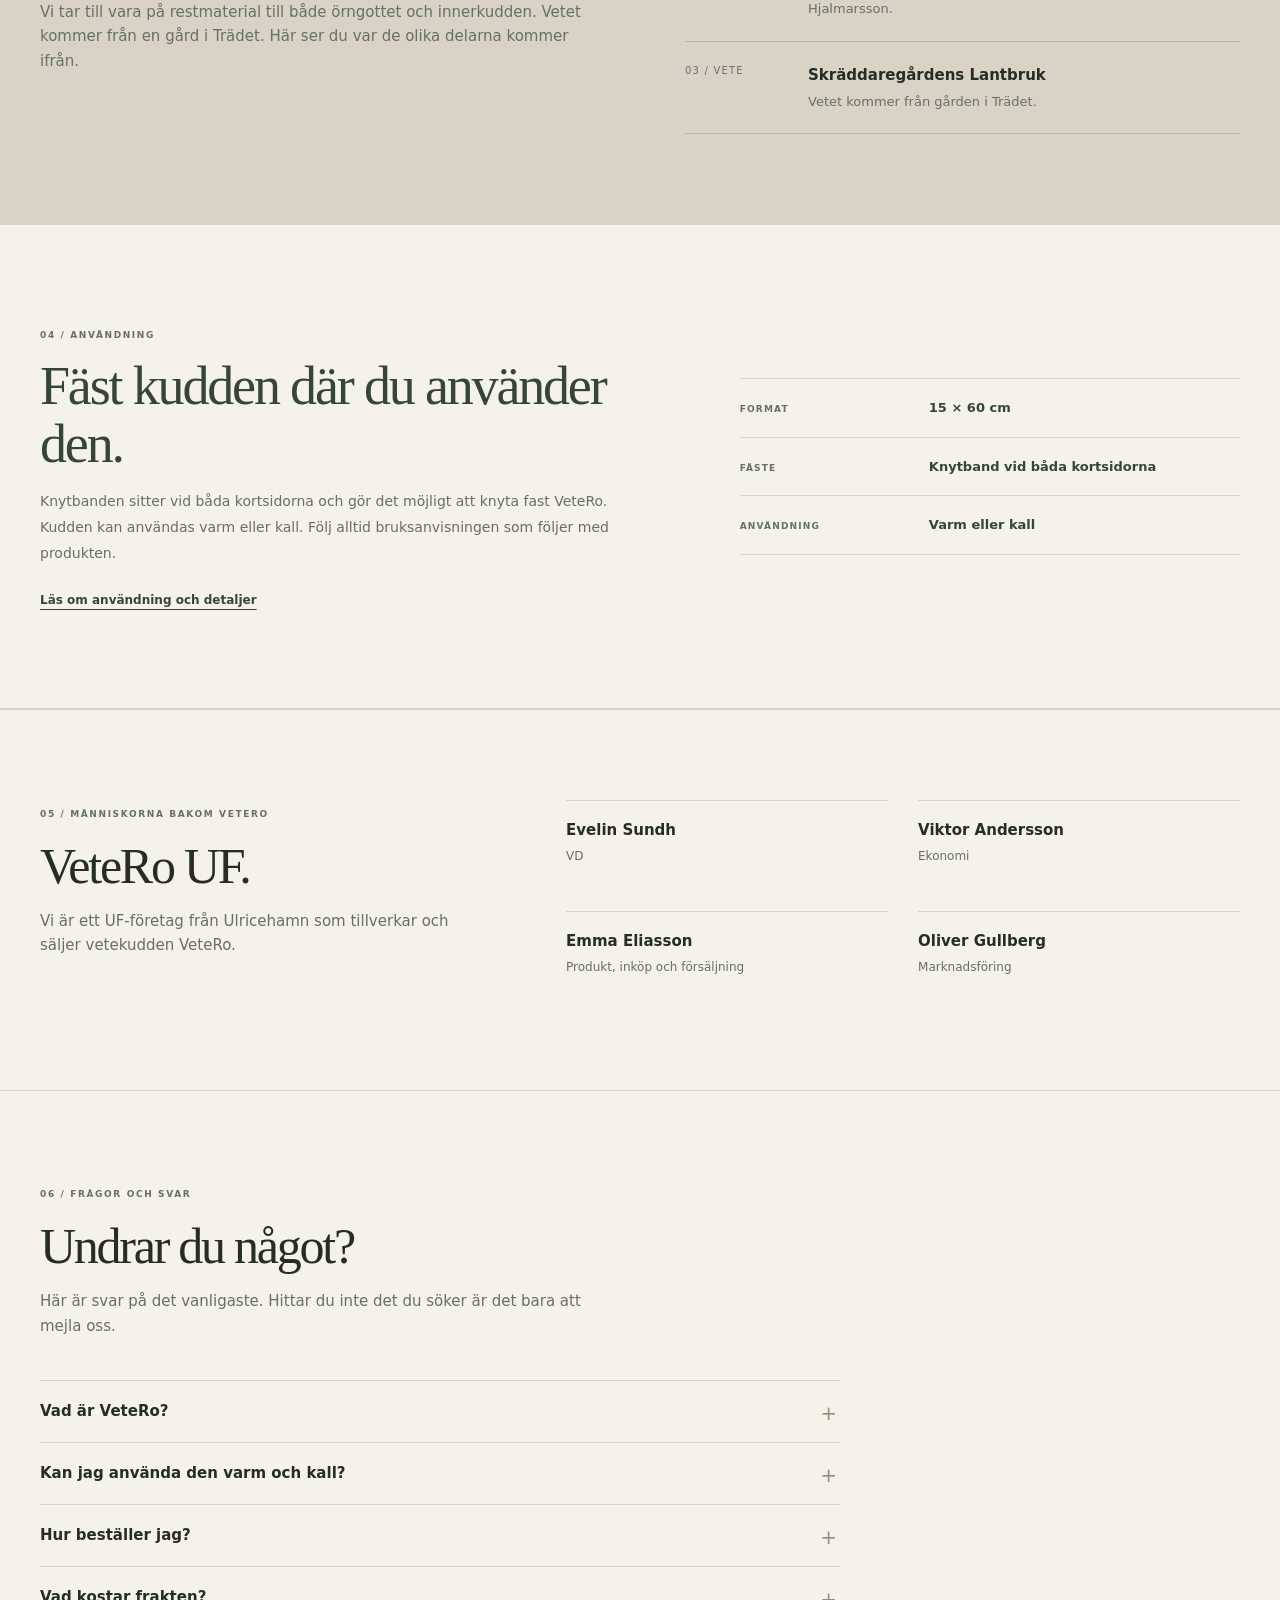
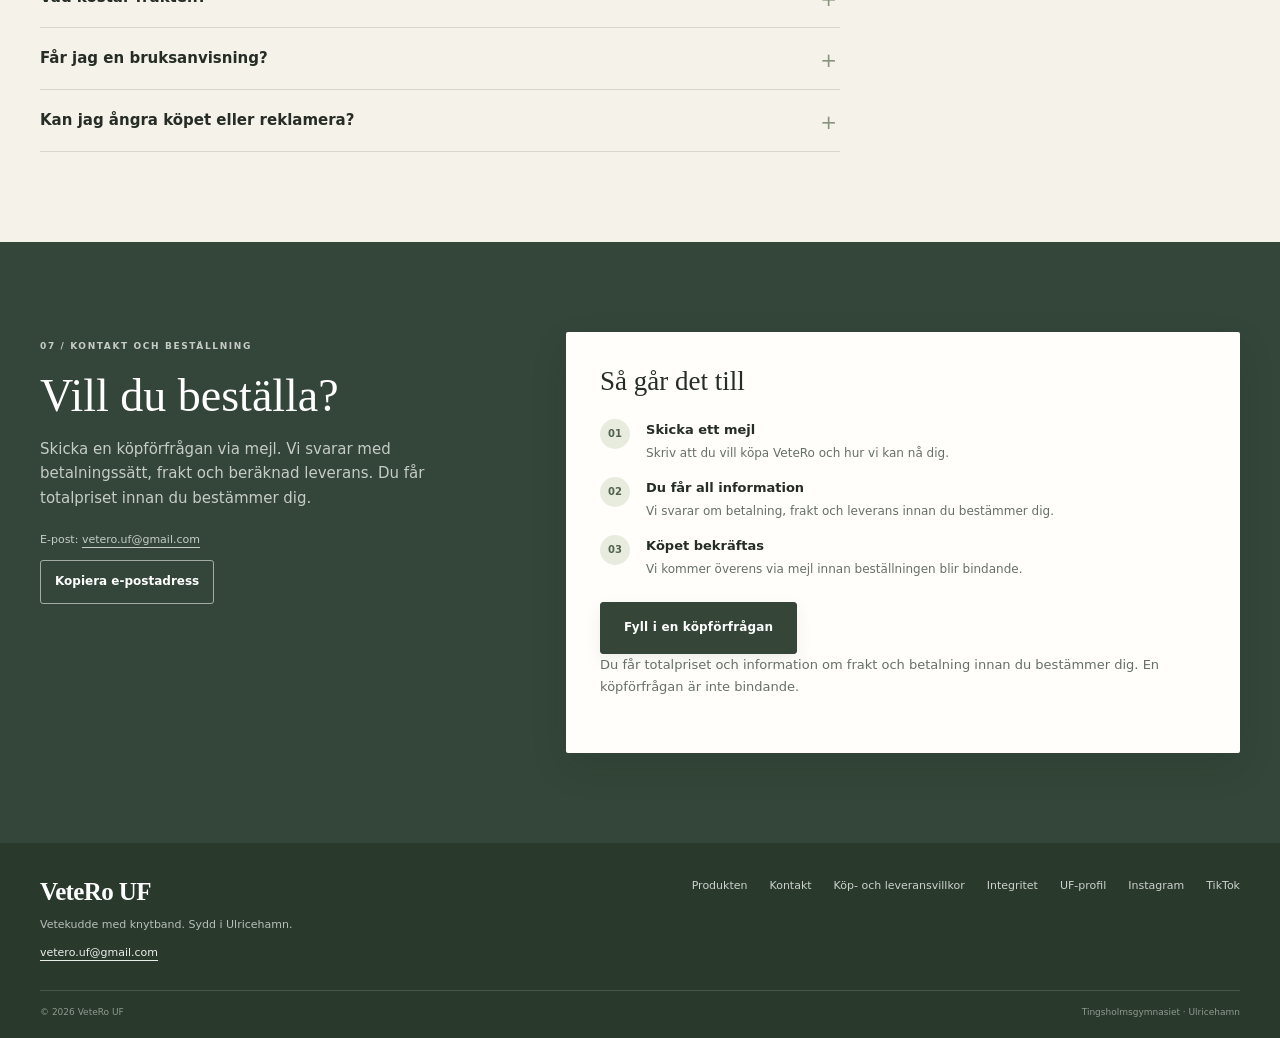
==== commit a6ad47c4: "Refresh shared asset cache versions" ====
--- a/index.html
+++ b/index.html
@@ -242,10 +242,10 @@
   </div>
 </footer>
 
-<script defer src="./js/site-config.js?v=20261128-premium-pass-1"></script>
+<script defer src="./js/site-config.js?v=20261128-conversion-refine-1"></script>
 <script type="module" src="./js/vetero-effects.js?v=20261128-premium-pass-1"></script>
 <script type="module" src="./js/vetero-pillow-hotspots.js?v=20261128-premium-pass-1"></script>
-<script type="module" src="./js/vetero-storefront.js?v=20261128-premium-pass-1"></script>
+<script type="module" src="./js/vetero-storefront.js?v=20261128-conversion-refine-1"></script>
 
 <script type="application/ld+json">
 {
--- a/site-refresh.css
+++ b/site-refresh.css
@@ -884,3 +884,33 @@
   .gallery-main img { padding: 10px; }
   .gallery-render-note { font-size: 9px; }
 }
+
+
+/* Conversion refinement: factual trust strip, clear request form and gallery image labels. */
+.trust-strip { border-top:1px solid rgba(53,70,56,.14); border-bottom:1px solid rgba(53,70,56,.14); background:#EDE9DF; }
+.trust-strip-grid { display:grid; grid-template-columns:repeat(4,minmax(0,1fr)); gap:18px; padding-top:18px; padding-bottom:18px; }
+.trust-strip-grid>div { display:flex; flex-direction:column; gap:4px; min-width:0; }
+.trust-strip-grid strong { color:var(--green); font:500 clamp(13px,1.35vw,16px)/1.2 Georgia,"Times New Roman",serif; }
+.trust-strip-grid span { color:var(--muted); font-size:9px; line-height:1.4; }
+.order-request-form { display:grid; gap:14px; margin:18px 0 8px; padding:clamp(16px,2.4vw,23px); border:1px solid rgba(53,70,56,.15); background:#F7F5EF; }
+.order-request-heading h2 { margin:0 0 6px; color:var(--green); font:500 23px/1.2 Georgia,"Times New Roman",serif; }
+.order-request-heading p { margin:0; color:var(--muted); font-size:11px; line-height:1.65; }
+.form-field { display:grid; gap:6px; }
+.form-field label { color:var(--green); font-size:11px; font-weight:650; }
+.form-field label span { color:var(--muted); font-weight:400; }
+.form-field input,.form-field textarea { width:100%; min-height:44px; padding:11px 12px; border:1px solid rgba(53,70,56,.23); border-radius:2px; background:#FFFEFA; color:var(--ink); font:inherit; font-size:13px; }
+.form-field textarea { min-height:86px; resize:vertical; }
+.form-field input:focus-visible,.form-field textarea:focus-visible { outline:2px solid var(--sage); outline-offset:2px; border-color:var(--green); }
+.order-request-form .buy-button { min-height:48px; width:100%; cursor:pointer; }
+.form-privacy-note,.form-submit-status { margin:0; color:var(--muted); font-size:10px; line-height:1.6; }
+.form-submit-status { color:var(--green); }
+.gallery-main { position:relative; }
+.gallery-image-label { position:absolute; left:13px; bottom:13px; z-index:2; padding:7px 10px; border:1px solid rgba(53,70,56,.13); background:rgba(255,254,250,.94); color:var(--green); font-size:9px; font-weight:700; letter-spacing:.12em; text-transform:uppercase; pointer-events:none; }
+.gallery-image-label[hidden] { display:none; }
+.gallery-thumb:focus-visible,.gallery-main:focus-visible { outline:2px solid var(--green); outline-offset:3px; }
+@media (max-width:760px) {
+  .trust-strip-grid { grid-template-columns:repeat(2,minmax(0,1fr)); gap:15px 20px; }
+  .trust-strip-grid strong { font-size:14px; }
+  .order-request-form { padding:15px; gap:12px; }
+  .form-field input { min-height:46px; }
+}
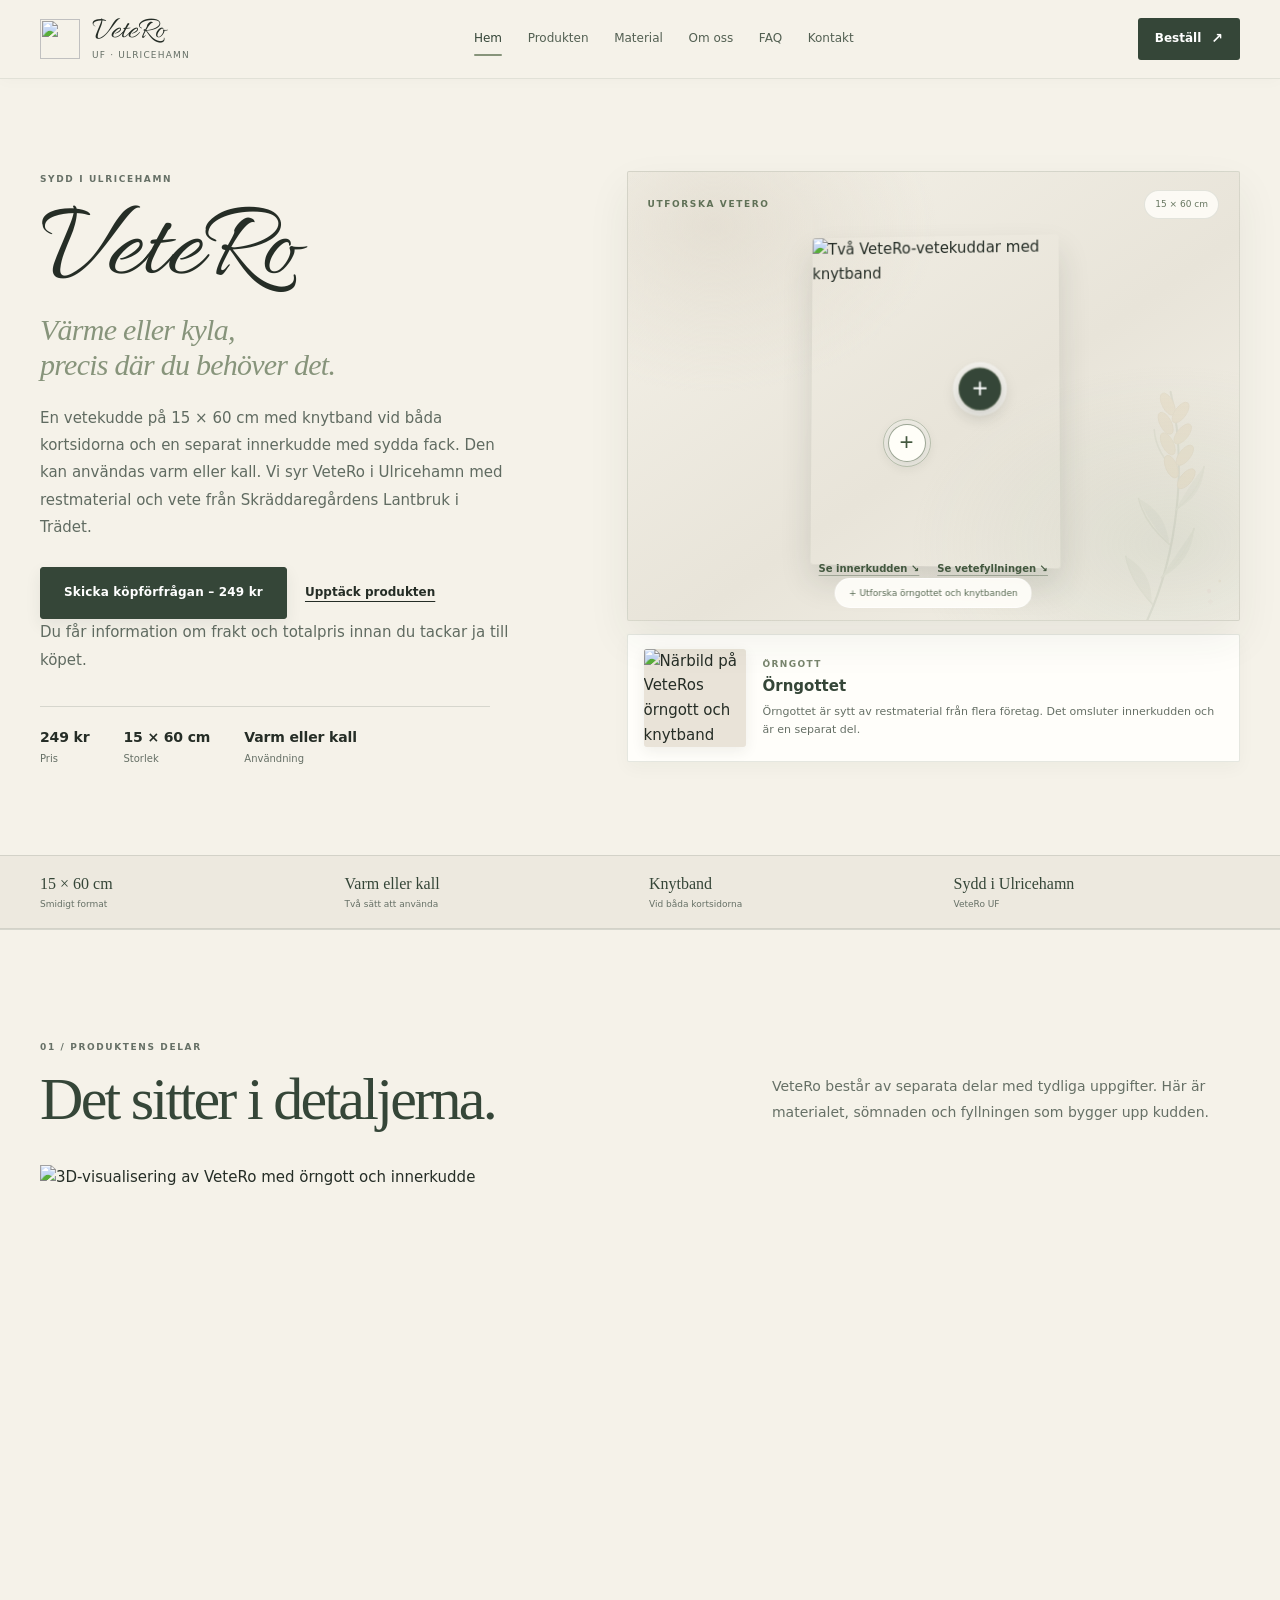
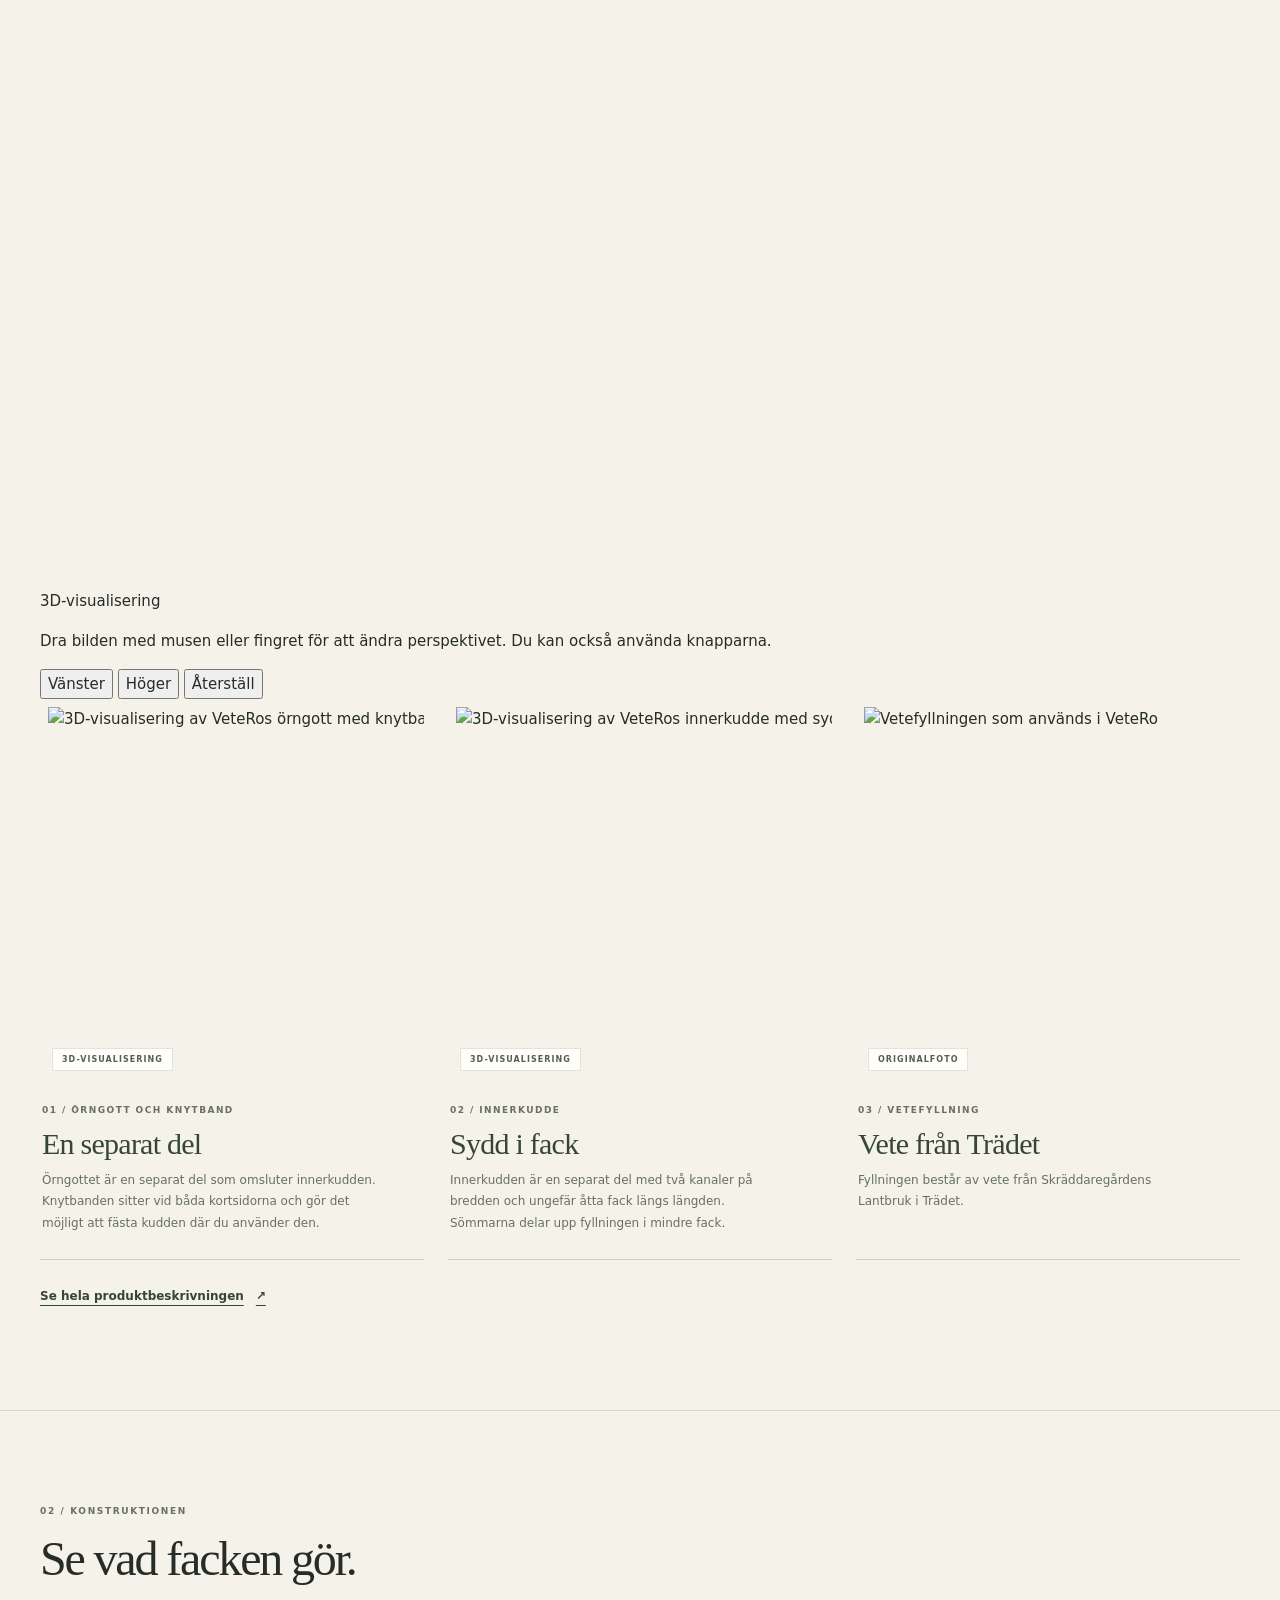
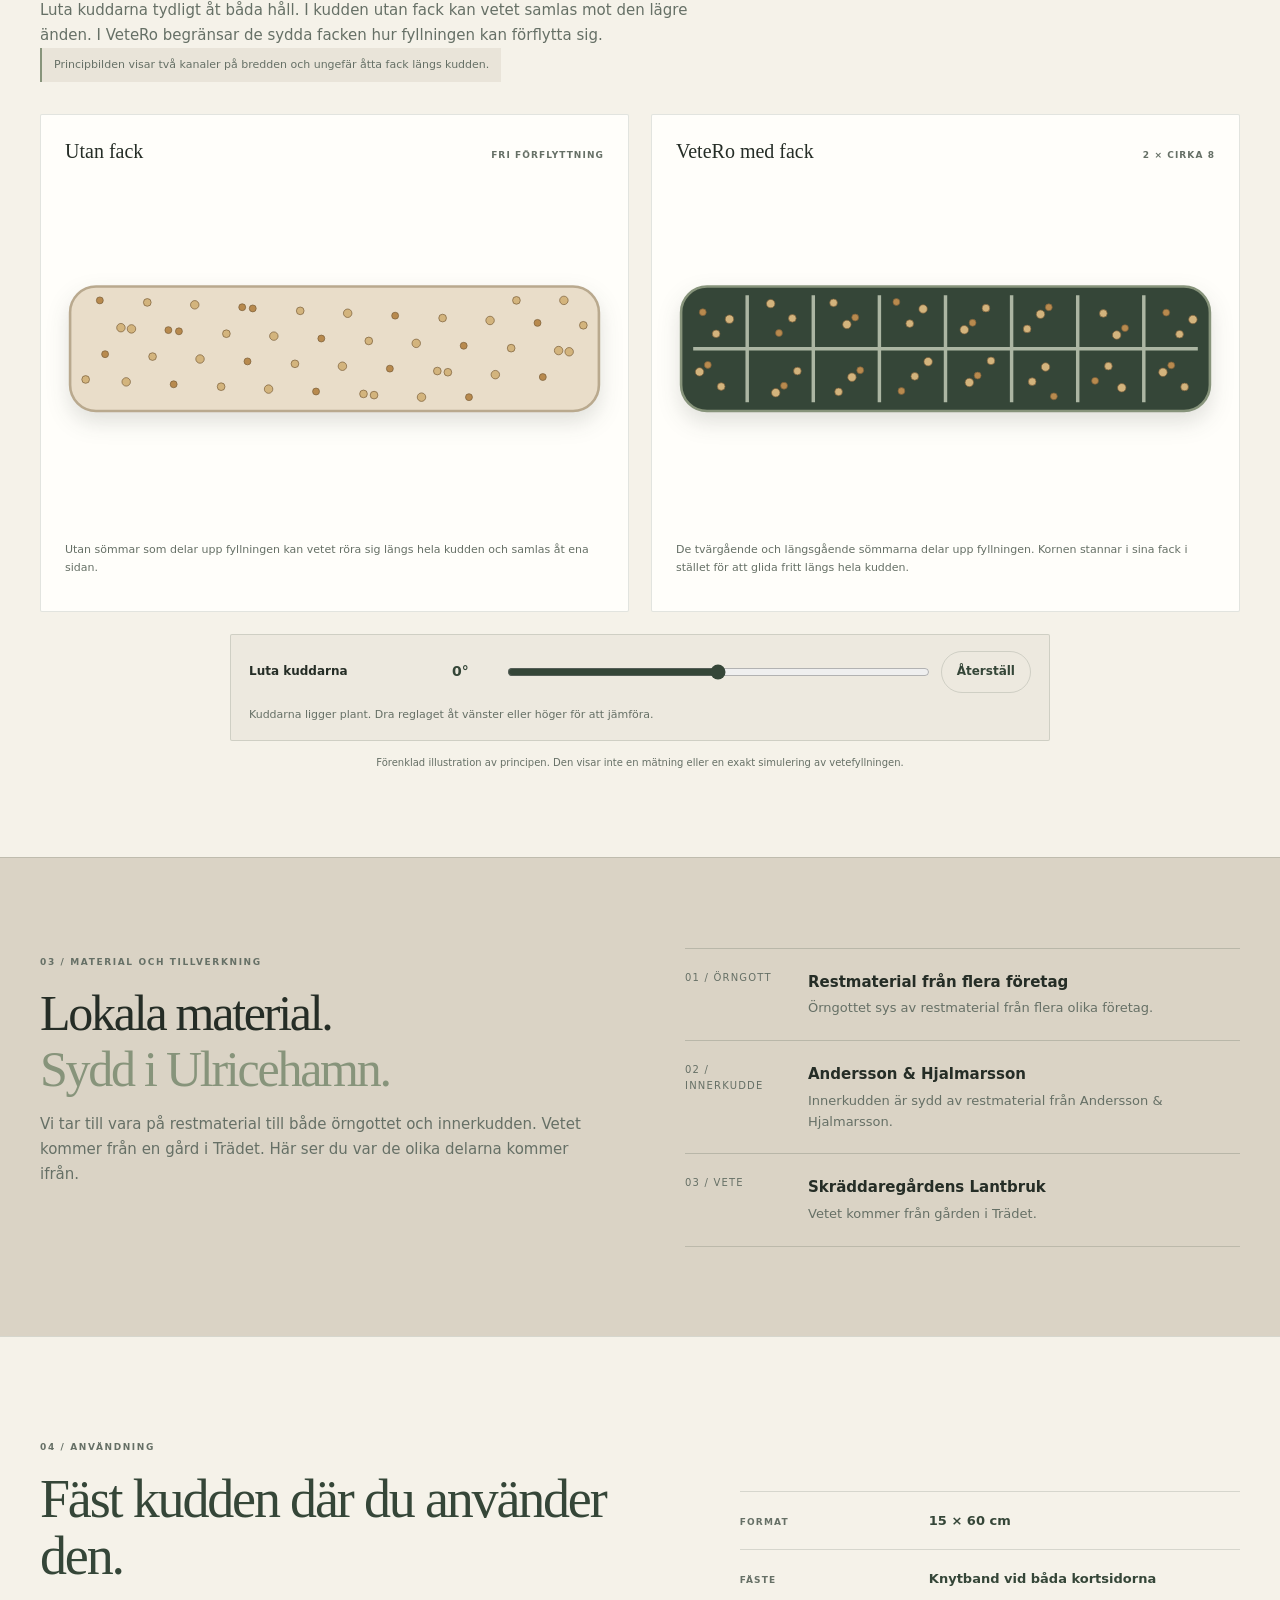
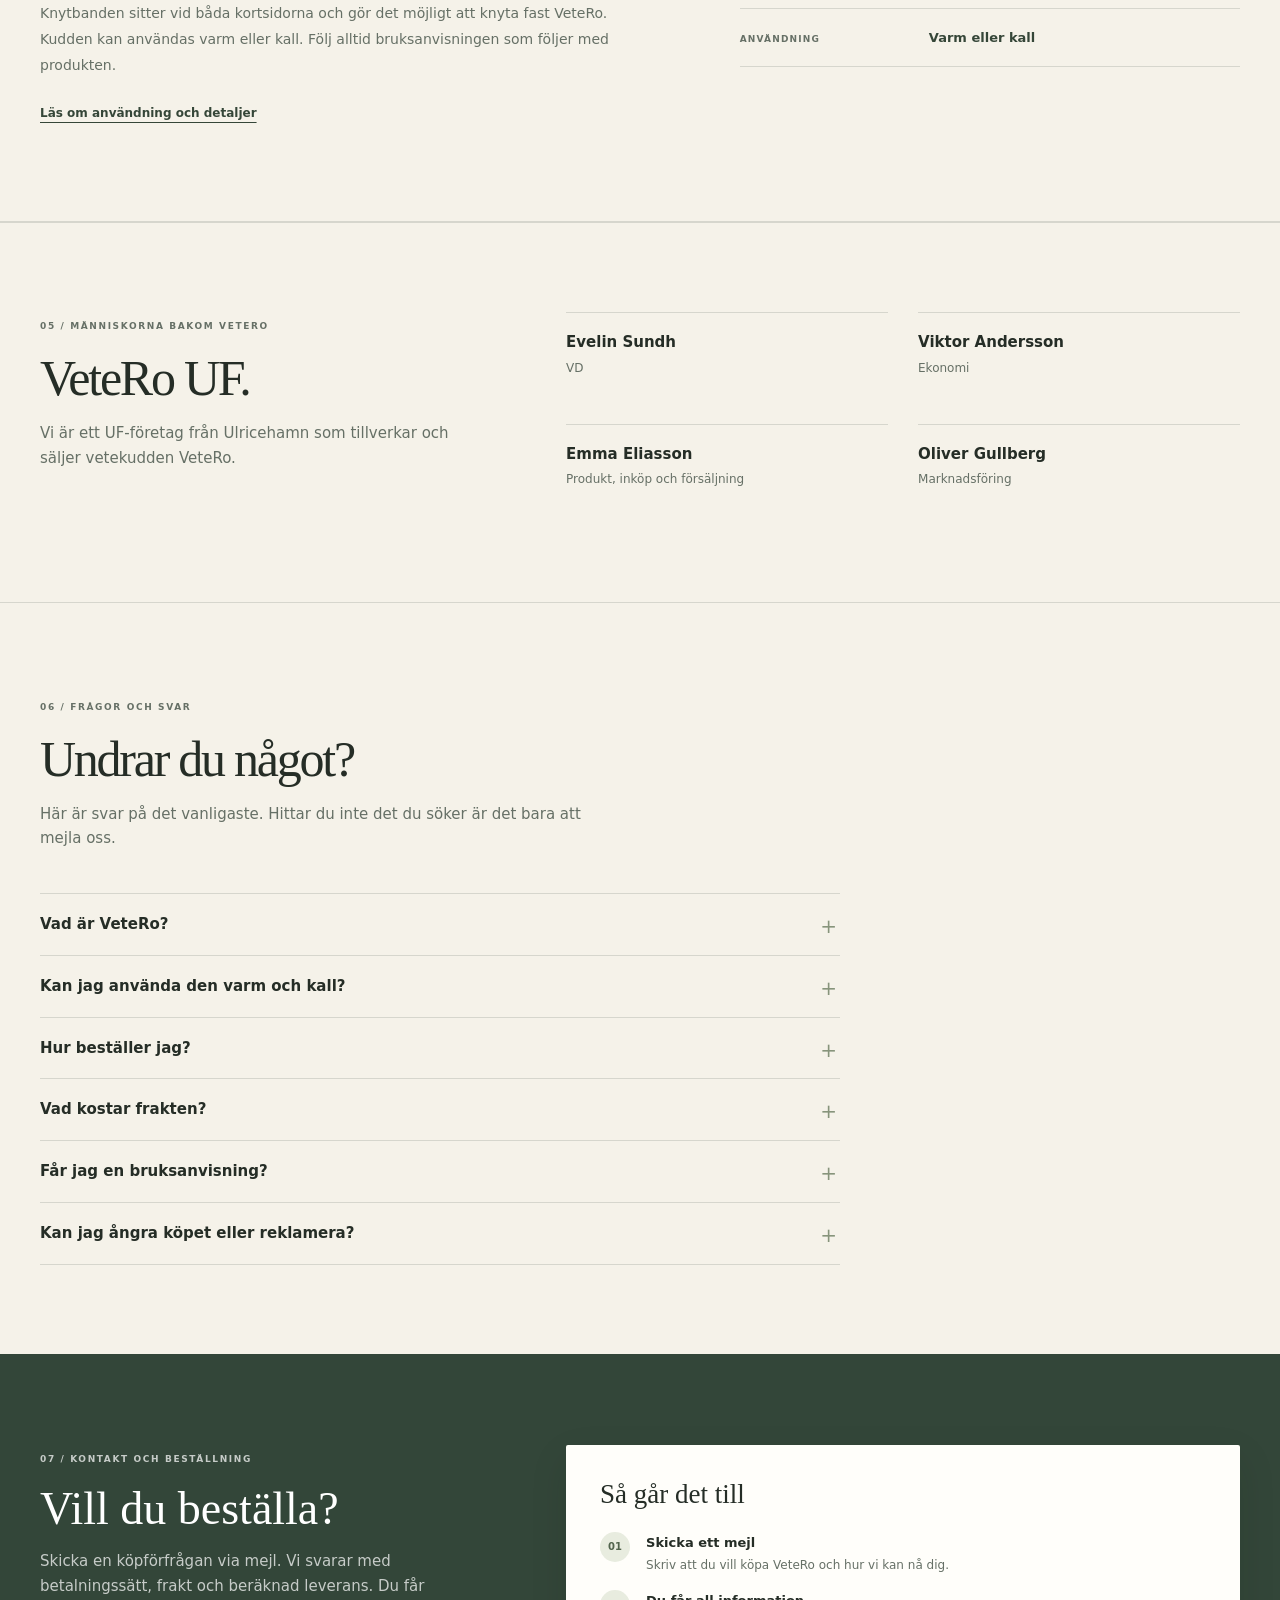
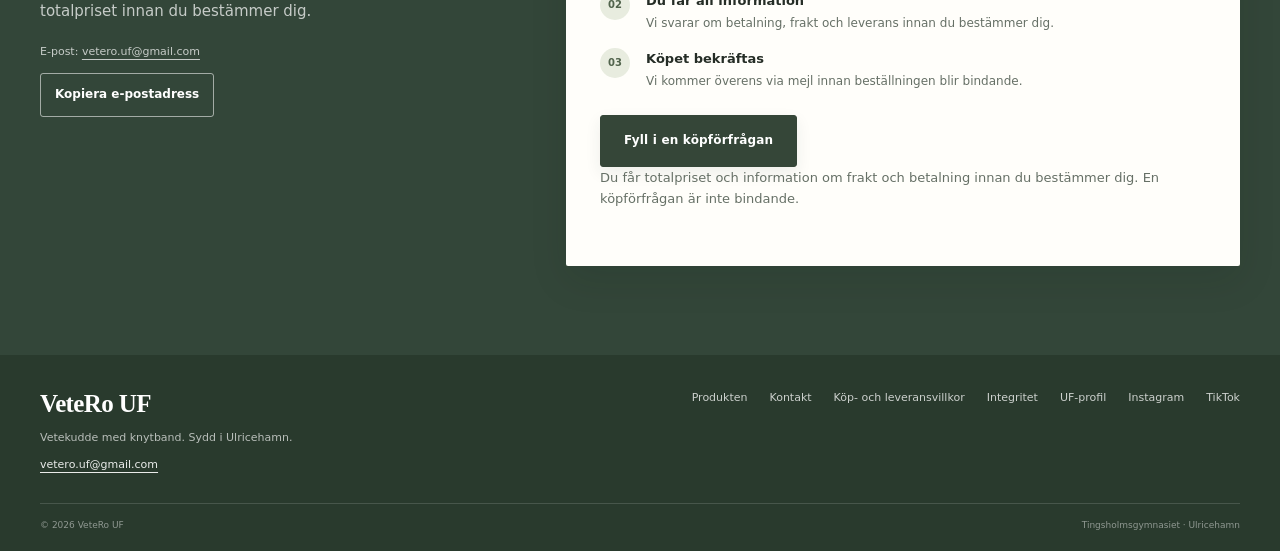
==== commit 3b56973d: "Add interactive VeteRo product stage to homepage" ====
--- a/index.html
+++ b/index.html
@@ -11,7 +11,7 @@
 <meta property="og:type" content="website"><meta property="og:site_name" content="VeteRo UF"><meta property="og:locale" content="sv_SE"><meta property="og:url" content="https://veterouf.com/"><meta property="og:title" content="Vetekudde med knytband i Ulricehamn | VeteRo UF"><meta property="og:description" content="VeteRo UF syr vetekuddar med knytband i Ulricehamn. 15 × 60 cm, sydda fack och användning varm eller kall. 249 kr."><meta property="og:image" content="https://static.wixstatic.com/media/f8d78f_bdf34b5f1bfe44d4a16ea116b11ffc08~mv2.png"><meta property="og:image:alt" content="3D-visualisering av VeteRos örngott med knytband"><meta property="og:image:width" content="1536"><meta property="og:image:height" content="1024"><meta name="twitter:card" content="summary_large_image"><meta name="twitter:title" content="Vetekudde med knytband i Ulricehamn | VeteRo UF"><meta name="twitter:description" content="VeteRo UF syr vetekuddar med knytband i Ulricehamn. 15 × 60 cm, sydda fack och användning varm eller kall. 249 kr."><meta name="twitter:image" content="https://static.wixstatic.com/media/f8d78f_bdf34b5f1bfe44d4a16ea116b11ffc08~mv2.png">
 <link rel="preconnect" href="https://static.wixstatic.com" crossorigin><link rel="preconnect" href="https://fonts.googleapis.com"><link rel="preconnect" href="https://fonts.gstatic.com" crossorigin><link href="https://fonts.googleapis.com/css2?family=Allura&display=swap" rel="stylesheet">
 <link rel="icon" href="./favicon.svg" type="image/svg+xml">
-<link rel="stylesheet" href="./site.css"><link rel="stylesheet" href="./site-refresh.css?v=20261128-conversion-refine-1">
+<link rel="stylesheet" href="./site.css"><link rel="stylesheet" href="./site-refresh.css?v=20261128-interactive-stage-1">
 </head>
 <body>
 <div class="page-progress" data-page-progress aria-hidden="true"></div>
@@ -95,6 +95,20 @@
       </div>
       <p>VeteRo består av separata delar med tydliga uppgifter. Här är materialet, sömnaden och fyllningen som bygger upp kudden.</p>
     </div>
+    <div class="pillow-stage pillow-stage-home" data-pillow-stage data-stage-kind="render">
+      <div class="pillow-stage-surface" data-stage-surface tabindex="0" role="group" aria-label="Interaktiv 3D-visualisering av VeteRo. Använd piltangenterna eller dra bilden för att ändra perspektivet.">
+        <img class="pillow-stage-image" data-stage-image src="https://static.wixstatic.com/media/f8d78f_591f7394c0104ec9a8d86c7b9df3c096~mv2.png" alt="3D-visualisering av VeteRo med örngott och innerkudde" width="1536" height="1024" loading="lazy" decoding="async">
+        <span class="pillow-stage-badge">3D-visualisering</span>
+      </div>
+      <div class="pillow-stage-meta">
+        <p data-stage-hint>Dra bilden med musen eller fingret för att ändra perspektivet. Du kan också använda knapparna.</p>
+        <div class="pillow-stage-controls" aria-label="Kontroller för produktvyn">
+          <button type="button" data-stage-step="left" aria-label="Vrid perspektivet åt vänster">Vänster</button>
+          <button type="button" data-stage-step="right" aria-label="Vrid perspektivet åt höger">Höger</button>
+          <button type="button" data-stage-reset>Återställ</button>
+        </div>
+      </div>
+    </div>
     <div class="product-story-grid">
       <article class="product-story-card reveal" id="story-cover">
         <figure class="product-story-media">
@@ -103,7 +117,7 @@
         <div class="product-story-copy">
           <span class="product-story-label">01 / Örngott och knytband</span>
           <h3>En separat del</h3>
-          <p>En digital studiovisualisering som visar örngottets form, tyg och knytband. Originalfotot finns också i produktgalleriet.</p>
+          <p>Örngottet är en separat del som omsluter innerkudden. Knytbanden sitter vid båda kortsidorna och gör det möjligt att fästa kudden där du använder den.</p>
         </div>
       </article>
       <article class="product-story-card reveal" id="story-inner">
@@ -113,12 +127,12 @@
         <div class="product-story-copy">
           <span class="product-story-label">02 / Innerkudde</span>
           <h3>Sydd i fack</h3>
-          <p>Innerkudden är en separat del med två kanaler på bredden och ungefär åtta fack längs längden. Visualiseringen visar hur sömmarna delar upp fyllningen.</p>
+          <p>Innerkudden är en separat del med två kanaler på bredden och ungefär åtta fack längs längden. Sömmarna delar upp fyllningen i mindre fack.</p>
         </div>
       </article>
       <article class="product-story-card reveal" id="story-wheat">
         <figure class="product-story-media">
-          <img src="https://static.wixstatic.com/media/f8d78f_f0cae0d11c2f48ba915a29956e260f4b~mv2.png" alt="Vetefyllningen som används i VeteRo" loading="lazy" decoding="async">
+          <img src="https://static.wixstatic.com/media/f8d78f_f0cae0d11c2f48ba915a29956e260f4b~mv2.png" alt="Vetefyllningen som används i VeteRo" width="1536" height="1024" loading="lazy" decoding="async"><figcaption class="visualization-stamp visualization-stamp-photo">Originalfoto</figcaption>
         </figure>
         <div class="product-story-copy">
           <span class="product-story-label">03 / Vetefyllning</span>
@@ -245,7 +259,7 @@
 <script defer src="./js/site-config.js?v=20261128-conversion-refine-1"></script>
 <script type="module" src="./js/vetero-effects.js?v=20261128-premium-pass-1"></script>
 <script type="module" src="./js/vetero-pillow-hotspots.js?v=20261128-premium-pass-1"></script>
-<script type="module" src="./js/vetero-storefront.js?v=20261128-conversion-refine-1"></script>
+<script type="module" src="./js/vetero-storefront.js?v=20261128-interactive-stage-1"></script>
 
 <script type="application/ld+json">
 {
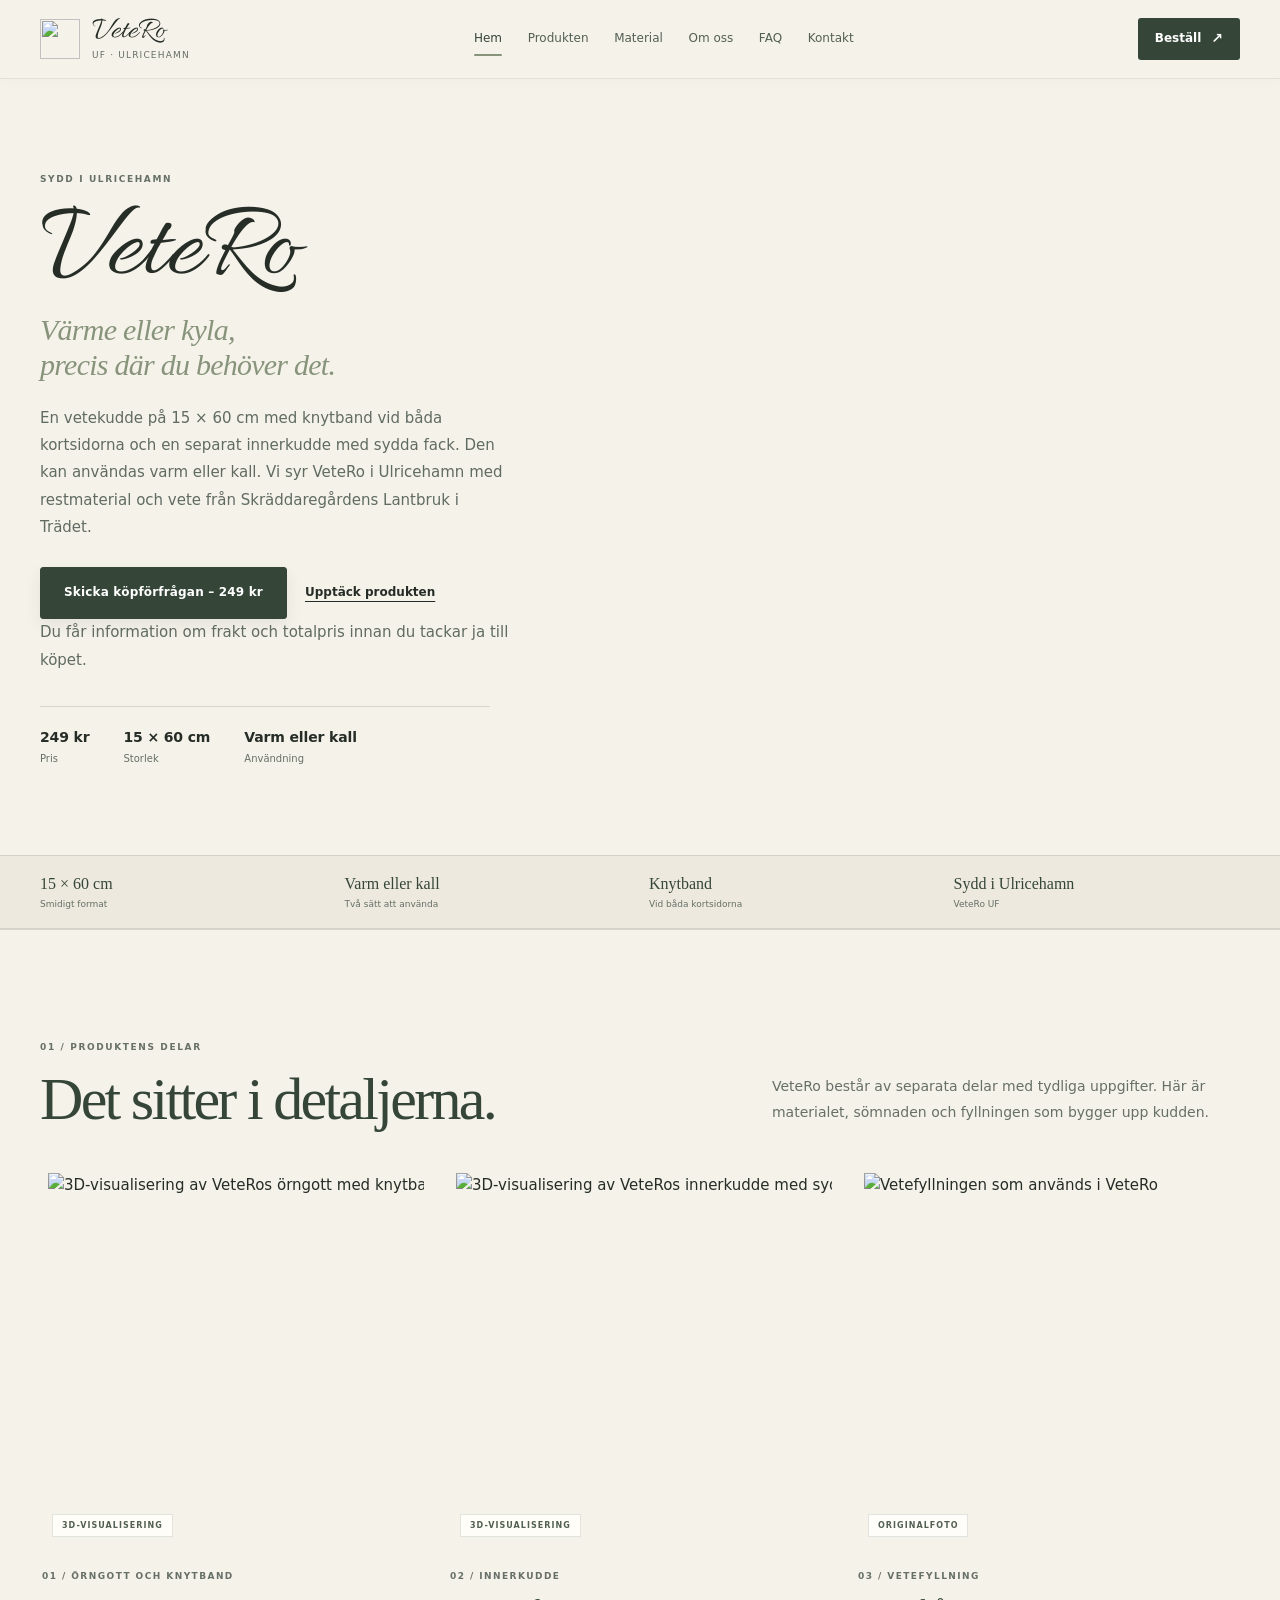
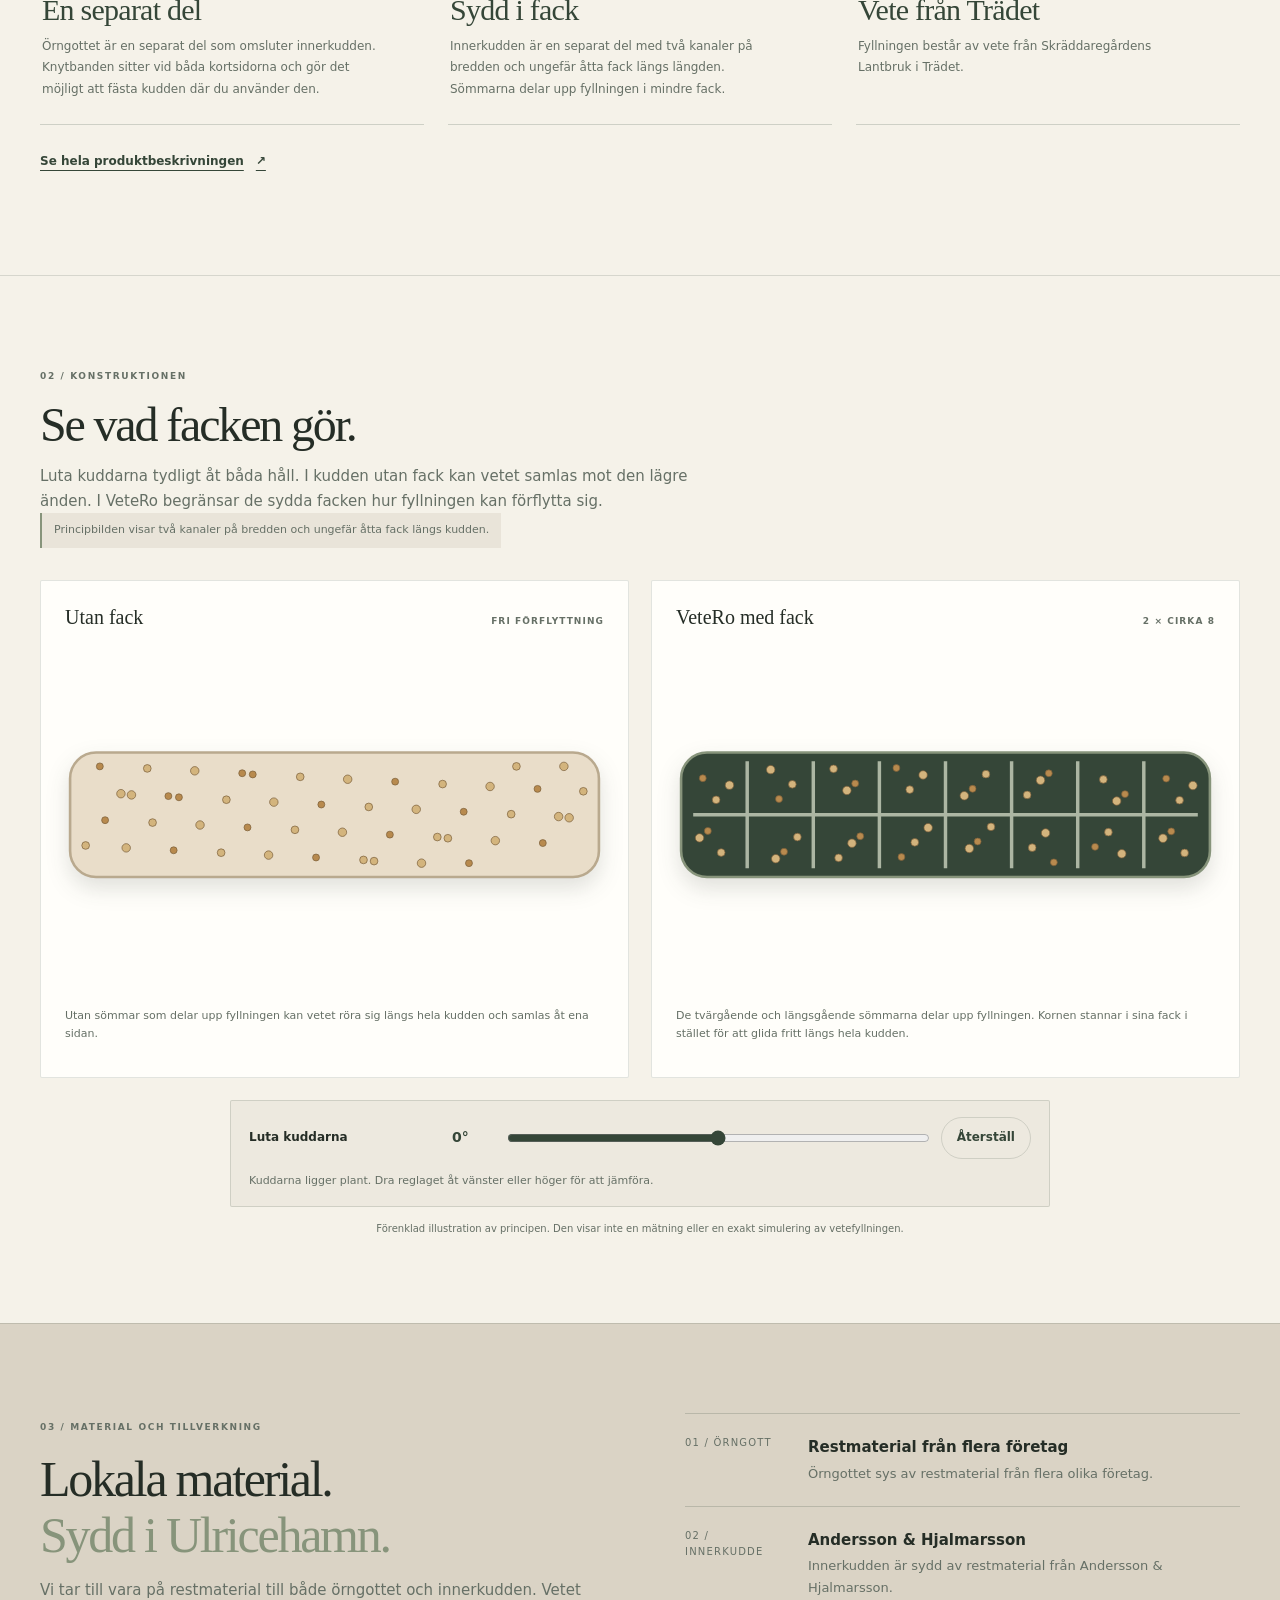
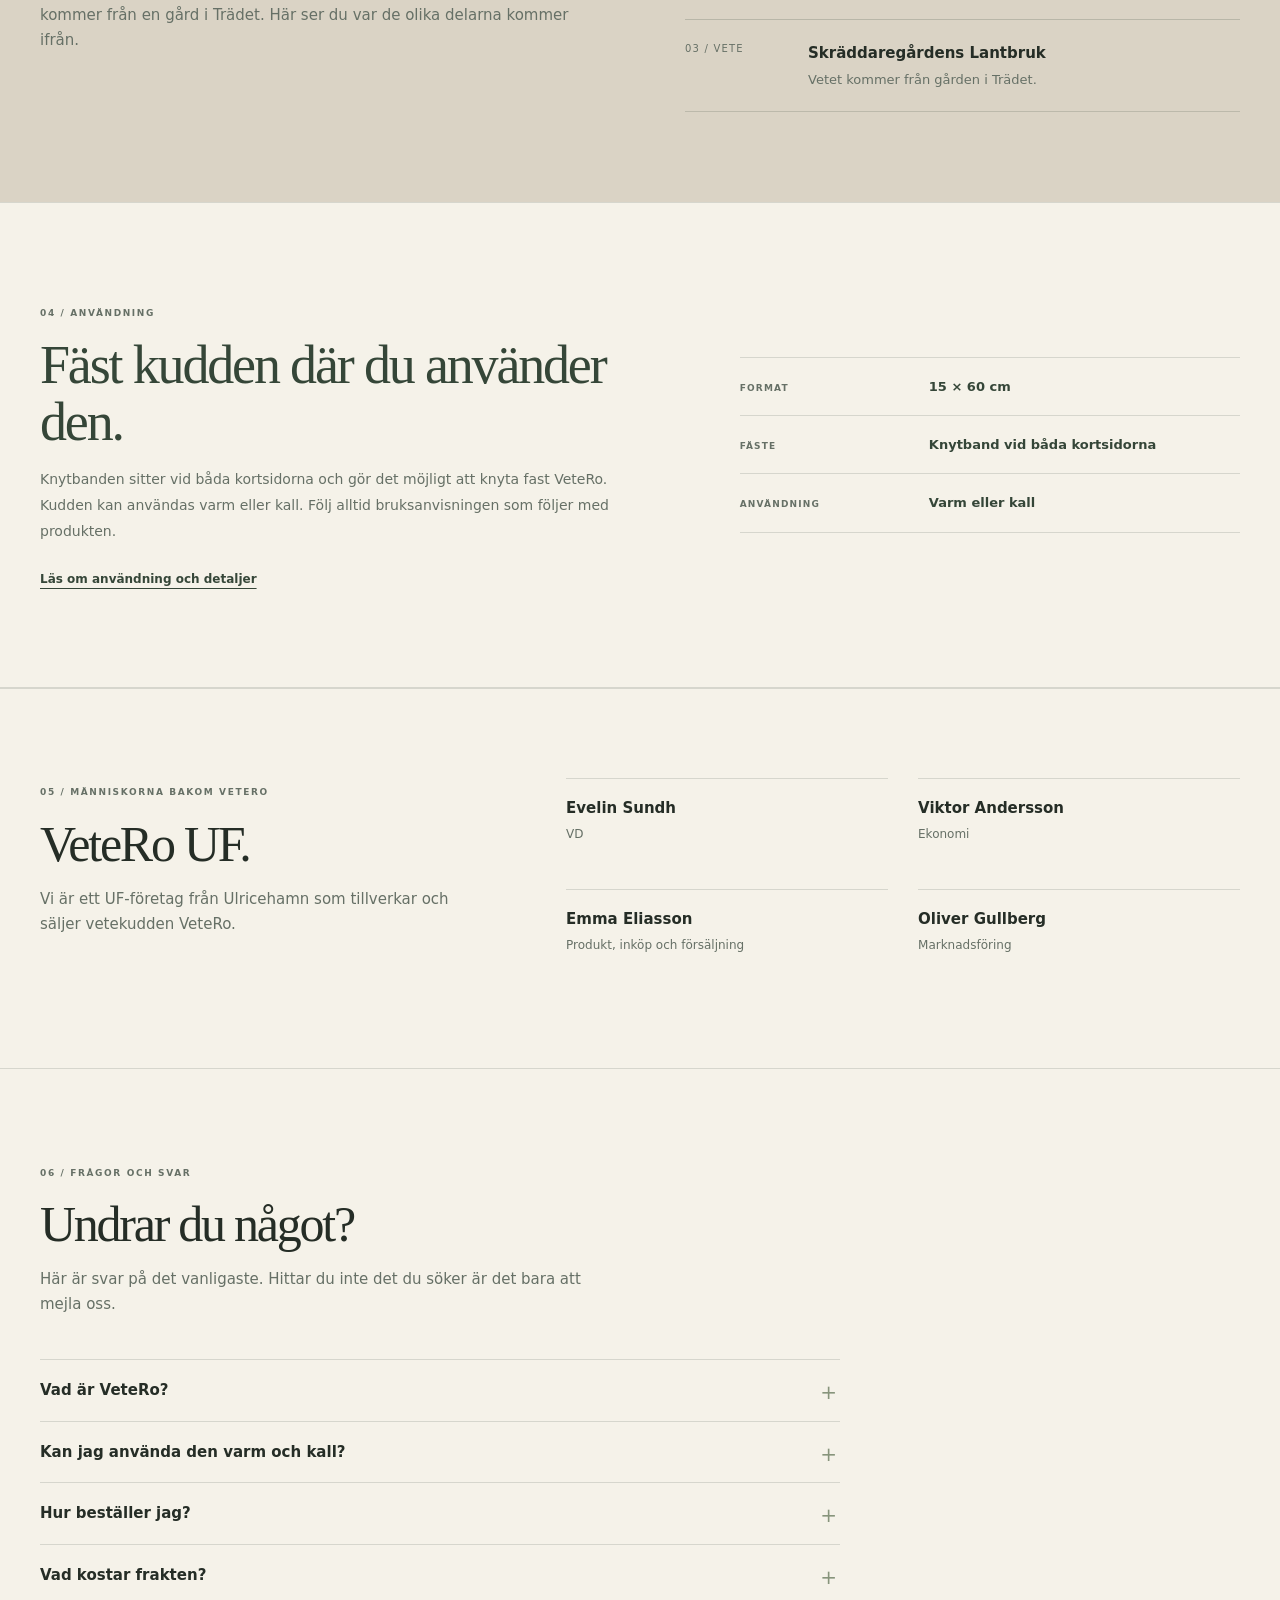
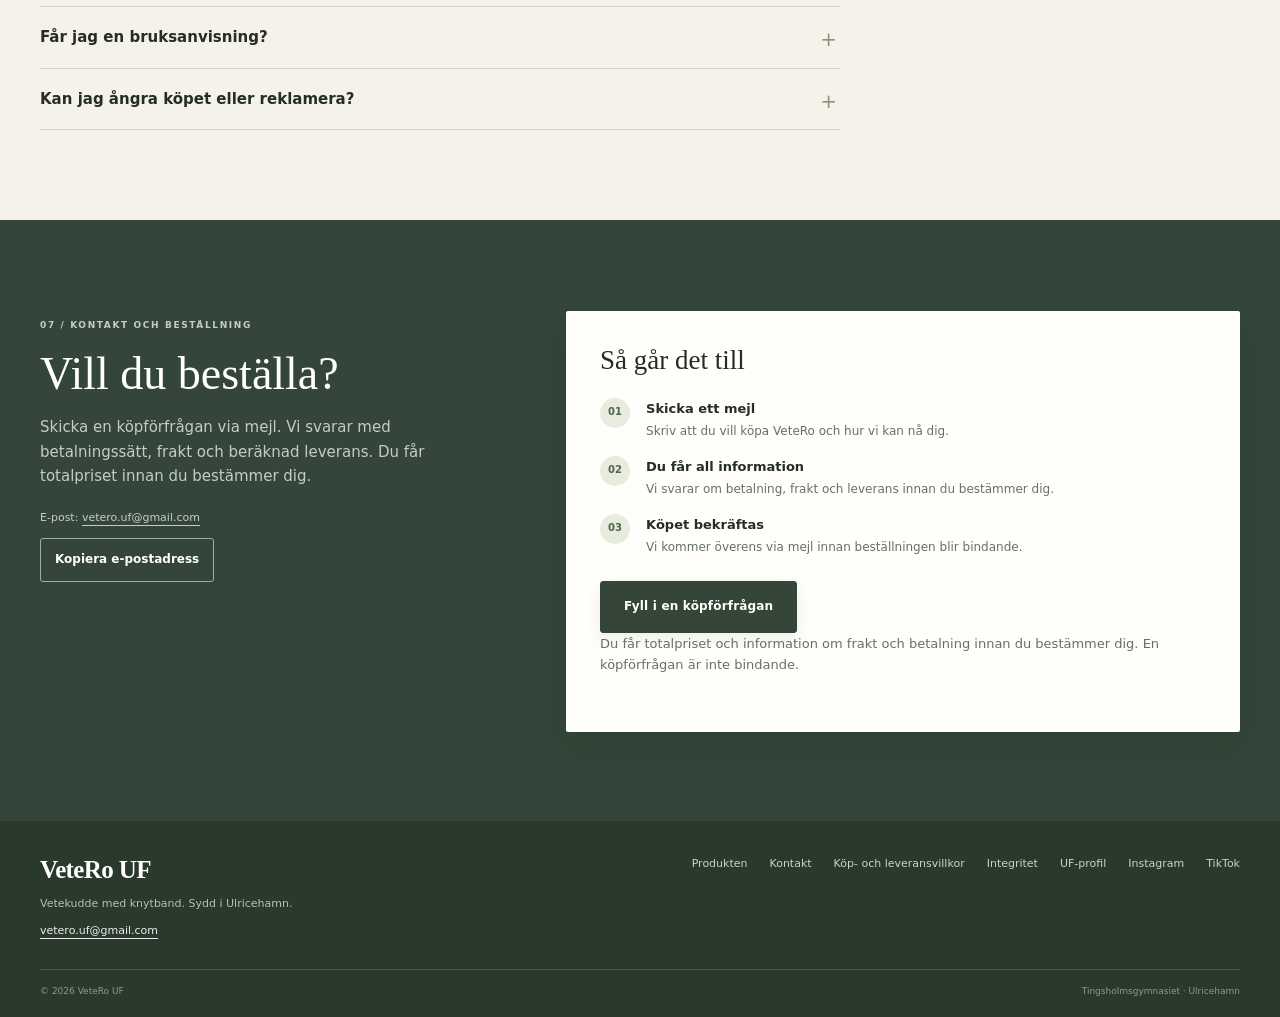
==== commit a2c6a875: "Remove homepage explore scene and oversized product render" ====
--- a/index.html
+++ b/index.html
@@ -11,7 +11,7 @@
 <meta property="og:type" content="website"><meta property="og:site_name" content="VeteRo UF"><meta property="og:locale" content="sv_SE"><meta property="og:url" content="https://veterouf.com/"><meta property="og:title" content="Vetekudde med knytband i Ulricehamn | VeteRo UF"><meta property="og:description" content="VeteRo UF syr vetekuddar med knytband i Ulricehamn. 15 × 60 cm, sydda fack och användning varm eller kall. 249 kr."><meta property="og:image" content="https://static.wixstatic.com/media/f8d78f_bdf34b5f1bfe44d4a16ea116b11ffc08~mv2.png"><meta property="og:image:alt" content="3D-visualisering av VeteRos örngott med knytband"><meta property="og:image:width" content="1536"><meta property="og:image:height" content="1024"><meta name="twitter:card" content="summary_large_image"><meta name="twitter:title" content="Vetekudde med knytband i Ulricehamn | VeteRo UF"><meta name="twitter:description" content="VeteRo UF syr vetekuddar med knytband i Ulricehamn. 15 × 60 cm, sydda fack och användning varm eller kall. 249 kr."><meta name="twitter:image" content="https://static.wixstatic.com/media/f8d78f_bdf34b5f1bfe44d4a16ea116b11ffc08~mv2.png">
 <link rel="preconnect" href="https://static.wixstatic.com" crossorigin><link rel="preconnect" href="https://fonts.googleapis.com"><link rel="preconnect" href="https://fonts.gstatic.com" crossorigin><link href="https://fonts.googleapis.com/css2?family=Allura&display=swap" rel="stylesheet">
 <link rel="icon" href="./favicon.svg" type="image/svg+xml">
-<link rel="stylesheet" href="./site.css"><link rel="stylesheet" href="./site-refresh.css?v=20261128-interactive-stage-1">
+<link rel="stylesheet" href="./site.css"><link rel="stylesheet" href="./site-refresh.css?v=20261128-home-cleanup-1">
 </head>
 <body>
 <div class="page-progress" data-page-progress aria-hidden="true"></div>
@@ -39,43 +39,7 @@
 <main id="main-content">
 <section class="hero" id="hem"><div class="wrap hero-grid">
 <div class="hero-copy reveal"><span class="eyebrow">Sydd i Ulricehamn</span><h1 class="hero-logo-title"><span>VeteRo</span><em>Värme eller kyla,<br> precis där du behöver det.</em></h1><p>En vetekudde på 15 × 60 cm med knytband vid båda kortsidorna och en separat innerkudde med sydda fack. Den kan användas varm eller kall. Vi syr VeteRo i Ulricehamn med restmaterial och vete från Skräddaregårdens Lantbruk i Trädet.</p><div class="hero-actions"><a class="button" data-order-link href="mailto:vetero.uf@gmail.com">Skicka köpförfrågan – 249 kr</a><a class="text-link" href="./product.html">Upptäck produkten</a></div><p class="buy-help">Du får information om frakt och totalpris innan du tackar ja till köpet.</p><div class="hero-meta"><div><strong data-config="price">249 kr</strong><span>Pris</span></div><div><strong>15 × 60 cm</strong><span>Storlek</span></div><div><strong>Varm eller kall</strong><span>Användning</span></div></div></div>
-<div class="hero-visual reveal" id="utforska-kudden">
-  <div class="pillow-experience" data-pillow-experience>
-    <div class="pillow-photo-scene">
-      <div class="pillow-scene-heading">
-        <span class="eyebrow">Utforska VeteRo</span>
-        <span class="pillow-scene-size">15 × 60 cm</span>
-      </div>
-
-      <div class="pillow-photo-wrap">
-        <div class="pillow-product-frame" data-photo-tilt role="group" aria-label="Välj vilken del av VeteRo du vill läsa om">
-          <img
-            class="pillow-original-photo"
-            data-home-image
-            src="https://static.wixstatic.com/media/f8d78f_f5e9b9fe74a645b3b34e7b7b2493d271~mv2.jpg"
-            alt="Två VeteRo-vetekuddar med knytband"
-            width="720"
-            height="1280"
-            fetchpriority="high"
-            decoding="async">
-          <button class="pillow-hotspot is-active" type="button" data-pillow-hotspot="cover" aria-label="Visa information om örngottet" aria-controls="pillow-hotspot-info" aria-pressed="true" style="--hotspot-x:69%;--hotspot-y:47%"><span aria-hidden="true">+</span></button>
-          <button class="pillow-hotspot" type="button" data-pillow-hotspot="ties" aria-label="Visa information om knytbanden" aria-controls="pillow-hotspot-info" aria-pressed="false" style="--hotspot-x:39%;--hotspot-y:63%"><span aria-hidden="true">+</span></button>
-        </div>
-      </div>
-      <p class="pillow-scene-hint"><span aria-hidden="true">+</span> Utforska örngottet och knytbanden</p>
-      <div class="pillow-component-links"><a href="#story-inner">Se innerkudden <span aria-hidden="true">↘</span></a><a href="#story-wheat">Se vetefyllningen <span aria-hidden="true">↘</span></a></div>
-    </div>
-
-    <div class="pillow-hotspot-info" id="pillow-hotspot-info" data-pillow-hotspot-info aria-live="polite" aria-atomic="true">
-      <img class="pillow-info-photo" data-pillow-info-image src="https://static.wixstatic.com/media/f8d78f_8af83a8e672642759ae0e599c805d858~mv2.jpg" alt="Närbild på VeteRos örngott och knytband" width="700" height="710" loading="lazy" decoding="async">
-      <div class="pillow-info-copy">
-        <span class="pillow-info-eyebrow">Örngott</span>
-        <h3 data-pillow-info-title>Örngottet</h3>
-        <p data-pillow-info-copy>Örngottet är sytt av restmaterial från flera företag. Det omsluter innerkudden och är en separat del.</p>
-      </div>
-    </div>
-  </div>
-</div></section>
+</section>
 
 <section class="trust-strip" aria-label="Kort om VeteRo">
   <div class="wrap trust-strip-grid">
@@ -95,20 +59,7 @@
       </div>
       <p>VeteRo består av separata delar med tydliga uppgifter. Här är materialet, sömnaden och fyllningen som bygger upp kudden.</p>
     </div>
-    <div class="pillow-stage pillow-stage-home" data-pillow-stage data-stage-kind="render">
-      <div class="pillow-stage-surface" data-stage-surface tabindex="0" role="group" aria-label="Interaktiv 3D-visualisering av VeteRo. Använd piltangenterna eller dra bilden för att ändra perspektivet.">
-        <img class="pillow-stage-image" data-stage-image src="https://static.wixstatic.com/media/f8d78f_591f7394c0104ec9a8d86c7b9df3c096~mv2.png" alt="3D-visualisering av VeteRo med örngott och innerkudde" width="1536" height="1024" loading="lazy" decoding="async">
-        <span class="pillow-stage-badge">3D-visualisering</span>
-      </div>
-      <div class="pillow-stage-meta">
-        <p data-stage-hint>Dra bilden med musen eller fingret för att ändra perspektivet. Du kan också använda knapparna.</p>
-        <div class="pillow-stage-controls" aria-label="Kontroller för produktvyn">
-          <button type="button" data-stage-step="left" aria-label="Vrid perspektivet åt vänster">Vänster</button>
-          <button type="button" data-stage-step="right" aria-label="Vrid perspektivet åt höger">Höger</button>
-          <button type="button" data-stage-reset>Återställ</button>
-        </div>
-      </div>
-    </div>
+    
     <div class="product-story-grid">
       <article class="product-story-card reveal" id="story-cover">
         <figure class="product-story-media">
--- a/site-refresh.css
+++ b/site-refresh.css
@@ -914,3 +914,141 @@
   .order-request-form { padding:15px; gap:12px; }
   .form-field input { min-height:46px; }
 }
+
+
+/* Interactive VeteRo studio-render stage. The image remains a still render. */
+.pillow-stage {
+  --stage-shadow-x: 0px;
+  --stage-shadow-y: 0px;
+  margin: clamp(24px,4vw,42px) 0 clamp(32px,5vw,54px);
+}
+.pillow-stage-surface {
+  --stage-rotate-x: 0deg;
+  --stage-rotate-y: 0deg;
+  --stage-light-x: 50%;
+  --stage-light-y: 40%;
+  position: relative;
+  display: grid;
+  place-items: center;
+  width: 100%;
+  aspect-ratio: 3 / 2;
+  overflow: hidden;
+  border: 1px solid rgba(53,70,56,.12);
+  border-radius: 2px;
+  background:
+    radial-gradient(ellipse at 18% 12%,rgba(255,255,255,.62),transparent 38%),
+    linear-gradient(140deg,#F5F2E9 0%,#E9E3D7 52%,#F5F2E9 100%);
+  transform: perspective(1250px) rotateX(var(--stage-rotate-x)) rotateY(var(--stage-rotate-y));
+  transform-style: preserve-3d;
+  box-shadow: var(--stage-shadow-x) calc(16px + var(--stage-shadow-y)) 36px rgba(43,54,43,.12);
+  transition: transform 280ms cubic-bezier(.2,.72,.22,1),box-shadow 280ms ease;
+  cursor: grab;
+  touch-action: pan-y;
+  user-select: none;
+  -webkit-user-select: none;
+}
+.pillow-stage-surface::after {
+  content: "";
+  position: absolute;
+  inset: 0;
+  z-index: 2;
+  pointer-events: none;
+  background: radial-gradient(ellipse at var(--stage-light-x) var(--stage-light-y),rgba(255,255,255,.42),transparent 44%);
+  opacity: .8;
+  mix-blend-mode: screen;
+}
+.pillow-stage-surface.is-stage-dragging { cursor: grabbing; transition: none; }
+.pillow-stage-image {
+  display: block;
+  width: 100%;
+  height: 100%;
+  padding: clamp(12px,2.4vw,28px);
+  object-fit: contain;
+  transform: translateZ(12px) scale(.97);
+  filter: drop-shadow(0 18px 22px rgba(47,54,43,.13));
+  pointer-events: none;
+}
+.pillow-stage-badge {
+  position: absolute;
+  z-index: 3;
+  left: 16px;
+  bottom: 15px;
+  padding: 7px 10px;
+  border: 1px solid rgba(53,70,56,.13);
+  background: rgba(255,254,250,.92);
+  color: var(--green);
+  font-size: 9px;
+  font-weight: 700;
+  letter-spacing: .13em;
+  text-transform: uppercase;
+  pointer-events: none;
+}
+.pillow-stage-meta {
+  display: flex;
+  align-items: center;
+  justify-content: space-between;
+  flex-wrap: wrap;
+  gap: 12px 20px;
+  padding: 12px 2px 0;
+}
+.pillow-stage-meta p {
+  margin: 0;
+  max-width: 470px;
+  color: var(--muted);
+  font-size: 10px;
+  line-height: 1.6;
+}
+.pillow-stage-controls { display: flex; align-items: center; gap: 7px; flex-wrap: wrap; }
+.pillow-stage-controls button {
+  min-height: 36px;
+  padding: 7px 12px;
+  border: 1px solid rgba(53,70,56,.2);
+  border-radius: 2px;
+  background: #FFFEFA;
+  color: var(--green);
+  font: inherit;
+  font-size: 10px;
+  cursor: pointer;
+  transition: background .18s ease,color .18s ease,border-color .18s ease;
+}
+.pillow-stage-controls button:hover:not(:disabled) {
+  border-color: var(--green);
+  background: var(--green);
+  color: #fff;
+}
+.pillow-stage-controls button:focus-visible { outline: 2px solid var(--sage); outline-offset: 3px; }
+.pillow-stage-controls button:disabled { opacity: .4; cursor: not-allowed; }
+.pillow-stage.is-stage-disabled .pillow-stage-surface {
+  cursor: default;
+  transform: none !important;
+  box-shadow: 0 16px 36px rgba(43,54,43,.12);
+}
+.pillow-stage-gallery { margin: 0 0 12px; }
+.pillow-stage-gallery .pillow-stage-surface {
+  border: 0;
+  border-radius: 0;
+  min-height: 0;
+  max-height: 620px;
+  aspect-ratio: 4 / 3;
+}
+.pillow-stage-gallery .pillow-stage-image { padding: clamp(12px,2vw,24px); }
+.pillow-stage-gallery .pillow-stage-meta { padding-top: 9px; }
+.pillow-stage-gallery .pillow-stage-meta p { font-size: 9px; }
+.pillow-stage-gallery .pillow-stage-controls button { min-height: 32px; }
+.product-story-media { aspect-ratio: 1 / 1; background: #F5F2E9; }
+.product-story-media img { background: #F5F2E9; }
+.visualization-stamp-photo { background: rgba(255,254,250,.94); }
+@media (max-width:760px) {
+  .pillow-stage { margin: 22px 0 30px; }
+  .pillow-stage-surface { aspect-ratio: 4 / 3; }
+  .pillow-stage-image { padding: 8px; }
+  .pillow-stage-meta { align-items: flex-start; }
+  .pillow-stage-meta p { flex: 1 1 100%; }
+  .pillow-stage-gallery .pillow-stage-surface { max-height: 500px; }
+  .pillow-stage-controls { width: 100%; }
+  .pillow-stage-controls button { flex: 1 1 auto; }
+}
+@media (prefers-reduced-motion:reduce) {
+  .pillow-stage-surface,.pillow-stage-controls button { transition: none !important; }
+  .pillow-stage-surface { transform: none !important; }
+}
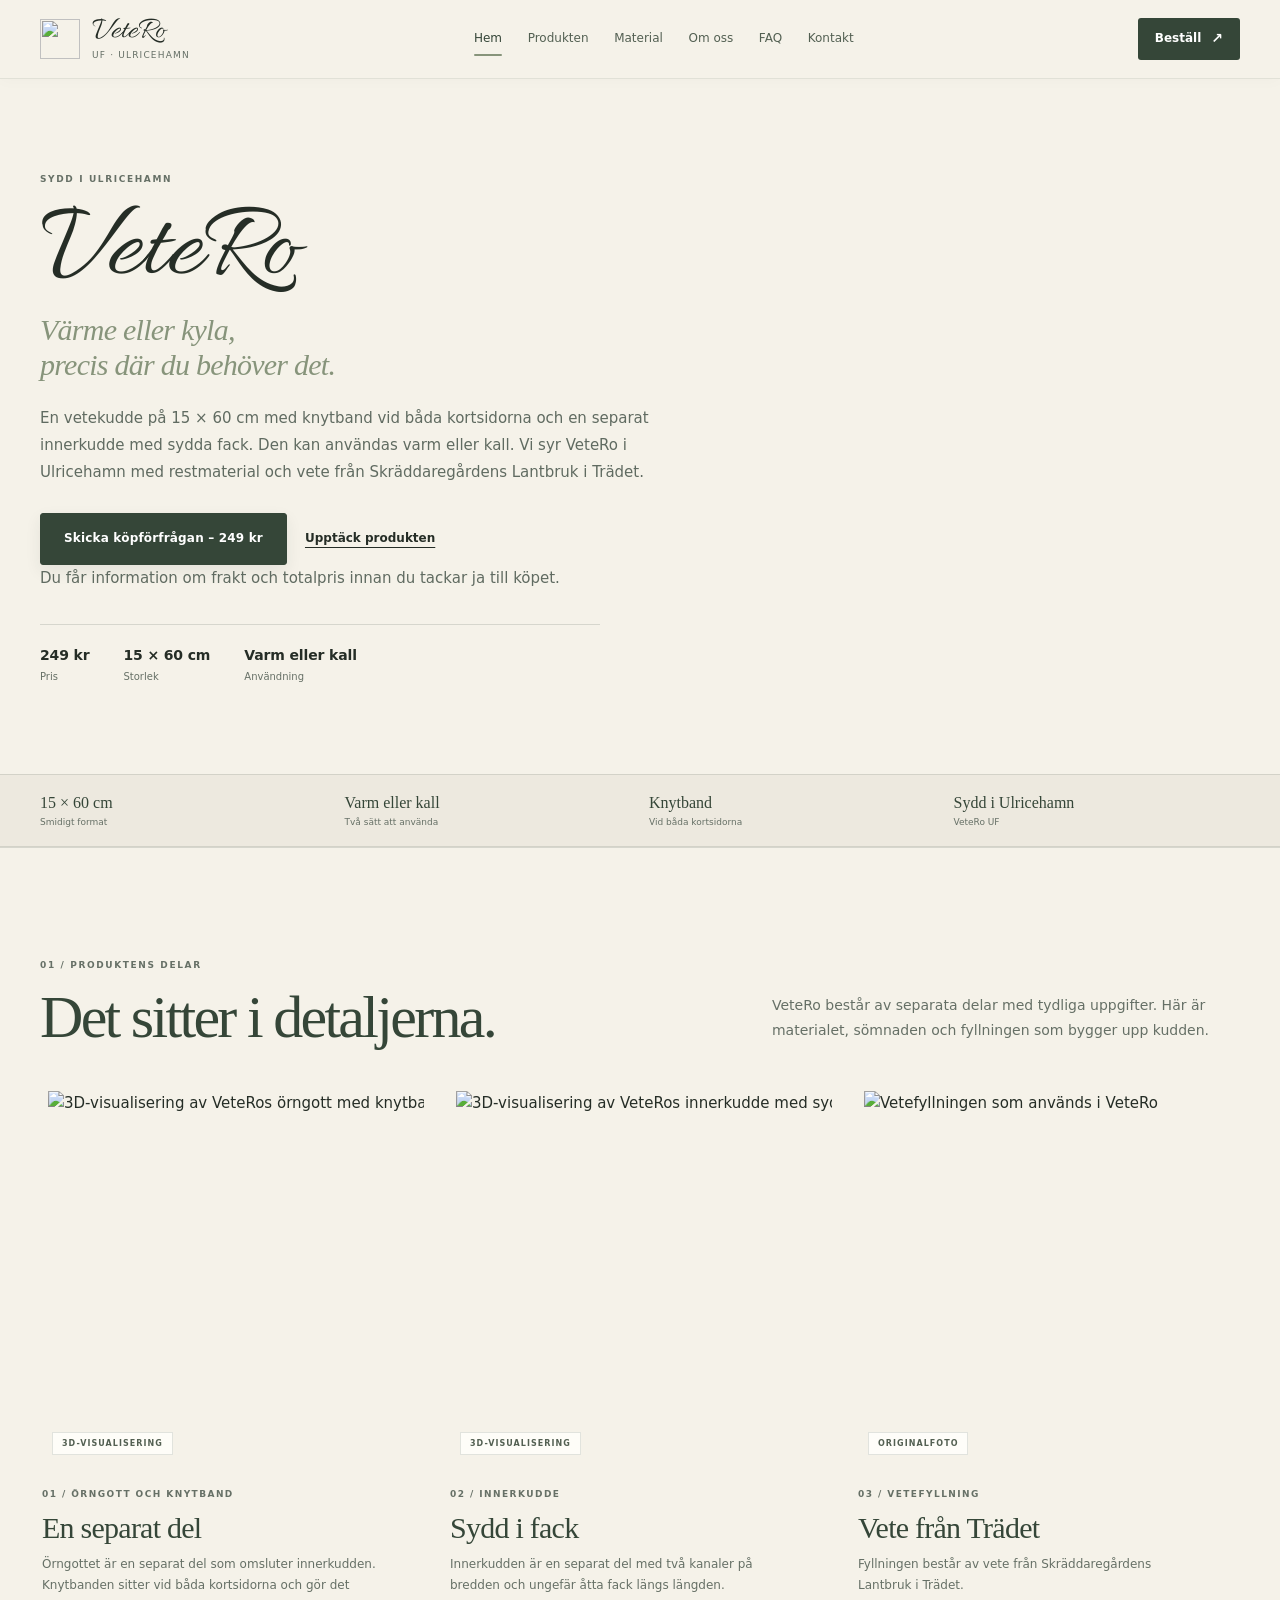
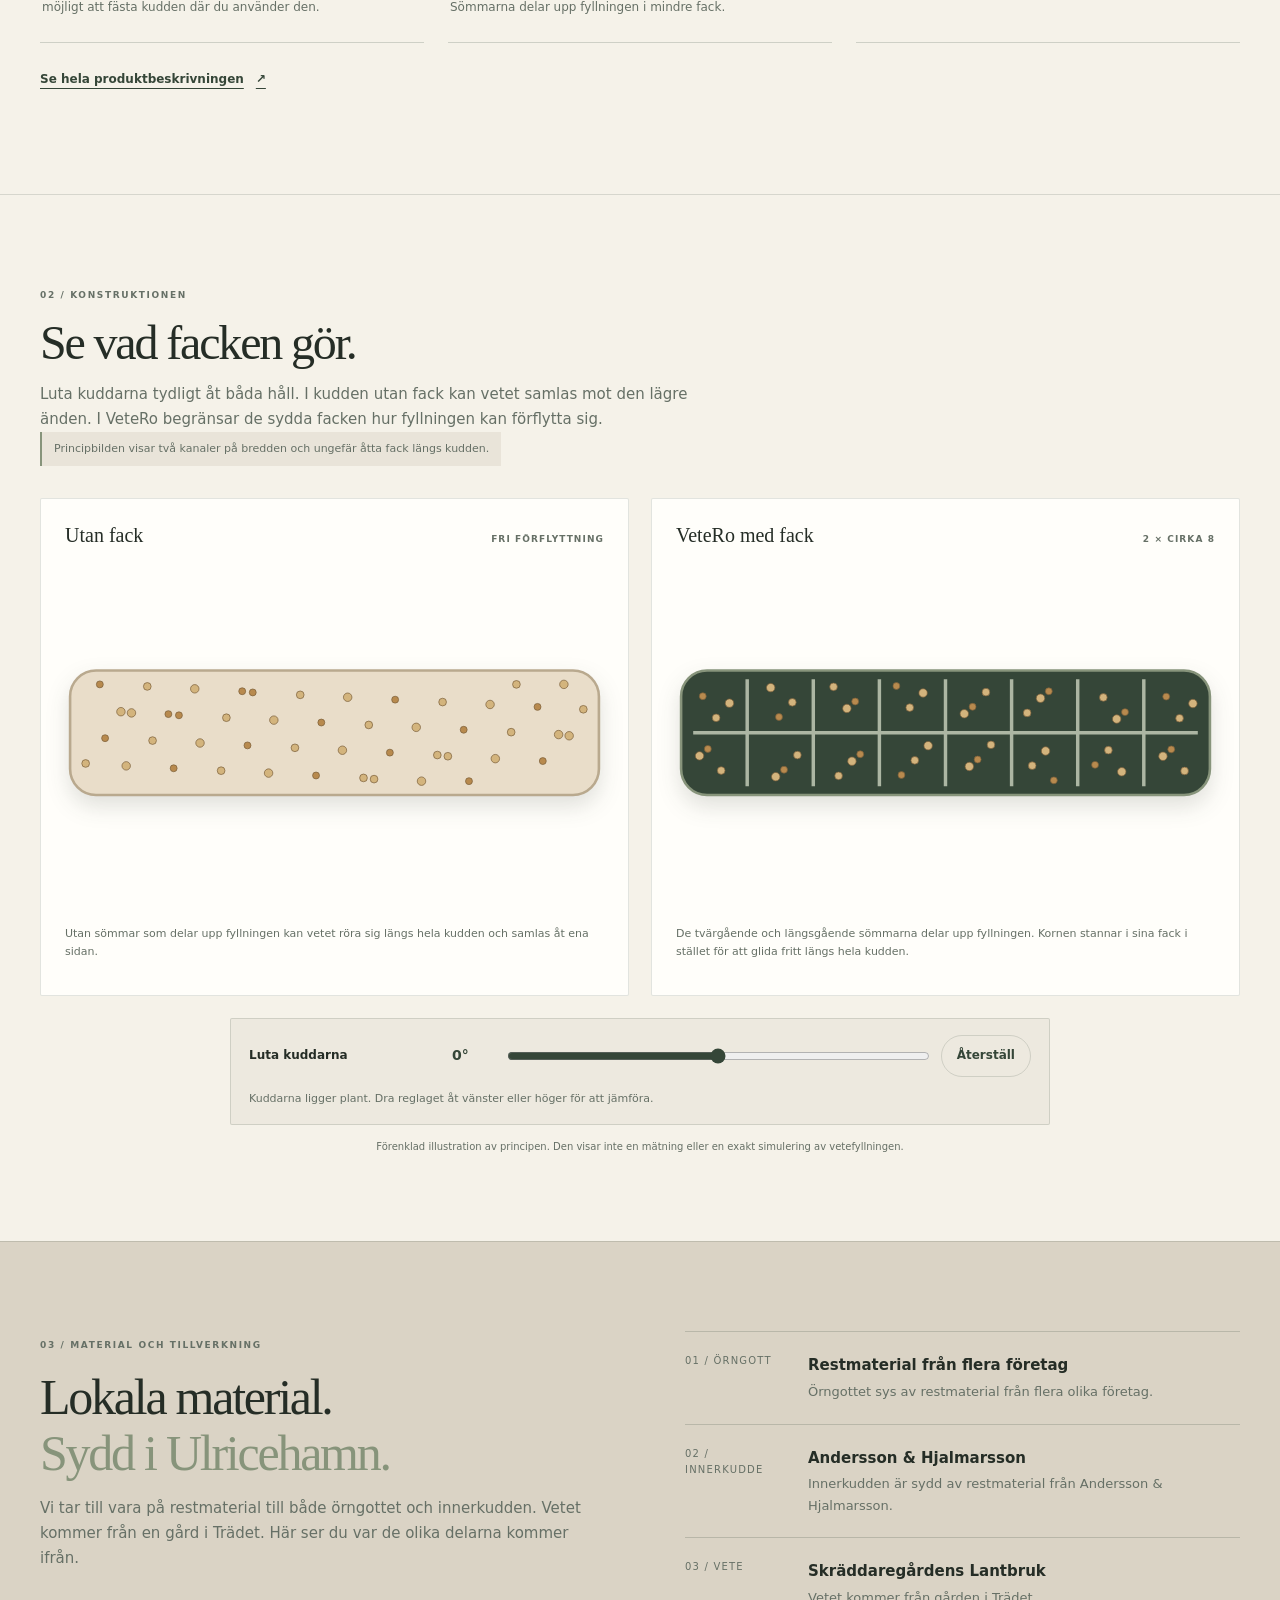
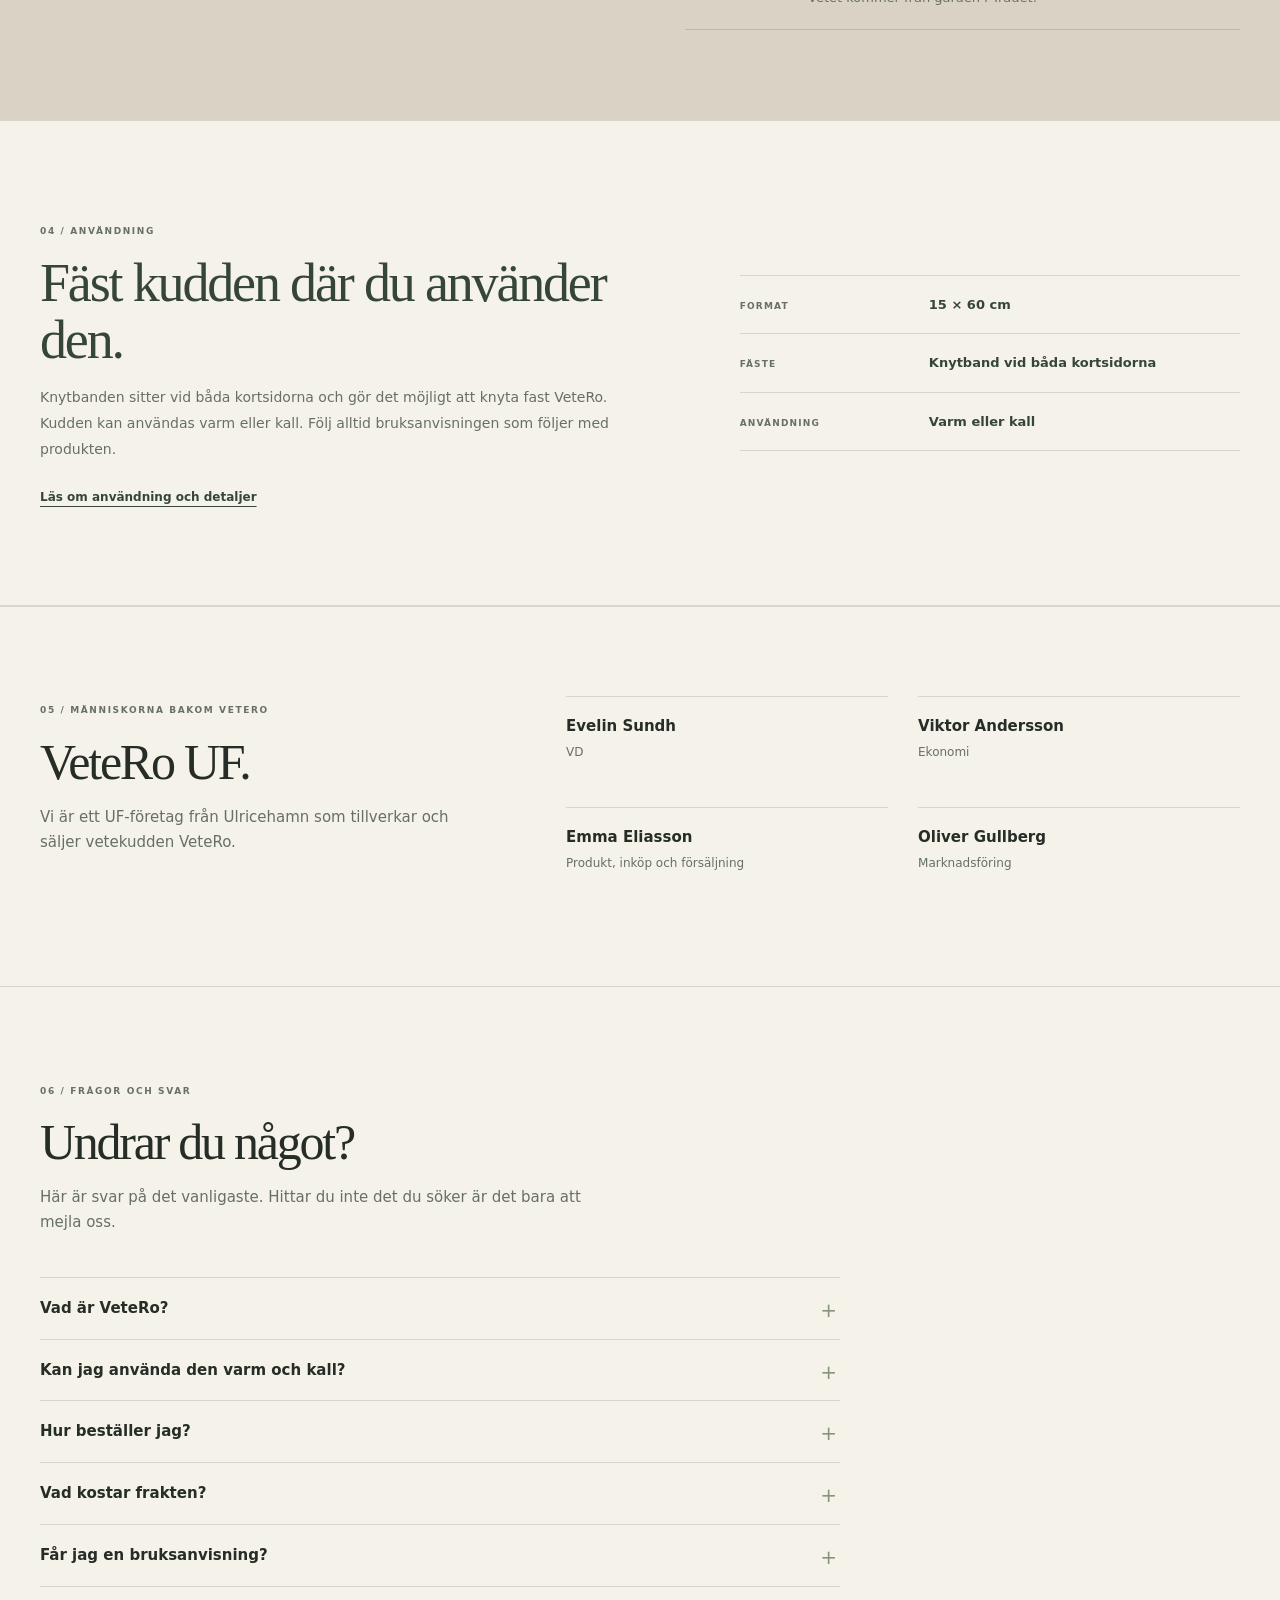
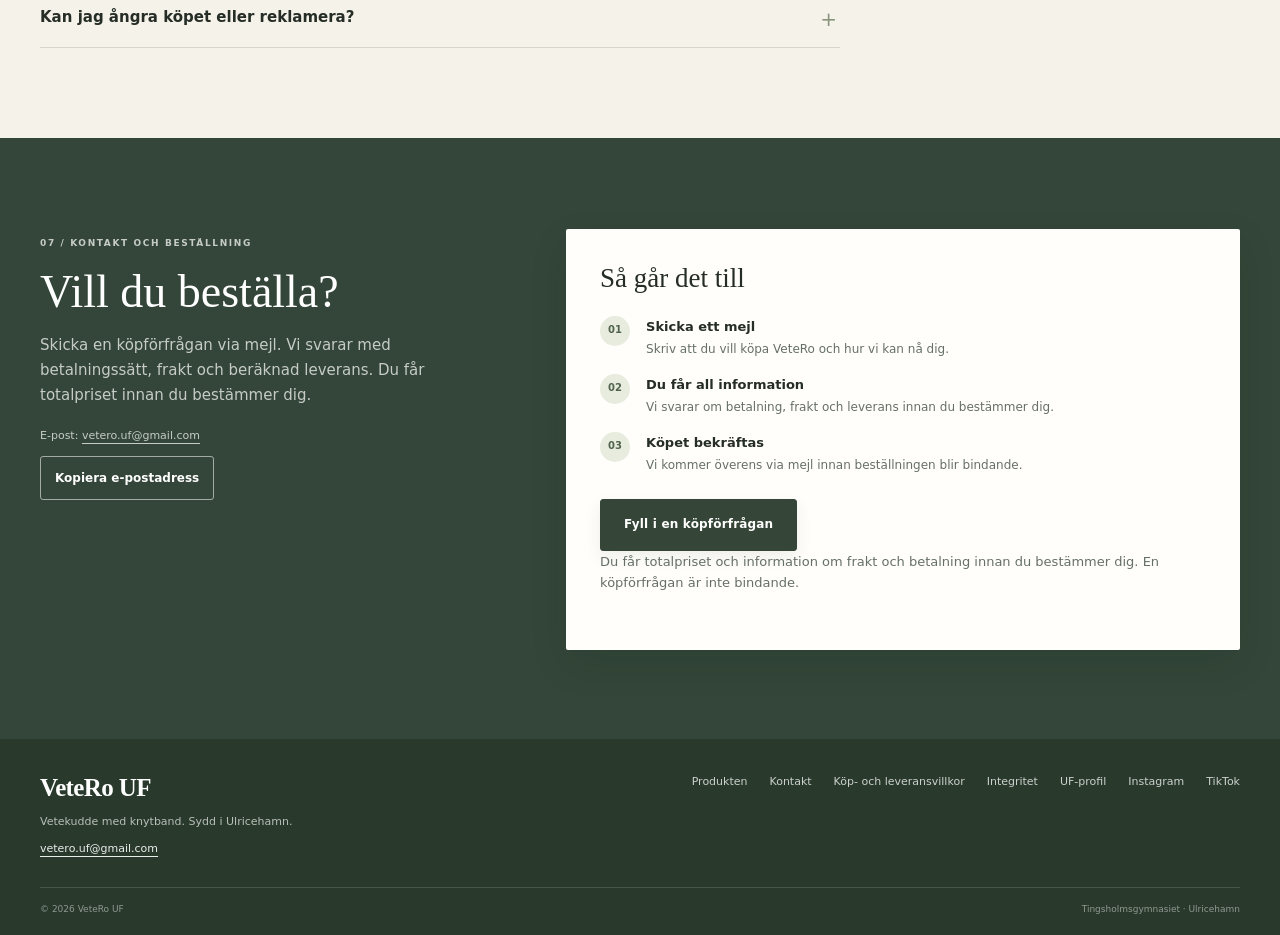
==== commit e9e031e7: "Remove unused homepage hotspot script" ====
--- a/index.html
+++ b/index.html
@@ -209,7 +209,7 @@
 
 <script defer src="./js/site-config.js?v=20261128-conversion-refine-1"></script>
 <script type="module" src="./js/vetero-effects.js?v=20261128-premium-pass-1"></script>
-<script type="module" src="./js/vetero-pillow-hotspots.js?v=20261128-premium-pass-1"></script>
+
 <script type="module" src="./js/vetero-storefront.js?v=20261128-interactive-stage-1"></script>
 
 <script type="application/ld+json">
--- a/site-refresh.css
+++ b/site-refresh.css
@@ -1052,3 +1052,18 @@
   .pillow-stage-surface,.pillow-stage-controls button { transition: none !important; }
   .pillow-stage-surface { transform: none !important; }
 }
+
+
+/* Homepage cleanup: the hero is intentionally text-led with one column after removing the hotspot scene. */
+.hero-grid {
+  grid-template-columns: minmax(0,1fr);
+}
+.hero-copy {
+  max-width: 760px;
+}
+.hero-copy>p:not(.eyebrow) {
+  max-width: 650px;
+}
+.hero-meta {
+  max-width: 560px;
+}
